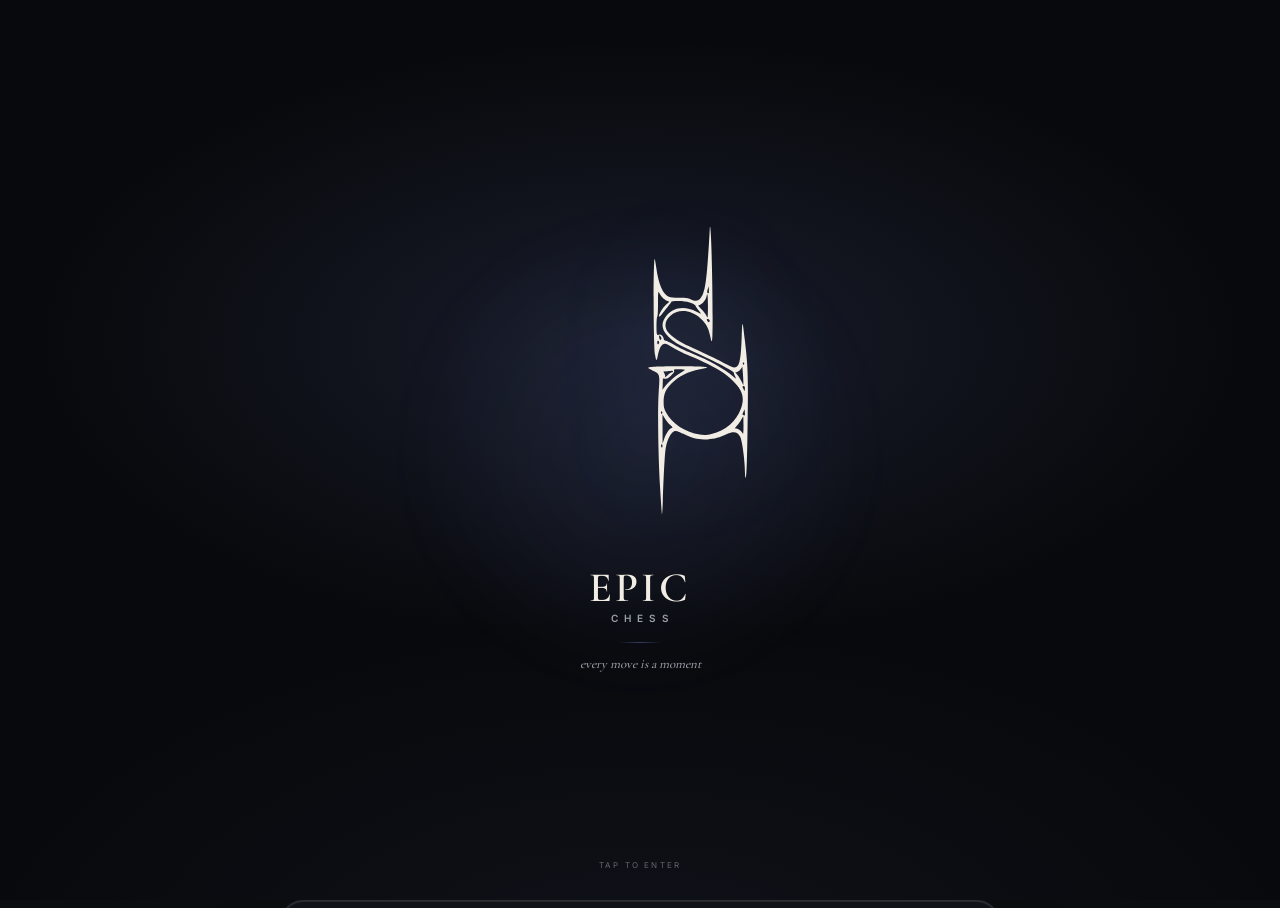
==== android/assets/index.html @ 85e79768 "EPIC Chess: Vitrine Glass stage, defensive WebView, repo-source CI" ====
<!doctype html>
<html lang="en" data-board="vitrine">
<head>
<meta charset="utf-8">
<meta name="viewport" content="width=device-width, initial-scale=1, viewport-fit=cover, user-scalable=no">
<meta name="theme-color" content="#0b0d10">
<meta name="description" content="EPIC Chess — a cinematic chess stage.">
<title>EPIC Chess</title>
<link rel="icon" href="data:image/svg+xml,%3Csvg xmlns='http://www.w3.org/2000/svg' viewBox='0 0 64 64'%3E%3Crect width='64' height='64' rx='16' fill='%230b0d10'/%3E%3Cpath d='M44 8c-8-2-15 2-19 9l-4 8-7 4c-3 2-4 6-2 9l3 5 6-2 1 10h8l-1-8 6 3 4 5h8l-3-11c5-4 8-10 7-17L49 9z' fill='%238aa2ff'/%3E%3C/svg%3E">
<style>
/* Agent Chess — Vitrine Glass
 * A cinematic chess stage. The board is content; everything else is glass
 * instrumentation floating above it. No wood-and-felt skeuomorphism.
 */
/* Self-hosted variable fonts — works offline inside the APK WebView. */
@font-face {
  font-family: 'Cormorant Garamond';
  font-style: normal;
  font-weight: 500 700;
  font-display: swap;
  src: url('[data-uri]') format('woff2');
}
@font-face {
  font-family: 'Inter';
  font-style: normal;
  font-weight: 400 700;
  font-display: swap;
  src: url('[data-uri]') format('woff2');
}

:root {
  --base: #0b0d10;
  --surface: #15181d;
  --elevated: #1e2229;
  --pearl: #f2ede4;
  --muted: #9aa0a8;
  --accent: #8aa2ff;
  --accent-soft: rgba(138, 162, 255, 0.16);
  --accent-line: rgba(138, 162, 255, 0.34);
  --board-light: #d8d4cb;
  --board-dark: #2b3038;
  --piece-shadow: rgba(0, 0, 0, 0.45);
  --glass: rgba(24, 28, 35, 0.62);
  --glass-line: rgba(255, 255, 255, 0.09);
  --glass-hi: rgba(255, 255, 255, 0.16);
  --sans: 'Inter', system-ui, -apple-system, 'Segoe UI', sans-serif;
  --serif: 'Cormorant Garamond', Georgia, 'Times New Roman', serif;
  --sp: 8px;
  --r: 14px;
  --ease-glass: cubic-bezier(0.2, 0.8, 0.2, 1);
  --ease-piece: cubic-bezier(0.22, 0.61, 0.36, 1);
  --ease-cam: cubic-bezier(0.65, 0, 0.35, 1);
  --safe-t: env(safe-area-inset-top, 0px);
  --safe-b: env(safe-area-inset-bottom, 0px);
}

[data-board='obsidian'] {
  --base: #080a0c;
  --surface: #12151a;
  --elevated: #1b2027;
  --accent: #d8c39a;
  --accent-soft: rgba(216, 195, 154, 0.14);
  --accent-line: rgba(216, 195, 154, 0.32);
  --board-light: #cfc6b4;
  --board-dark: #242a30;
}

[data-board='aurora'] {
  --base: #080d0f;
  --surface: #111a1b;
  --elevated: #182425;
  --accent: #7fd8c4;
  --accent-soft: rgba(127, 216, 196, 0.14);
  --accent-line: rgba(127, 216, 196, 0.32);
  --board-light: #cfd4c8;
  --board-dark: #203034;
}

* { box-sizing: border-box; }
[hidden] { display: none !important; }

html, body { height: 100%; }

body {
  margin: 0;
  min-height: 100svh;
  background: var(--base);
  color: var(--pearl);
  font-family: var(--sans);
  font-size: 14px;
  line-height: 1.45;
  -webkit-font-smoothing: antialiased;
  -webkit-tap-highlight-color: transparent;
  overflow-x: hidden;
}

button { font: inherit; color: inherit; cursor: pointer; }

button:focus-visible,
[role='gridcell']:focus-visible {
  outline: 2px solid var(--accent);
  outline-offset: 2px;
}

/* ------------------------------------------------------------ atmosphere */

.ambient {
  position: fixed;
  inset: 0;
  z-index: 0;
  pointer-events: none;
  background:
    radial-gradient(80% 55% at 50% -10%, var(--accent-soft), transparent 70%),
    radial-gradient(60% 50% at 85% 100%, rgba(138, 162, 255, 0.07), transparent 70%),
    linear-gradient(180deg, var(--base), #080a0c 70%);
}

.vitrine-grain {
  position: fixed;
  inset: 0;
  z-index: 1;
  pointer-events: none;
  opacity: 0.16;
  background-image: url("data:image/svg+xml,%3Csvg xmlns='http://www.w3.org/2000/svg' width='160' height='160'%3E%3Cfilter id='n'%3E%3CfeTurbulence type='fractalNoise' baseFrequency='.9' numOctaves='3' stitchTiles='stitch'/%3E%3C/filter%3E%3Crect width='160' height='160' filter='url(%23n)' opacity='.22'/%3E%3C/svg%3E");
  mix-blend-mode: soft-light;
}

.embers { position: fixed; inset: 0; z-index: 2; overflow: hidden; pointer-events: none; }
.embers i {
  position: absolute;
  bottom: -14px;
  width: 2px;
  height: 2px;
  border-radius: 50%;
  background: var(--accent);
  box-shadow: 0 0 10px 2px var(--accent-soft);
  opacity: 0;
  animation: ember-rise linear infinite;
}
@keyframes ember-rise {
  0% { opacity: 0; transform: translate3d(0, 0, 0) scale(0.5); }
  14% { opacity: 0.6; }
  72% { opacity: 0.3; }
  100% { opacity: 0; transform: translate3d(var(--drift, 24px), -104vh, 0) scale(1.2); }
}

/* ------------------------------------------------------------------ shell */

.shell {
  position: relative;
  z-index: 3;
  width: 100%;
  max-width: 720px;
  min-height: 100svh;
  margin: 0 auto;
  padding: calc(var(--safe-t) + 10px) 12px calc(var(--safe-b) + 14px);
  display: flex;
  flex-direction: column;
  gap: 10px;
}

.topbar {
  display: flex;
  align-items: center;
  justify-content: space-between;
  min-height: 34px;
}

.brand { display: flex; align-items: center; gap: 8px; opacity: 0.9; }
.brand-mark { width: 20px; height: 20px; fill: var(--accent); filter: drop-shadow(0 0 8px var(--accent-soft)); }
.brand span {
  font-family: var(--serif);
  font-size: 15px;
  font-weight: 600;
  letter-spacing: 0.16em;
}
.brand em { font-style: normal; color: var(--accent); }

.top-actions { display: flex; gap: 6px; }

.icon-btn {
  width: 36px;
  height: 36px;
  display: grid;
  place-items: center;
  border-radius: 12px;
  border: 1px solid var(--glass-line);
  background: var(--glass);
  backdrop-filter: blur(18px) saturate(120%);
  -webkit-backdrop-filter: blur(18px) saturate(120%);
  transition: border-color 0.2s var(--ease-glass), transform 0.12s var(--ease-glass);
}
.icon-btn:active { transform: scale(0.94); }
.icon-btn svg { width: 18px; height: 18px; fill: none; stroke: currentColor; stroke-width: 1.6; stroke-linecap: round; stroke-linejoin: round; }
.icon-btn svg path:first-child { fill: currentColor; stroke: none; }
.icon-btn.off { color: var(--muted); }
.icon-btn.off .wave { display: none; }

.layout {
  display: flex;
  flex: 1;
  flex-direction: column;
  justify-content: center;
  gap: 10px;
}
.play { display: flex; flex-direction: column; gap: 8px; min-width: 0; }

/* ------------------------------------------------------------ player bars */

.player-bar {
  display: flex;
  align-items: center;
  gap: 9px;
  min-height: 42px;
  padding: 5px 10px;
  border-radius: 14px;
  border: 1px solid var(--glass-line);
  background: var(--glass);
  backdrop-filter: blur(18px) saturate(120%);
  -webkit-backdrop-filter: blur(18px) saturate(120%);
  box-shadow: inset 0 1px 0 var(--glass-hi), 0 8px 24px -18px #000;
}

.avatar {
  width: 28px;
  height: 28px;
  flex: none;
  display: grid;
  place-items: center;
  border-radius: 9px;
  border: 1px solid var(--accent-line);
  background: var(--accent-soft);
  color: var(--accent);
  font-size: 9px;
  font-weight: 700;
  letter-spacing: 0.06em;
}
.avatar.human { border-color: var(--glass-hi); background: rgba(255, 255, 255, 0.05); color: var(--pearl); }

.who { display: flex; flex-direction: column; line-height: 1.2; min-width: 0; }
.who .name { font-size: 12px; font-weight: 600; }
.who .sub { font-size: 10px; color: var(--muted); font-variant-numeric: tabular-nums; }

.captured { display: flex; gap: 2px; margin-left: auto; min-width: 0; }
.captured img { width: 14px; height: 14px; opacity: 0.78; filter: grayscale(0.4); }
.material { font-size: 11px; font-variant-numeric: tabular-nums; color: var(--muted); min-width: 18px; text-align: right; }

/* ------------------------------------------------------------ board stage */

.board-stage {
  position: relative;
  width: 100%;
  aspect-ratio: 1;
  isolation: isolate;
  border-radius: 20px;
  transform-origin: center center;
  transition: transform 520ms var(--ease-cam), filter 520ms var(--ease-cam);
}
.board-stage.pov {
  transform: scale(1.055);
  filter: drop-shadow(0 0 34px var(--accent-soft));
}

.board-plinth {
  position: absolute;
  inset: -8px;
  z-index: -1;
  border-radius: 26px;
  background: linear-gradient(155deg, rgba(255, 255, 255, 0.06), rgba(0, 0, 0, 0.5));
  border: 1px solid var(--glass-line);
  box-shadow:
    inset 0 1px 0 var(--glass-hi),
    0 26px 60px -28px rgba(0, 0, 0, 0.95),
    0 0 90px -50px var(--accent);
}

.board {
  position: absolute;
  inset: 0;
  z-index: 1;
  border-radius: 14px;
  overflow: hidden;
  background: var(--board-dark);
  box-shadow:
    inset 0 0 0 1px rgba(255, 255, 255, 0.07),
    inset 0 8px 24px -14px rgba(0, 0, 0, 0.7);
  touch-action: none;
  user-select: none;
}

.squares, .pieces { position: absolute; inset: 0; }
.pieces { z-index: 2; pointer-events: none; }

.sq {
  position: absolute;
  top: calc((var(--row, 0)) * 12.5%);
  left: 0;
  width: 12.5%;
  height: 12.5%;
  display: grid;
  place-items: center;
}
/* board.js appends squares in visual order; layout via flex-free absolute grid */
.squares { display: grid; grid-template-columns: repeat(8, 1fr); grid-template-rows: repeat(8, 1fr); }
.sq { position: relative; top: auto; left: auto; width: 100%; height: 100%; }

.sq.light { background: var(--board-light); }
.sq.dark { background: var(--board-dark); }
.sq.light, .sq.dark { box-shadow: inset 0 0 0 0.5px rgba(0, 0, 0, 0.08); }

.sq .coord {
  position: absolute;
  font-size: clamp(7px, 2vw, 10px);
  font-weight: 600;
  font-variant-numeric: tabular-nums;
  letter-spacing: 0.02em;
  opacity: 0.62;
  pointer-events: none;
}
.sq.light .coord { color: #3b4148; }
.sq.dark .coord { color: #d8d4cb; }
.coord-file { bottom: 3px; right: 4px; }
.coord-rank { top: 3px; left: 4px; }
.board.no-coords .coord { display: none; }

.sq.last::after {
  content: '';
  position: absolute;
  inset: 0;
  background: var(--accent-soft);
  box-shadow: inset 0 0 0 1px var(--accent-line);
}
.sq.selected::after {
  content: '';
  position: absolute;
  inset: 5%;
  border-radius: 6px;
  background: rgba(138, 162, 255, 0.22);
  box-shadow: inset 0 0 0 1.5px var(--accent), 0 0 20px var(--accent-soft);
}
.sq.target::before {
  content: '';
  position: absolute;
  width: 26%;
  height: 26%;
  border-radius: 50%;
  background: rgba(138, 162, 255, 0.55);
  box-shadow: 0 0 14px var(--accent-soft);
}
.sq.target.capture::before {
  width: 78%;
  height: 78%;
  border-radius: 50%;
  background: transparent;
  box-shadow: inset 0 0 0 3px rgba(138, 162, 255, 0.7);
}
.sq.check::after {
  content: '';
  position: absolute;
  inset: 0;
  background: radial-gradient(circle, rgba(229, 72, 77, 0.72), rgba(229, 72, 77, 0.12) 70%);
  animation: check-pulse 1.1s ease-in-out infinite alternate;
}
@keyframes check-pulse { from { opacity: 0.55; } to { opacity: 1; } }
.sq.hint::before {
  content: '';
  position: absolute;
  inset: 2%;
  border-radius: 8px;
  box-shadow: inset 0 0 0 2px rgba(242, 237, 228, 0.68);
  animation: hint-glow 1.4s ease-in-out infinite alternate;
}
@keyframes hint-glow { from { opacity: 0.3; } to { opacity: 1; } }

.piece {
  position: absolute;
  top: 0;
  left: 0;
  width: 12.5%;
  height: 12.5%;
  display: grid;
  place-items: center;
  transform: translate(calc(var(--x) * 100%), calc(var(--y) * 100%));
  transition: transform 620ms var(--ease-piece);
  will-change: transform;
  pointer-events: none;
}
.piece img {
  width: 92%;
  height: 92%;
  object-fit: contain;
  filter: drop-shadow(0 7px 9px var(--piece-shadow));
  transition: filter 620ms var(--ease-piece), transform 620ms var(--ease-piece);
}
.piece.black img { filter: drop-shadow(0 7px 9px var(--piece-shadow)) brightness(0.92); }
.board.interactive .piece { pointer-events: none; }
.piece.dragging {
  transition: none;
  transform: translate(calc(var(--x) * 100%), calc(var(--y) * 100%)) scale(1.16);
  z-index: 10;
}
.piece.dragging img { filter: drop-shadow(0 18px 20px rgba(0, 0, 0, 0.7)) brightness(1.12); }
.board.dragging { cursor: grabbing; }

.board-shine {
  position: absolute;
  inset: 0;
  z-index: 5;
  pointer-events: none;
  border-radius: 14px;
  background: linear-gradient(145deg, rgba(255, 255, 255, 0.07), transparent 34%, transparent 68%, rgba(0, 0, 0, 0.16));
  box-shadow: inset 0 1px 0 rgba(255, 255, 255, 0.12);
}

/* -------------------------------------------------------- cinematic layer */

.speedlines {
  position: absolute;
  inset: -30%;
  z-index: 7;
  pointer-events: none;
  opacity: 0;
  background: repeating-conic-gradient(from 0deg at 50% 50%,
    transparent 0deg 3deg, rgba(255, 255, 255, 0.13) 3.4deg 3.8deg, transparent 4.2deg 8deg);
  mask-image: radial-gradient(circle, transparent 26%, #000 60%, transparent 78%);
  -webkit-mask-image: radial-gradient(circle, transparent 26%, #000 60%, transparent 78%);
}
.board-stage.fx-speed .speedlines { animation: speed-lines 420ms var(--ease-cam) both; }
@keyframes speed-lines {
  0% { opacity: 0; transform: scale(1.5) rotate(-6deg); }
  22% { opacity: 0.85; }
  100% { opacity: 0; transform: scale(1) rotate(0deg); }
}

.impact {
  position: absolute;
  inset: 0;
  z-index: 8;
  pointer-events: none;
  opacity: 0;
  border-radius: 14px;
  background: #fff;
  mix-blend-mode: difference;
}
.board-stage.fx-impact .impact { animation: impact-frame 190ms steps(1) both; }
@keyframes impact-frame {
  0% { opacity: 0; }
  8% { opacity: 1; }
  20% { opacity: 1; }
  28% { opacity: 0; }
  100% { opacity: 0; }
}

.pov-lens {
  position: absolute;
  inset: 0;
  z-index: 6;
  pointer-events: none;
  opacity: 0;
  border-radius: 14px;
  box-shadow: inset 0 0 90px 22px rgba(8, 10, 12, 0.78);
  transition: opacity 420ms var(--ease-cam);
}
.board-stage.pov .pov-lens { opacity: 1; }
.pov-arrow {
  position: absolute;
  left: 50%;
  bottom: 12%;
  width: 20px;
  height: 20px;
  border-right: 2px solid var(--accent);
  border-bottom: 2px solid var(--accent);
  transform: translateX(-50%) rotate(var(--pov-angle, 45deg));
  opacity: 0;
  filter: drop-shadow(0 0 8px var(--accent));
}
.board-stage.pov .pov-arrow { animation: pov-arrow 1.4s ease-in-out infinite; }
@keyframes pov-arrow {
  0%, 100% { opacity: 0; transform: translate(-50%, 6px) rotate(var(--pov-angle, 45deg)); }
  50% { opacity: 0.9; transform: translate(-50%, 0) rotate(var(--pov-angle, 45deg)); }
}

.board-stage.fx-shake { animation: fx-shake 300ms cubic-bezier(0.36, 0.07, 0.19, 0.97); }
@keyframes fx-shake {
  10%, 90% { transform: translate3d(calc(var(--shake, 6px) * -0.3), 1px, 0); }
  20%, 80% { transform: translate3d(calc(var(--shake, 6px) * 0.5), -2px, 0); }
  30%, 50%, 70% { transform: translate3d(calc(var(--shake, 6px) * -0.75), 2px, 0); }
  40%, 60% { transform: translate3d(var(--shake, 6px), -1px, 0); }
}

.board-stage::after {
  content: '';
  position: absolute;
  inset: 0;
  z-index: 9;
  pointer-events: none;
  border-radius: 14px;
  opacity: 0;
}
.board-stage.fx-flash::after {
  background: radial-gradient(circle at 50% 50%, rgba(242, 237, 228, 0.44), rgba(138, 162, 255, 0.14) 48%, transparent 74%);
  animation: fx-flash 460ms ease-out;
}
.board-stage.fx-flash-red::after {
  background: radial-gradient(circle at 50% 50%, rgba(229, 72, 77, 0.34), rgba(229, 72, 77, 0.1) 52%, transparent 78%);
  animation: fx-flash 520ms ease-out;
}
@keyframes fx-flash { 0% { opacity: 0.92; } 100% { opacity: 0; } }

.fx-canvas { position: absolute; inset: 0; z-index: 8; pointer-events: none; }

.fx-stamp {
  position: absolute;
  left: 50%;
  top: 50%;
  z-index: 10;
  transform: translate(-50%, -50%);
  font-family: var(--serif);
  font-size: clamp(26px, 11vw, 66px);
  font-weight: 700;
  letter-spacing: 0.1em;
  color: #fff;
  text-shadow: 0 0 24px var(--accent), 0 0 60px rgba(138, 162, 255, 0.5), 0 8px 22px #000;
  pointer-events: none;
  white-space: nowrap;
  animation: fx-stamp 1.5s cubic-bezier(0.16, 0.9, 0.24, 1) forwards;
}
.fx-stamp.check { color: #ffd9d9; text-shadow: 0 0 24px #e5484d, 0 8px 22px #000; }
.fx-stamp.mate { font-size: clamp(22px, 8.8vw, 54px); }
@keyframes fx-stamp {
  0% { opacity: 0; transform: translate(-50%, -50%) scale(1.7); filter: blur(7px); }
  16% { opacity: 1; transform: translate(-50%, -50%) scale(0.96); filter: blur(0); }
  26% { transform: translate(-50%, -50%) scale(1.02); }
  72% { opacity: 1; }
  100% { opacity: 0; transform: translate(-50%, -54%) scale(1); }
}

.quip {
  position: absolute;
  left: 50%;
  bottom: 13px;
  z-index: 11;
  transform: translate(-50%, 8px);
  max-width: 84%;
  padding: 6px 12px;
  border-radius: 10px;
  border: 1px solid var(--glass-line);
  background: rgba(8, 10, 12, 0.76);
  backdrop-filter: blur(14px);
  -webkit-backdrop-filter: blur(14px);
  color: var(--pearl);
  font-family: var(--serif);
  font-style: italic;
  font-size: 13px;
  text-align: center;
  opacity: 0;
  pointer-events: none;
  transition: opacity 0.18s, transform 0.18s;
}
.quip.show { opacity: 1; transform: translate(-50%, 0); }

.subtitle-rail {
  position: fixed;
  left: 50%;
  bottom: calc(var(--safe-b) + 10px);
  z-index: 90;
  transform: translateX(-50%);
  width: min(92vw, 640px);
  min-height: 0;
  padding: 0;
  border-radius: 12px;
  text-align: center;
  font-family: var(--serif);
  font-size: 14px;
  letter-spacing: 0.01em;
  pointer-events: none;
  opacity: 0;
  transition: opacity 0.25s var(--ease-glass);
}
.subtitle-rail.show {
  opacity: 1;
  padding: 8px 14px;
  background: rgba(8, 10, 12, 0.8);
  border: 1px solid var(--glass-line);
  backdrop-filter: blur(18px);
  -webkit-backdrop-filter: blur(18px);
}

/* --------------------------------------------------------- status/control */

.status-row {
  display: flex;
  align-items: center;
  justify-content: space-between;
  gap: 8px;
  padding: 0 2px;
}
.status {
  font-family: var(--serif);
  font-size: 17px;
  font-weight: 600;
  letter-spacing: 0.01em;
}
.engine-chip {
  font-size: 10px;
  color: var(--muted);
  font-variant-numeric: tabular-nums;
  letter-spacing: 0.06em;
  text-transform: uppercase;
}

.controls {
  display: grid;
  grid-auto-flow: column;
  grid-auto-columns: 1fr;
  gap: 5px;
  padding: 5px;
  border-radius: 17px;
  border: 1px solid var(--glass-line);
  background: var(--glass);
  backdrop-filter: blur(18px) saturate(120%);
  -webkit-backdrop-filter: blur(18px) saturate(120%);
  box-shadow: inset 0 1px 0 var(--glass-hi);
}
.ctl {
  min-height: 48px;
  display: flex;
  flex-direction: column;
  align-items: center;
  justify-content: center;
  gap: 3px;
  border: 0;
  border-radius: 12px;
  background: transparent;
  color: var(--muted);
  transition: background 0.2s var(--ease-glass), color 0.2s var(--ease-glass), transform 0.12s var(--ease-glass);
}
.ctl svg { width: 19px; height: 19px; fill: none; stroke: currentColor; stroke-width: 1.7; stroke-linecap: round; stroke-linejoin: round; }
.ctl span { font-size: 9.5px; font-weight: 600; letter-spacing: 0.06em; text-transform: uppercase; }
.ctl:active { transform: scale(0.95); }
.ctl:hover, .ctl:focus-visible { background: rgba(255, 255, 255, 0.06); color: var(--pearl); }
.ctl.mode { color: var(--accent); }
.ctl.play { color: var(--accent); background: var(--accent-soft); }
.ctl.hidden { display: none; }

/* --------------------------------------------------------------- moves */

.panel {
  position: relative;
  border-radius: 18px;
  border: 1px solid var(--glass-line);
  background: var(--glass);
  backdrop-filter: blur(18px) saturate(120%);
  -webkit-backdrop-filter: blur(18px) saturate(120%);
  box-shadow: inset 0 1px 0 var(--glass-hi);
  overflow: hidden;
}
.panel-handle {
  width: 100%;
  min-height: 40px;
  display: flex;
  align-items: center;
  gap: 9px;
  padding: 8px 14px;
  border: 0;
  background: transparent;
  color: var(--muted);
}
.handle-bar { width: 20px; height: 2px; border-radius: 2px; background: var(--glass-hi); }
.handle-label { font-size: 10px; font-weight: 700; letter-spacing: 0.16em; }
.handle-count { margin-left: auto; font-size: 10px; font-variant-numeric: tabular-nums; }
.panel-body {
  max-height: 320px;
  opacity: 1;
  overflow: hidden;
  transition: max-height 420ms var(--ease-glass), opacity 240ms var(--ease-glass), padding 420ms var(--ease-glass);
}
.panel.collapsed .panel-body { max-height: 0; opacity: 0; }

.panel-head {
  display: flex;
  align-items: center;
  justify-content: space-between;
  padding: 4px 14px 8px;
}
.panel-head h2 { margin: 0; font-family: var(--serif); font-size: 19px; font-weight: 600; }
.panel-head-actions { display: flex; gap: 6px; }
.ghost {
  border: 1px solid var(--glass-line);
  border-radius: 9px;
  background: rgba(255, 255, 255, 0.03);
  color: var(--muted);
  padding: 5px 10px;
  font-size: 10px;
  letter-spacing: 0.08em;
  text-transform: uppercase;
}
.ghost:active { transform: scale(0.95); }

.move-list-wrap { position: relative; padding: 0 14px; }
.move-list {
  list-style: none;
  margin: 0;
  padding: 0;
  max-height: 150px;
  overflow-y: auto;
  display: flex;
  flex-wrap: wrap;
  gap: 4px 10px;
  font-variant-numeric: tabular-nums;
}
.move-list li { display: flex; gap: 5px; align-items: baseline; font-size: 12px; }
.move-list .num { color: var(--muted); font-size: 10px; }
.move-list button {
  border: 0;
  background: transparent;
  padding: 3px 5px;
  border-radius: 6px;
  font-weight: 600;
  transition: background 0.16s, color 0.16s;
}
.move-list button:hover, .move-list button.current { background: var(--accent-soft); color: var(--accent); }
.move-empty {
  position: absolute;
  inset: 0;
  display: flex;
  flex-direction: column;
  align-items: center;
  justify-content: center;
  gap: 2px;
  text-align: center;
  color: var(--muted);
}
.move-empty[hidden] { display: none; }
.move-empty small { font-size: 11px; opacity: 0.75; }

.panel-foot { padding: 10px 14px 14px; display: flex; flex-direction: column; gap: 8px; }
.eval-row { display: flex; align-items: center; gap: 9px; }
.eval-row .label { font-size: 10px; letter-spacing: 0.12em; text-transform: uppercase; color: var(--muted); }
.eval-bar { position: relative; flex: 1; height: 4px; border-radius: 4px; background: rgba(255, 255, 255, 0.08); overflow: hidden; }
.eval-fill { position: absolute; top: 0; bottom: 0; left: 50%; width: 0; background: var(--accent); transition: width 0.45s var(--ease-glass), left 0.45s var(--ease-glass); }
.eval-mid { position: absolute; left: 50%; top: -2px; width: 1px; height: 8px; background: rgba(255, 255, 255, 0.4); }
.eval-num { font-size: 11px; font-variant-numeric: tabular-nums; min-width: 38px; text-align: right; }
.engine-row { display: flex; justify-content: space-between; font-size: 9.5px; color: var(--muted); font-variant-numeric: tabular-nums; letter-spacing: 0.04em; }
.meta-row { display: flex; justify-content: space-between; font-size: 10px; color: var(--muted); }

/* ---------------------------------------------------------------- modals */

#modal-root:empty { display: none; }
.modal-scrim {
  position: fixed;
  inset: 0;
  z-index: 100;
  display: grid;
  place-items: center;
  padding: 18px;
  background: rgba(5, 7, 9, 0.68);
  backdrop-filter: blur(12px);
  -webkit-backdrop-filter: blur(12px);
  animation: fade-in 0.24s var(--ease-glass);
}
.modal {
  width: min(100%, 420px);
  max-height: min(84svh, 680px);
  overflow-y: auto;
  padding: 18px;
  border-radius: 22px;
  border: 1px solid var(--glass-line);
  background: linear-gradient(160deg, rgba(30, 34, 41, 0.92), rgba(15, 18, 22, 0.94));
  box-shadow: inset 0 1px 0 var(--glass-hi), 0 40px 90px -30px #000;
  animation: modal-in 0.42s var(--ease-glass);
}
@keyframes fade-in { from { opacity: 0; } to { opacity: 1; } }
@keyframes modal-in { from { opacity: 0; transform: translateY(18px) scale(0.97); } to { opacity: 1; transform: none; } }

.modal-head { display: flex; align-items: center; justify-content: space-between; margin-bottom: 14px; }
.modal-head h3 { margin: 0; font-family: var(--serif); font-size: 27px; font-weight: 600; letter-spacing: 0.01em; }
.modal-head .icon-btn { width: 32px; height: 32px; }
.modal p { margin: 0 0 12px; color: var(--muted); font-size: 12px; }
.modal h4 { margin: 16px 0 8px; font-size: 10px; letter-spacing: 0.16em; text-transform: uppercase; color: var(--muted); }

.field { margin: 14px 0; }
.field-label {
  display: block;
  margin-bottom: 8px;
  font-size: 10px;
  font-weight: 700;
  letter-spacing: 0.16em;
  text-transform: uppercase;
  color: var(--muted);
}
.segmented {
  display: grid;
  grid-auto-flow: column;
  grid-auto-columns: 1fr;
  gap: 5px;
  padding: 4px;
  border-radius: 13px;
  border: 1px solid var(--glass-line);
  background: rgba(255, 255, 255, 0.04);
}
.segmented button {
  min-height: 38px;
  border: 0;
  border-radius: 9px;
  background: transparent;
  color: var(--muted);
  font-size: 11px;
  font-weight: 600;
  transition: background 0.22s var(--ease-glass), color 0.22s;
}
.segmented button:active { transform: scale(0.96); }
.segmented button.active {
  background: var(--accent-soft);
  color: var(--accent);
  box-shadow: inset 0 0 0 1px var(--accent-line);
}

.theme-grid { display: grid; grid-template-columns: repeat(3, 1fr); gap: 7px; }
.theme-swatch {
  display: flex;
  flex-direction: column;
  align-items: center;
  gap: 6px;
  padding: 10px 5px;
  border-radius: 12px;
  border: 1px solid var(--glass-line);
  background: rgba(255, 255, 255, 0.025);
  color: var(--muted);
  font-size: 10px;
  transition: border-color 0.2s, background 0.2s;
}
.theme-swatch.active { border-color: var(--accent); background: var(--accent-soft); color: var(--pearl); }
.theme-swatch .swatch {
  width: 30px;
  height: 30px;
  border-radius: 50%;
  border: 1px solid var(--glass-hi);
  box-shadow: inset 0 1px 0 rgba(255, 255, 255, 0.2);
}
.swatch.vitrine { background: linear-gradient(135deg, #d8d4cb 50%, #2b3038 50%); }
.swatch.obsidian { background: linear-gradient(135deg, #cfc6b4 50%, #242a30 50%); }
.swatch.aurora { background: linear-gradient(135deg, #cfd4c8 50%, #203034 50%); }

.result-hero { text-align: center; padding: 18px 0 8px; }
.result-kicker { font-size: 10px; letter-spacing: 0.2em; text-transform: uppercase; color: var(--accent); }
.result-hero h3 { margin: 6px 0; font-family: var(--serif); font-size: 40px; font-weight: 600; }
.result-hero p { margin: 0; }
.btn.ghost { background: rgba(255, 255, 255, 0.04); color: var(--pearl); }

.choice-grid { display: grid; gap: 8px; }
.choice {
  width: 100%;
  text-align: left;
  padding: 12px 14px;
  border-radius: 14px;
  border: 1px solid var(--glass-line);
  background: rgba(255, 255, 255, 0.025);
  transition: border-color 0.2s, background 0.2s, transform 0.12s;
}
.choice:hover { border-color: var(--accent-line); background: var(--accent-soft); }
.choice:active { transform: scale(0.985); }
.choice strong { display: block; font-family: var(--serif); font-size: 18px; font-weight: 600; }
.choice small { display: block; color: var(--muted); font-size: 11px; }
.choice.selected { border-color: var(--accent); background: var(--accent-soft); }
.choice.locked { opacity: 0.48; cursor: not-allowed; }
.choice.locked small { color: var(--accent); }

.seg { display: grid; grid-auto-flow: column; grid-auto-columns: 1fr; gap: 5px; padding: 4px; border-radius: 12px; background: rgba(255, 255, 255, 0.04); border: 1px solid var(--glass-line); }
.seg button { min-height: 36px; border: 0; border-radius: 9px; background: transparent; color: var(--muted); font-size: 11px; }
.seg button.active { background: var(--accent-soft); color: var(--accent); box-shadow: inset 0 0 0 1px var(--accent-line); }

.setting-row { display: flex; align-items: center; justify-content: space-between; gap: 12px; padding: 11px 0; border-bottom: 1px solid rgba(255, 255, 255, 0.05); }
.setting-row:last-child { border-bottom: 0; }
.setting-row strong { display: block; font-size: 13px; font-weight: 600; }
.setting-row small { display: block; color: var(--muted); font-size: 11px; }
.switch { width: 44px; height: 26px; flex: none; border-radius: 99px; border: 1px solid var(--glass-line); background: rgba(255, 255, 255, 0.06); padding: 3px; transition: background 0.24s var(--ease-glass); }
.switch i { display: block; width: 18px; height: 18px; border-radius: 50%; background: var(--muted); transition: transform 0.24s var(--ease-glass), background 0.24s; }
.switch.on { background: var(--accent-soft); border-color: var(--accent-line); }
.switch.on i { transform: translateX(18px); background: var(--accent); }

.modal-actions { display: flex; gap: 8px; margin-top: 16px; }
.btn {
  flex: 1;
  min-height: 44px;
  border-radius: 12px;
  border: 1px solid var(--glass-line);
  background: rgba(255, 255, 255, 0.04);
  color: var(--pearl);
  font-size: 12px;
  font-weight: 600;
  letter-spacing: 0.04em;
  transition: transform 0.12s, background 0.2s;
}
.btn:active { transform: scale(0.97); }
.btn.primary { background: var(--accent); border-color: var(--accent); color: #0b0d10; }
.btn:disabled { opacity: 0.45; cursor: not-allowed; }

.import-box {
  width: 100%;
  min-height: 92px;
  resize: vertical;
  padding: 12px;
  border-radius: 12px;
  border: 1px solid var(--glass-line);
  background: rgba(0, 0, 0, 0.24);
  color: var(--pearl);
  font-family: ui-monospace, SFMono-Regular, Menlo, monospace;
  font-size: 11px;
}
.import-box::placeholder { color: var(--muted); }
.modal-error { margin-top: 8px; color: #ff9c9c; font-size: 11px; min-height: 14px; }

/* --------------------------------------------------------------- splash */

.splash {
  position: fixed;
  inset: 0;
  z-index: 300;
  display: grid;
  place-items: center;
  background:
    radial-gradient(70% 50% at 50% 42%, var(--accent-soft), transparent 68%),
    radial-gradient(90% 70% at 50% 110%, rgba(138, 162, 255, 0.08), transparent 60%),
    var(--base);
  transition: opacity 0.55s var(--ease-glass), visibility 0.55s;
}
.splash.hide { opacity: 0; visibility: hidden; pointer-events: none; }
.splash-inner { display: flex; flex-direction: column; align-items: center; gap: 12px; padding: 20px; text-align: center; }
.splash-mark {
  width: 104px;
  height: 104px;
  display: grid;
  place-items: center;
  border-radius: 30px;
  border: 1px solid var(--glass-hi);
  background: linear-gradient(150deg, rgba(255, 255, 255, 0.14), rgba(138, 162, 255, 0.08));
  backdrop-filter: blur(18px);
  -webkit-backdrop-filter: blur(18px);
  box-shadow: inset 0 1px 0 rgba(255, 255, 255, 0.24), 0 30px 70px -24px var(--accent);
  animation: splash-mark 1.5s cubic-bezier(0.16, 0.9, 0.24, 1) both;
}
.splash-mark svg { width: 62px; height: 62px; fill: var(--accent); filter: drop-shadow(0 0 18px var(--accent-soft)); }
.splash-mark .eye { fill: var(--base); }
@keyframes splash-mark {
  0% { opacity: 0; transform: scale(0.55) rotate(-9deg); filter: blur(9px); }
  55% { opacity: 1; transform: scale(1.06) rotate(1deg); filter: blur(0); }
  100% { opacity: 1; transform: scale(1) rotate(0); }
}
.splash-word {
  font-family: var(--serif);
  font-size: clamp(26px, 8vw, 38px);
  font-weight: 600;
  letter-spacing: 0.18em;
  animation: splash-up 0.7s 0.28s var(--ease-glass) both;
}
.splash-word em { font-style: normal; color: var(--accent); }
.splash-rule { width: 84px; height: 1px; background: linear-gradient(90deg, transparent, var(--accent), transparent); animation: splash-up 0.7s 0.36s var(--ease-glass) both; }
.splash-sub { font-size: 10px; letter-spacing: 0.2em; text-transform: uppercase; color: var(--muted); animation: splash-up 0.7s 0.44s var(--ease-glass) both; }
@keyframes splash-up { from { opacity: 0; transform: translateY(10px); } to { opacity: 1; transform: none; } }

/* --------------------------------------------------------------- toast */

.toast {
  position: fixed;
  left: 50%;
  bottom: calc(var(--safe-b) + 76px);
  z-index: 200;
  transform: translate(-50%, 10px);
  padding: 9px 16px;
  border-radius: 11px;
  border: 1px solid var(--glass-line);
  background: rgba(8, 10, 12, 0.84);
  backdrop-filter: blur(16px);
  -webkit-backdrop-filter: blur(16px);
  color: var(--pearl);
  font-size: 12px;
  opacity: 0;
  pointer-events: none;
  transition: opacity 0.2s, transform 0.2s;
}
.toast.show { opacity: 1; transform: translate(-50%, 0); }

/* ---------------------------------------------------------- responsive */

@media (min-width: 560px) {
  .shell { padding-left: 24px; padding-right: 24px; }
  .board-stage { max-width: 520px; margin: 0 auto; width: 100%; }
  .panel-body { max-height: 280px; }
}

@media (max-height: 740px) {
  .player-bar { min-height: 36px; }
  .status { font-size: 15px; }
  .ctl { min-height: 42px; }
  .panel-body { max-height: 220px; }
}

@media (prefers-reduced-motion: reduce) {
  *, *::before, *::after {
    animation-duration: 0.001ms !important;
    animation-iteration-count: 1 !important;
    scroll-behavior: auto !important;
  }
  .piece { transition-duration: 120ms; }
  .board-stage, .board-stage.pov { transform: none; transition: none; }
  .board-stage.fx-shake, .board-stage.fx-speed, .board-stage.fx-impact,
  .board-stage.fx-flash, .board-stage.fx-flash-red { animation: none; }
}

/* ================================================================ STAGE V2
 * The first screen is the board, one status line and one transport pill.
 * Everything else lives in a glass sheet that rises from the bottom.
 */

:root {
  --ease-out: cubic-bezier(0.23, 1, 0.32, 1);
  --ease-in-out: cubic-bezier(0.77, 0, 0.175, 1);
  --ease-sheet: cubic-bezier(0.32, 0.72, 0, 1);
}

.svg-defs { position: absolute; width: 0; height: 0; overflow: hidden; }

.stage {
  position: relative;
  z-index: 3;
  width: 100%;
  max-width: 720px;
  min-height: 100svh;
  margin: 0 auto;
  padding: calc(var(--safe-t) + 6px) 16px calc(var(--safe-b) + 12px);
  display: flex;
  flex-direction: column;
  opacity: 0;
  transform: scale(1.018);
  transition: opacity 900ms var(--ease-out), transform 900ms var(--ease-out);
}
html.stage-in .stage { opacity: 1; transform: none; }

/* ------------------------------------------------------------------ top */

.stage-top {
  display: flex;
  align-items: center;
  justify-content: space-between;
  min-height: 44px;
}
.stage-brand { display: flex; align-items: center; gap: 8px; opacity: 0.86; }
.stage-glyph {
  width: 24px;
  height: 26px;
  fill: var(--pearl);
  filter: drop-shadow(0 0 10px rgba(138, 162, 255, 0.25));
}
.stage-word {
  font-size: 9px;
  font-weight: 600;
  letter-spacing: 0.24em;
  text-transform: uppercase;
  color: var(--muted);
}
.stage-word em {
  font-family: var(--serif);
  font-style: normal;
  font-size: 13px;
  letter-spacing: 0.08em;
  color: var(--pearl);
  margin-left: 2px;
}
.stage-actions { display: flex; gap: 6px; }
.glass-icon {
  width: 36px;
  height: 36px;
  display: grid;
  place-items: center;
  border-radius: 50%;
  border: 1px solid var(--glass-line);
  background: rgba(21, 24, 29, 0.55);
  backdrop-filter: blur(12px) saturate(120%);
  -webkit-backdrop-filter: blur(12px) saturate(120%);
  box-shadow: inset 0 1px 0 var(--glass-hi);
  transition: transform 160ms var(--ease-out), background 160ms var(--ease-out);
}
.glass-icon svg {
  width: 17px;
  height: 17px;
  fill: none;
  stroke: var(--muted);
  stroke-width: 1.6;
  stroke-linecap: round;
  stroke-linejoin: round;
}
.glass-icon:active { transform: scale(0.94); background: rgba(255, 255, 255, 0.07); }

/* ----------------------------------------------------------------- main */

.stage-main {
  flex: 1;
  display: flex;
  flex-direction: column;
  justify-content: center;
  gap: 8px;
  padding: 4px 0 0;
  min-height: 0;
}

.seat {
  min-height: 30px;
  padding: 0 4px;
  border: 0;
  border-radius: 0;
  background: transparent;
  backdrop-filter: none;
  -webkit-backdrop-filter: none;
  box-shadow: none;
}
.seat .avatar {
  width: 24px;
  height: 24px;
  border-radius: 50%;
  font-size: 8px;
  letter-spacing: 0.04em;
}
.seat .who .name { font-size: 11px; font-weight: 600; }
.seat .who .sub { font-size: 9px; letter-spacing: 0.05em; color: var(--muted); }
.seat .captured img { width: 12px; height: 12px; opacity: 0.62; }
.seat .material { font-size: 10px; min-width: 14px; }
.seat.active .name::after {
  content: '';
  display: inline-block;
  width: 4px;
  height: 4px;
  margin-left: 6px;
  border-radius: 50%;
  vertical-align: middle;
  background: var(--accent);
  box-shadow: 0 0 8px var(--accent);
}

.stage .board-stage {
  width: min(92vw, 520px);
  margin: 0 auto;
  border-radius: 16px;
}
.stage .board-plinth {
  inset: -10px;
  border-radius: 26px;
  background: linear-gradient(160deg, rgba(255, 255, 255, 0.07), rgba(0, 0, 0, 0.56));
  border-color: rgba(255, 255, 255, 0.06);
  box-shadow:
    inset 0 1px 0 rgba(255, 255, 255, 0.14),
    0 30px 70px -30px rgba(0, 0, 0, 0.95),
    0 0 100px -50px var(--accent);
}
.stage .board {
  border-radius: 14px;
  box-shadow:
    0 2px 0 rgba(255, 255, 255, 0.05) inset,
    0 18px 40px -24px rgba(0, 0, 0, 0.9);
}

.stage-status {
  display: flex;
  align-items: center;
  justify-content: center;
  gap: 7px;
  min-height: 18px;
  padding: 0 4px;
  color: var(--muted);
  font-size: 8px;
  letter-spacing: 0.16em;
  text-transform: uppercase;
  white-space: nowrap;
}
.stage-status .status {
  font-family: var(--sans);
  font-size: 8px;
  font-weight: 600;
  letter-spacing: 0.16em;
  text-transform: uppercase;
  color: var(--pearl);
}
.stage-status .status.check { color: #ffb4a2; }
.stage-status .status.over { color: var(--pearl); }
.status-dot {
  width: 4px;
  height: 4px;
  flex: none;
  border-radius: 50%;
  background: var(--accent);
  box-shadow: 0 0 8px var(--accent);
}
.status-sep { opacity: 0.35; }
.stage-mode { color: rgba(154, 160, 168, 0.66); }
.stage-mode .mode-dot { margin: 0 4px; opacity: 0.4; }
#meta-level { color: var(--accent); opacity: 0.72; }

/* ----------------------------------------------------------------- foot */

.stage-foot {
  display: flex;
  flex-direction: column;
  align-items: center;
  gap: 7px;
  padding-top: 6px;
}
.moves-hairline {
  display: flex;
  align-items: center;
  gap: 7px;
  padding: 3px 10px;
  border: 0;
  background: transparent;
  color: rgba(154, 160, 168, 0.55);
  font-size: 8px;
  letter-spacing: 0.2em;
  text-transform: uppercase;
  transition: opacity 160ms var(--ease-out);
}
.moves-hairline i { width: 24px; height: 1px; background: rgba(255, 255, 255, 0.14); }
.moves-hairline b { font-weight: 500; color: rgba(154, 160, 168, 0.7); font-variant-numeric: tabular-nums; }
.moves-hairline:active { opacity: 0.55; }

.transport {
  width: min(90vw, 420px);
  display: flex;
  align-items: center;
  gap: 8px;
  padding: 7px;
  border-radius: 999px;
  border: 1px solid var(--glass-line);
  background: rgba(21, 24, 29, 0.72);
  backdrop-filter: blur(18px) saturate(120%);
  -webkit-backdrop-filter: blur(18px) saturate(120%);
  box-shadow:
    inset 0 1px 0 var(--glass-hi),
    0 24px 60px -30px rgba(0, 0, 0, 0.95);
}
.play-btn {
  flex: 1;
  height: 48px;
  display: flex;
  align-items: center;
  justify-content: center;
  gap: 8px;
  border: 0;
  border-radius: 999px;
  background: var(--pearl);
  color: #0b0d10;
  font-size: 11px;
  font-weight: 700;
  letter-spacing: 0.12em;
  text-transform: uppercase;
  box-shadow:
    inset 0 1px 0 rgba(255, 255, 255, 0.75),
    0 6px 18px -10px rgba(0, 0, 0, 0.8);
  transition: transform 160ms var(--ease-out), filter 160ms var(--ease-out);
}
.play-btn svg { width: 15px; height: 15px; fill: currentColor; }
.play-btn:active { transform: scale(0.97); filter: brightness(0.95); }
.pause-btn {
  width: 48px;
  height: 48px;
  flex: none;
  display: grid;
  place-items: center;
  border-radius: 50%;
  border: 1px solid var(--glass-line);
  background: rgba(255, 255, 255, 0.04);
  color: var(--pearl);
  transition: transform 160ms var(--ease-out), background 160ms var(--ease-out);
}
.pause-btn svg { width: 15px; height: 15px; fill: none; stroke: currentColor; stroke-width: 1.8; stroke-linecap: round; }
.pause-btn:active { transform: scale(0.94); background: rgba(255, 255, 255, 0.08); }

/* ---------------------------------------------------------------- moves */

.moves-layer { position: fixed; inset: 0; z-index: 80; pointer-events: none; }
.moves-scrim {
  position: absolute;
  inset: 0;
  z-index: 1;
  background: rgba(5, 7, 9, 0.56);
  opacity: 0;
  pointer-events: none;
  transition: opacity 360ms var(--ease-out);
}
.panel {
  position: absolute;
  left: 50%;
  bottom: 0;
  z-index: 2;
  width: min(100%, 720px);
  max-height: 70svh;
  border-radius: 24px 24px 0 0;
  border: 1px solid var(--glass-line);
  border-bottom: 0;
  background: rgba(18, 21, 26, 0.95);
  backdrop-filter: blur(22px) saturate(120%);
  -webkit-backdrop-filter: blur(22px) saturate(120%);
  box-shadow: inset 0 1px 0 var(--glass-hi), 0 -30px 80px -30px rgba(0, 0, 0, 0.95);
  transform: translate(-50%, 100%);
  transition: transform 520ms var(--ease-sheet);
  pointer-events: auto;
  overflow: hidden;
}
.panel:not(.collapsed) { transform: translate(-50%, 0); }
.moves-layer.open .moves-scrim { opacity: 1; pointer-events: auto; }
.panel.collapsed .panel-body { max-height: none; opacity: 1; }
.panel .panel-handle { min-height: 34px; justify-content: center; gap: 8px; padding: 10px 14px 6px; }
.panel .handle-bar { width: 34px; height: 3px; border-radius: 3px; background: rgba(255, 255, 255, 0.18); }
.panel .handle-label { font-size: 8px; letter-spacing: 0.22em; color: var(--muted); }
.panel .handle-count { margin-left: 0; font-size: 8px; color: var(--accent); }
.panel .panel-body { max-height: 60svh; overflow-y: auto; padding-bottom: calc(var(--safe-b) + 12px); }
.panel .move-list-wrap { padding: 0 16px; }
.panel .move-list { max-height: 42svh; }
.panel .panel-foot { display: none; }

/* ----------------------------------------------------------------- sheets */

.sheet-layer {
  position: fixed;
  inset: 0;
  z-index: 110;
  display: flex;
  align-items: flex-end;
  justify-content: center;
}
.sheet-scrim {
  position: absolute;
  inset: 0;
  background: rgba(5, 7, 9, 0.66);
  backdrop-filter: blur(6px);
  -webkit-backdrop-filter: blur(6px);
  opacity: 0;
  transition: opacity 320ms var(--ease-out);
}
.sheet-layer.open .sheet-scrim { opacity: 1; }
.sheet {
  position: relative;
  z-index: 2;
  width: min(100%, 720px);
  max-height: 88svh;
  overflow-y: auto;
  padding: 10px 18px calc(var(--safe-b) + 20px);
  border-radius: 26px 26px 0 0;
  border: 1px solid var(--glass-line);
  border-bottom: 0;
  background: linear-gradient(170deg, rgba(26, 30, 37, 0.97), rgba(13, 16, 20, 0.98));
  box-shadow: inset 0 1px 0 var(--glass-hi), 0 -40px 100px -30px rgba(0, 0, 0, 0.95);
  transform: translateY(100%);
  transition: transform 520ms var(--ease-sheet);
}
.sheet-layer.open .sheet { transform: translateY(0); }
.sheet-grab { width: 36px; height: 3px; margin: 4px auto 16px; border-radius: 3px; background: rgba(255, 255, 255, 0.18); }
.sheet-head { display: flex; align-items: flex-start; justify-content: space-between; gap: 12px; margin-bottom: 16px; }
.sheet-kicker { font-size: 8px; letter-spacing: 0.24em; text-transform: uppercase; color: var(--accent); }
.sheet-title { margin: 6px 0 0; font-family: var(--serif); font-size: 30px; font-weight: 600; line-height: 1; }
.sheet-sub { margin: 7px 0 0; font-size: 11px; color: var(--muted); }
.sheet-close {
  width: 34px;
  height: 34px;
  flex: none;
  border-radius: 50%;
  border: 1px solid var(--glass-line);
  background: rgba(255, 255, 255, 0.04);
  color: var(--muted);
  font-size: 18px;
  line-height: 1;
  transition: transform 160ms var(--ease-out);
}
.sheet-close:active { transform: scale(0.94); }

.mode-grid { display: grid; grid-template-columns: 1fr 1fr; gap: 8px; }
.mode-card {
  position: relative;
  min-height: 122px;
  padding: 14px;
  border-radius: 18px;
  border: 1px solid var(--glass-line);
  background: linear-gradient(160deg, rgba(255, 255, 255, 0.055), rgba(255, 255, 255, 0.015));
  text-align: left;
  overflow: hidden;
  transition: transform 160ms var(--ease-out), border-color 200ms var(--ease-out), background 200ms var(--ease-out);
}
.mode-card:active { transform: scale(0.98); }
.mode-card .num {
  position: absolute;
  right: 10px;
  top: 7px;
  font-family: var(--serif);
  font-size: 34px;
  line-height: 1;
  color: rgba(255, 255, 255, 0.06);
}
.mode-card .ico { width: 26px; height: 26px; margin-bottom: 16px; color: var(--accent); }
.mode-card .ico svg { width: 100%; height: 100%; fill: none; stroke: currentColor; stroke-width: 1.4; stroke-linecap: round; stroke-linejoin: round; }
.mode-card h3 { margin: 0 0 3px; font-family: var(--serif); font-size: 19px; font-weight: 600; }
.mode-card p { margin: 0; font-size: 8px; letter-spacing: 0.1em; text-transform: uppercase; color: var(--muted); }
.mode-card .tag {
  position: absolute;
  left: 14px;
  bottom: 12px;
  font-size: 8px;
  letter-spacing: 0.16em;
  text-transform: uppercase;
  color: var(--muted);
}
.mode-card.available { border-color: rgba(138, 162, 255, 0.24); background: linear-gradient(160deg, rgba(138, 162, 255, 0.11), rgba(255, 255, 255, 0.015)); }
.mode-card.available .tag { color: var(--accent); }
.mode-card.locked { opacity: 0.52; }
.mode-card.locked .ico { color: var(--muted); }

.pause-primary {
  width: 100%;
  height: 50px;
  margin-top: 4px;
  border: 0;
  border-radius: 999px;
  background: var(--pearl);
  color: #0b0d10;
  font-size: 11px;
  font-weight: 700;
  letter-spacing: 0.12em;
  text-transform: uppercase;
  transition: transform 160ms var(--ease-out), filter 160ms var(--ease-out);
}
.pause-primary:active { transform: scale(0.97); filter: brightness(0.95); }
.pause-actions { display: grid; grid-template-columns: repeat(3, 1fr); gap: 8px; margin-top: 14px; }
.pause-action {
  min-height: 74px;
  display: flex;
  flex-direction: column;
  align-items: center;
  justify-content: center;
  gap: 7px;
  border-radius: 16px;
  border: 1px solid var(--glass-line);
  background: rgba(255, 255, 255, 0.03);
  color: var(--muted);
  font-size: 8px;
  letter-spacing: 0.12em;
  text-transform: uppercase;
  transition: transform 160ms var(--ease-out), background 160ms var(--ease-out);
}
.pause-action svg { width: 19px; height: 19px; fill: none; stroke: currentColor; stroke-width: 1.5; stroke-linecap: round; stroke-linejoin: round; }
.pause-action:active { transform: scale(0.96); background: rgba(255, 255, 255, 0.06); }
.pause-note { margin: 14px 0 0; text-align: center; font-family: var(--serif); font-style: italic; font-size: 12px; color: var(--muted); }

.sheet-note {
  margin: 16px 2px 0;
  font-size: 10px;
  line-height: 1.6;
  color: rgba(154, 160, 168, 0.66);
}
.sheet-back {
  width: 100%;
  margin-top: 10px;
  padding: 12px;
  border: 0;
  background: transparent;
  color: var(--muted);
  font-size: 9px;
  letter-spacing: 0.2em;
  text-transform: uppercase;
}
.sheet-back:active { opacity: 0.6; }

/* ----------------------------------------------------------------- intro */

.intro {
  position: fixed;
  inset: 0;
  z-index: 300;
  display: grid;
  place-items: center;
  background:
    radial-gradient(70% 50% at 50% 38%, rgba(138, 162, 255, 0.13), transparent 68%),
    radial-gradient(90% 70% at 50% 110%, rgba(138, 162, 255, 0.06), transparent 60%),
    #08090c;
  transition: opacity 700ms var(--ease-in-out), transform 700ms var(--ease-in-out), filter 700ms var(--ease-in-out);
}
.intro.hide { opacity: 0; transform: scale(1.035); filter: blur(10px); pointer-events: none; }
.intro-aura {
  position: absolute;
  width: min(92vw, 520px);
  aspect-ratio: 1;
  border-radius: 50%;
  background: radial-gradient(circle, rgba(138, 162, 255, 0.16), transparent 62%);
  filter: blur(20px);
  opacity: 0;
  animation: intro-aura 2600ms var(--ease-out) both;
}
@keyframes intro-aura {
  0% { opacity: 0; transform: scale(0.82); }
  35% { opacity: 1; }
  100% { opacity: 0.55; transform: scale(1.08); }
}
.intro-stage { position: relative; display: flex; flex-direction: column; align-items: center; padding: 20px; text-align: center; }
.intro-mark {
  width: min(64vw, 300px);
  aspect-ratio: 400 / 423;
  color: var(--pearl);
  filter: drop-shadow(0 0 50px rgba(138, 162, 255, 0.18));
  animation: intro-mark 1200ms 120ms var(--ease-out) both;
}
.intro-mark svg { width: 100%; height: 100%; fill: currentColor; }
@keyframes intro-mark {
  0% { opacity: 0; transform: scale(1.07); }
  60% { opacity: 1; }
  100% { opacity: 1; transform: scale(1); }
}
.intro-word { display: flex; flex-direction: column; align-items: center; gap: 2px; margin-top: 18px; }
.intro-epic {
  font-family: var(--serif);
  font-size: clamp(28px, 9vw, 42px);
  font-weight: 600;
  letter-spacing: 0.08em;
  line-height: 1;
  color: var(--pearl);
  animation: intro-rise 700ms 620ms var(--ease-out) both;
}
.intro-chess {
  font-size: clamp(8px, 2.4vw, 10px);
  font-weight: 600;
  letter-spacing: 0.62em;
  text-indent: 0.62em;
  color: var(--muted);
  animation: intro-rise 700ms 760ms var(--ease-out) both;
}
.intro-rule {
  width: 44px;
  height: 1px;
  margin: 16px 0 12px;
  background: linear-gradient(90deg, transparent, var(--accent-line), transparent);
  animation: intro-rule 700ms 900ms var(--ease-out) both;
}
.intro-tag {
  margin: 0;
  font-family: var(--serif);
  font-style: italic;
  font-size: 13px;
  color: var(--muted);
  animation: intro-rise 700ms 1040ms var(--ease-out) both;
}
.intro-skip {
  position: absolute;
  bottom: calc(var(--safe-b) + 28px);
  font-size: 8px;
  letter-spacing: 0.28em;
  text-transform: uppercase;
  color: rgba(154, 160, 168, 0.6);
  animation: intro-fade 900ms 1500ms var(--ease-out) both, intro-pulse 2.6s 2400ms ease-in-out infinite;
}
@keyframes intro-rise { from { opacity: 0; transform: translateY(10px); } to { opacity: 1; transform: none; } }
@keyframes intro-rule { from { opacity: 0; transform: scaleX(0.2); } to { opacity: 1; transform: scaleX(1); } }
@keyframes intro-fade { from { opacity: 0; } to { opacity: 1; } }
@keyframes intro-pulse { 0%, 100% { opacity: 0.5; } 50% { opacity: 0.9; } }

/* ------------------------------------------------------------------ boot */

.boot-error {
  position: fixed;
  inset: 0;
  z-index: 400;
  display: flex;
  flex-direction: column;
  align-items: center;
  justify-content: center;
  gap: 10px;
  padding: 28px;
  background: #08090c;
  color: var(--pearl);
  text-align: center;
}
.boot-error[hidden] { display: none; }
.boot-error strong { font-family: var(--serif); font-size: 24px; font-weight: 600; }
.boot-error span { max-width: 320px; font-size: 12px; color: var(--muted); }
.boot-error button {
  margin-top: 8px;
  padding: 11px 22px;
  border: 1px solid var(--glass-line);
  border-radius: 999px;
  background: var(--pearl);
  color: #0b0d10;
  font-size: 10px;
  font-weight: 700;
  letter-spacing: 0.14em;
  text-transform: uppercase;
}

/* --------------------------------------------------------------- modals */

.modal-scrim {
  place-items: end center;
  padding: 0;
  background: rgba(5, 7, 9, 0.66);
  backdrop-filter: blur(6px);
  -webkit-backdrop-filter: blur(6px);
}
.modal {
  width: min(100%, 720px);
  max-height: 88svh;
  border-radius: 26px 26px 0 0;
  border-bottom: 0;
  padding: 22px 18px calc(var(--safe-b) + 20px);
  animation: sheet-in 520ms var(--ease-sheet);
}
@keyframes sheet-in { from { transform: translateY(100%); } to { transform: translateY(0); } }
.modal .modal-head h3 { font-size: 26px; }
.modal .field-label { font-size: 8px; letter-spacing: 0.2em; }

/* ------------------------------------------------------------ responsive */

@media (max-width: 380px) {
  .stage { padding-left: 12px; padding-right: 12px; }
  .stage-main { gap: 6px; }
  .seat { min-height: 26px; }
  .stage .board-stage { width: 94vw; }
  .mode-card { min-height: 112px; padding: 12px; }
  .mode-card h3 { font-size: 17px; }
}

@media (prefers-reduced-motion: reduce) {
  .intro, .stage, .intro-mark, .intro-aura, .intro-epic, .intro-chess, .intro-rule, .intro-tag, .intro-skip {
    animation: none !important;
    transition: opacity 200ms linear !important;
    transform: none !important;
    filter: none !important;
    opacity: 1;
  }
  .intro.hide { opacity: 0; }
  .board-stage, .piece, .embers i { animation: none !important; transition: none !important; }
}

</style>
</head>
<body>

<div class="ambient" aria-hidden="true"></div>
<div class="vitrine-grain" aria-hidden="true"></div>
<div class="embers" id="embers" aria-hidden="true"></div>

<svg class="svg-defs" xmlns="http://www.w3.org/2000/svg" xmlns:xlink="http://www.w3.org/1999/xlink" aria-hidden="true">
  <symbol id="epic-mark" viewBox="55 8 400 423">
  <g transform="translate(0,450) scale(0.1,-0.1)">
    <path d="M4027 4285 c-32 -550 -50 -714 -87 -801 -42 -97 -78 -112 -167 -72 -40 18 -66 21 -151 20 -57 -1 -115 4 -130 9 -86 33 -143 163 -176 398 -8 57 -17 105 -19 108 -22 21 -19 -1142 2 -1267 17 -97 22 -101 37 -28 28 146 71 193 138 153 127 -76 190 -108 293 -150 153 -62 340 -155 428 -213 39 -25 104 -80 146 -121 128 -129 156 -225 105 -367 -63 -173 -208 -299 -393 -340 -66 -15 -90 -16 -156 -6 -189 28 -373 148 -449 295 -29 55 -33 72 -33 142 0 102 29 169 108 246 99 96 215 154 374 186 51 11 95 22 98 25 21 21 -744 21 -781 0 -10 -6 3 -16 46 -37 108 -52 105 -41 90 -277 -17 -262 -8 -854 19 -1307 11 -183 22 -335 24 -338 3 -2 8 76 11 174 16 450 28 654 41 723 20 103 66 194 106 210 28 12 37 9 127 -33 136 -65 205 -81 322 -74 97 6 157 22 260 71 87 41 141 31 174 -33 30 -57 66 -330 66 -497 0 -29 4 -54 9 -54 12 0 20 229 27 820 7 550 3 665 -37 1010 -33 286 -35 289 -43 55 -15 -422 -39 -466 -203 -371 -86 49 -239 124 -441 215 -159 71 -227 111 -294 170 -58 51 -78 87 -78 136 0 44 18 80 62 122 105 101 279 86 409 -35 73 -67 101 -120 125 -232 16 -72 20 -81 25 -55 17 78 2 1193 -20 1460 l-7 90 -7 -130z m-12 -793 c-3 -3 -10 -1 -15 4 -6 6 -5 24 3 49 l12 40 3 -44 c2 -23 1 -46 -3 -49z m-616 -56 c14 -16 41 -35 59 -43 l34 -14 -46 -40 c-45 -40 -105 -143 -91 -157 4 -4 19 8 34 27 14 18 50 62 79 98 28 36 52 69 52 74 0 5 42 9 93 9 109 0 214 -30 227 -65 4 -12 19 -34 32 -51 53 -66 53 -66 -18 -30 -164 86 -321 60 -412 -67 -66 -92 -54 -175 37 -266 71 -69 127 -103 322 -192 327 -149 549 -265 549 -285 0 -8 7 -29 16 -45 8 -17 14 -32 12 -34 -2 -2 -21 12 -43 32 -110 97 -304 205 -555 308 -74 30 -173 78 -220 107 -46 28 -98 54 -114 57 -22 5 -30 13 -31 30 -3 34 -41 64 -65 51 -13 -7 -20 -6 -24 6 -10 27 -7 234 4 234 6 0 10 64 10 173 1 163 2 170 17 142 8 -16 27 -43 42 -59z m607 -111 c0 -85 -2 -155 -5 -155 -3 0 -12 14 -20 31 -7 17 -35 52 -62 79 -49 49 -49 50 -24 56 34 9 83 66 91 109 13 70 19 32 20 -120z m20 -190 c10 -25 -7 -40 -23 -20 -7 11 -13 22 -13 27 0 14 30 9 36 -7z m-648 -226 c10 -15 11 -24 3 -32 -13 -13 -16 -10 -25 26 -8 32 4 35 22 6z m-23 -74 c0 -10 -6 -20 -12 -22 -8 -3 -13 5 -13 22 0 17 5 25 13 23 6 -3 12 -13 12 -23z m1135 -280 c0 -8 -4 -15 -10 -15 -5 0 -10 7 -10 15 0 8 5 15 10 15 6 0 10 -7 10 -15z m-12 -235 l1 -55 -30 60 c-17 33 -42 72 -57 88 -25 26 -25 27 -5 27 21 0 71 50 75 73 2 19 15 -133 16 -193z m-778 152 c0 -4 -30 -26 -67 -47 -66 -38 -168 -130 -211 -190 l-22 -30 3 75 2 75 32 -3 c26 -3 40 5 78 42 36 34 45 49 40 65 -6 20 -3 21 69 21 42 0 76 -4 76 -8z m-160 -22 c0 -5 -6 -10 -14 -10 -8 0 -31 -16 -52 -35 -37 -35 -51 -44 -39 -25 4 6 0 23 -8 40 l-15 29 52 4 c28 2 57 4 64 5 6 1 12 -2 12 -8z m958 -236 l-3 -29 -17 32 c-13 24 -15 33 -5 36 19 7 29 -8 25 -39z m-2 -351 c-2 -3 -11 -1 -19 4 -14 7 -13 12 1 43 l16 35 4 -39 c2 -21 1 -40 -2 -43z m-1104 25 c-9 -9 -12 -7 -12 12 0 19 3 21 12 12 9 -9 9 -15 0 -24z m108 -151 c38 -32 40 -36 21 -42 -32 -10 -73 -71 -98 -144 l-22 -66 0 195 -1 195 30 -51 c16 -29 48 -68 70 -87z m980 -9 c-1 -115 -2 -121 -16 -96 -15 29 -61 58 -90 58 -12 0 -6 10 20 38 20 20 46 56 57 80 12 23 23 42 25 42 2 0 4 -55 4 -122z m-1080 -274 c0 -14 -4 -23 -10 -19 -5 3 -10 15 -10 26 0 10 5 19 10 19 6 0 10 -12 10 -26z"/>
  </g>
</symbol>
</svg>

<!-- ------------------------------------------------------------------ intro -->
<div class="intro" id="splash" aria-hidden="true">
  <div class="intro-aura" aria-hidden="true"></div>
  <div class="intro-stage">
    <div class="intro-mark">
      <svg viewBox="55 8 400 423" role="img" aria-label="EPIC Chess">
        <use href="#epic-mark" xlink:href="#epic-mark"></use>
      </svg>
    </div>
    <div class="intro-word">
      <span class="intro-epic">EPIC</span>
      <span class="intro-chess">CHESS</span>
    </div>
    <div class="intro-rule" aria-hidden="true"></div>
    <p class="intro-tag">every move is a moment</p>
  </div>
  <div class="intro-skip">tap to enter</div>
</div>

<!-- ------------------------------------------------------------------ stage -->
<div class="stage" id="stage">

  <header class="stage-top">
    <div class="stage-brand">
      <svg class="stage-glyph" viewBox="55 8 400 423" aria-hidden="true">
        <use href="#epic-mark" xlink:href="#epic-mark"></use>
      </svg>
      <span class="stage-word">EPIC <em>CHESS</em></span>
    </div>
    <div class="stage-actions">
      <button class="glass-icon" id="btn-sound" type="button" aria-label="Toggle sound" title="Sound">
        <svg viewBox="0 0 24 24" aria-hidden="true"><path d="M4 9v6h4l5 4V5L8 9H4z"/><path class="wave" d="M16.5 8.5a5 5 0 0 1 0 7"/><path class="wave" d="M19 6a8.5 8.5 0 0 1 0 12"/></svg>
      </button>
      <button class="glass-icon" id="btn-settings" type="button" aria-label="Settings" title="Settings">
        <svg viewBox="0 0 24 24" aria-hidden="true"><circle cx="12" cy="12" r="3.2"/><path d="M12 2.8v2.4M12 18.8v2.4M4.5 12H2.1M21.9 12h-2.4M5.6 5.6l1.7 1.7M16.7 16.7l1.7 1.7M18.4 5.6l-1.7 1.7M7.3 16.7l-1.7 1.7"/></svg>
      </button>
    </div>
  </header>

  <main class="stage-main" aria-label="Game">

    <div class="player-bar seat seat-top" id="opponent-bar">
      <div class="avatar" id="opponent-avatar">AI</div>
      <div class="who">
        <span class="name" id="opponent-name">Agent</span>
        <span class="sub" id="opponent-sub">Medium</span>
      </div>
      <div class="captured" id="opponent-captured" aria-hidden="true"></div>
      <div class="material" id="opponent-material"></div>
    </div>

    <div class="board-stage" id="board-stage">
      <div class="board-plinth" aria-hidden="true"></div>
      <div class="board" id="board" role="grid" aria-label="Chess board">
        <div class="squares" id="squares"></div>
        <div class="pieces" id="pieces"></div>
      </div>
      <div class="board-shine" aria-hidden="true"></div>
      <div class="speedlines" aria-hidden="true"></div>
      <div class="impact" aria-hidden="true"></div>
      <div class="pov-lens" aria-hidden="true"><span class="pov-arrow"></span></div>
      <div class="quip" id="quip" aria-live="polite"></div>
    </div>

    <div class="player-bar seat seat-bottom" id="player-bar">
      <div class="avatar human" id="player-avatar">YOU</div>
      <div class="who">
        <span class="name" id="player-name">You</span>
        <span class="sub" id="player-sub">White</span>
      </div>
      <div class="captured" id="player-captured" aria-hidden="true"></div>
      <div class="material" id="player-material"></div>
    </div>

    <div class="stage-status" aria-live="polite">
      <i class="status-dot" aria-hidden="true"></i>
      <span class="status" id="status">White to move</span>
      <span class="status-sep" aria-hidden="true">·</span>
      <span class="stage-mode"><span id="meta-mode">Play with Bot</span><span class="mode-dot" aria-hidden="true">/</span><span id="meta-level">Medium</span></span>
    </div>

  </main>

  <footer class="stage-foot">
    <button class="moves-hairline" id="stage-moves" type="button" aria-label="Open moves">
      <i aria-hidden="true"></i>
      <span>Moves</span>
      <b id="stage-moves-count">0</b>
    </button>
    <div class="transport">
      <button class="play-btn" id="stage-play" type="button">
        <svg viewBox="0 0 24 24" aria-hidden="true"><path d="M8 5.5v13l10-6.5z"/></svg>
        <span>Bermain</span>
      </button>
      <button class="pause-btn" id="stage-pause" type="button" aria-label="Pause">
        <svg viewBox="0 0 24 24" aria-hidden="true"><path d="M8 5v14M16 5v14"/></svg>
      </button>
    </div>
  </footer>

</div>

<!-- app.js keeps these bindings; they are triggered from the glass sheets -->
<div class="legacy-bindings" hidden aria-hidden="true">
  <button id="btn-new" type="button"></button>
  <button id="btn-undo" type="button"></button>
  <button id="btn-flip" type="button"></button>
  <button id="btn-hint" type="button"></button>
  <button id="btn-auto" type="button"><span></span><svg viewBox="0 0 24 24"></svg></button>
  <span id="engine-chip"></span>
</div>

<!-- ------------------------------------------------------------------ moves -->
<div class="moves-layer" id="moves-layer">
  <div class="moves-scrim" id="moves-scrim" aria-hidden="true"></div>
  <aside class="panel collapsed" id="panel" aria-label="Move list">
    <button class="panel-handle" id="btn-panel" type="button" aria-label="Close move list" aria-expanded="false">
      <span class="handle-bar" aria-hidden="true"></span>
      <span class="handle-label">MOVES</span>
      <span class="handle-count" id="handle-count">0</span>
    </button>
    <div class="panel-body">
      <div class="panel-head">
        <h2>Moves</h2>
        <div class="panel-head-actions">
          <button class="ghost" id="btn-live" type="button" hidden>Live</button>
          <button class="ghost" id="btn-copy-pgn" type="button">PGN</button>
        </div>
      </div>
      <div class="move-list-wrap">
        <ol class="move-list" id="move-list"></ol>
        <div class="move-empty" id="move-empty">
          <span>No moves yet.</span>
          <small>The board is waiting for you.</small>
        </div>
      </div>
      <div class="panel-foot">
        <div class="eval-row">
          <span class="label">Eval</span>
          <div class="eval-bar" aria-hidden="true"><div class="eval-fill" id="eval-fill"></div><i class="eval-mid"></i></div>
          <span class="eval-num" id="eval-num">0.00</span>
        </div>
        <div class="engine-row" id="engine-row">
          <span>depth —</span><span>nodes —</span><span>time —</span>
        </div>
      </div>
    </div>
  </aside>
</div>

<div id="modal-root"></div>
<div id="toast" class="toast" role="status" aria-live="polite"></div>
<div class="subtitle-rail" id="subtitle-rail" aria-live="polite"></div>

<div class="boot-error" id="boot-error" hidden>
  <strong>The stage could not start.</strong>
  <span id="boot-error-msg">An unexpected error stopped the app.</span>
  <button type="button" onclick="location.reload()">Try again</button>
</div>

<script>
(function () {
  var shown = false;
  function fail(message) {
    if (shown) return;
    shown = true;
    var el = document.getElementById('boot-error');
    if (!el) return;
    el.hidden = false;
    var msg = document.getElementById('boot-error-msg');
    if (msg && message) msg.textContent = String(message);
  }
  window.addEventListener('error', function (e) { fail(e.message); });
  window.addEventListener('unhandledrejection', function (e) {
    fail(e.reason && e.reason.message ? e.reason.message : e.reason);
  });
  window.__AC_BOOT_OK = false;
  window.__AC_BOOT_DONE = function () { window.__AC_BOOT_OK = true; };
  setTimeout(function () {
    if (!window.__AC_BOOT_OK) fail('The engine did not finish loading.');
  }, 9000);
})();
</script>

<script>
window.AC_PIECE_DATA = {"pawn-w":"[data-uri]","pawn-b":"[data-uri]","knight-w":"[data-uri]","knight-b":"[data-uri]","bishop-w":"[data-uri]","bishop-b":"[data-uri]","rook-w":"[data-uri]","rook-b":"[data-uri]","queen-w":"[data-uri]","queen-b":"[data-uri]","king-w":"[data-uri]","king-b":"[data-uri]"};
window.AC_WORKER_SOURCE = "/* Agent Chess — shared constants, geometry tables and Zobrist keys.\n * Classic script (no bundler, no framework). Attaches to window.AC.\n */\n(function (AC) {\n  'use strict';\n\n  const FILES = 'abcdefgh';\n  const START_FEN = 'rnbqkbnr/pppppppp/8/8/8/8/PPPPPPPP/RNBQKBNR w KQkq - 0 1';\n\n  const SQUARE_NAMES = [];\n  for (let sq = 0; sq < 64; sq++) SQUARE_NAMES.push(FILES[sq & 7] + ((sq >> 3) + 1));\n\n  const SQUARE_INDEX = Object.create(null);\n  for (let i = 0; i < 64; i++) SQUARE_INDEX[SQUARE_NAMES[i]] = i;\n\n  const KNIGHT_TARGETS = [];\n  const KING_TARGETS = [];\n\n  for (let sq = 0; sq < 64; sq++) {\n    const f = sq & 7;\n    const r = sq >> 3;\n    KNIGHT_TARGETS[sq] = [];\n    for (const d of [[1, 2], [2, 1], [2, -1], [1, -2], [-1, -2], [-2, -1], [-2, 1], [-1, 2]]) {\n      const nf = f + d[0];\n      const nr = r + d[1];\n      if (nf >= 0 && nf < 8 && nr >= 0 && nr < 8) KNIGHT_TARGETS[sq].push(nr * 8 + nf);\n    }\n    KING_TARGETS[sq] = [];\n    for (const d of [[1, 0], [1, 1], [0, 1], [-1, 1], [-1, 0], [-1, -1], [0, -1], [1, -1]]) {\n      const nf = f + d[0];\n      const nr = r + d[1];\n      if (nf >= 0 && nf < 8 && nr >= 0 && nr < 8) KING_TARGETS[sq].push(nr * 8 + nf);\n    }\n  }\n\n  const BISHOP_DIRS = [[1, 1], [1, -1], [-1, -1], [-1, 1]];\n  const ROOK_DIRS = [[1, 0], [-1, 0], [0, 1], [0, -1]];\n  const QUEEN_DIRS = BISHOP_DIRS.concat(ROOK_DIRS);\n\n  const CASTLE_WK = 1;\n  const CASTLE_WQ = 2;\n  const CASTLE_BK = 4;\n  const CASTLE_BQ = 8;\n\n  // Castling rights that survive a piece leaving / arriving on a square.\n  const CASTLE_MASK = new Array(64).fill(15);\n  CASTLE_MASK[4] = 15 & ~(CASTLE_WK | CASTLE_WQ);   // e1\n  CASTLE_MASK[7] = 15 & ~CASTLE_WK;                 // h1\n  CASTLE_MASK[0] = 15 & ~CASTLE_WQ;                 // a1\n  CASTLE_MASK[60] = 15 & ~(CASTLE_BK | CASTLE_BQ);  // e8\n  CASTLE_MASK[63] = 15 & ~CASTLE_BK;                // h8\n  CASTLE_MASK[56] = 15 & ~CASTLE_BQ;                // a8\n\n  // Move encoding: from | to<<6 | promo<<12 | flags<<15\n  const F_EP = 1;\n  const F_CASTLE = 2;\n  const F_DOUBLE = 4;\n\n  const mv = (from, to, promo, flags) =>\n    (from | (to << 6) | ((promo || 0) << 12) | ((flags || 0) << 15));\n  const mFrom = (m) => m & 63;\n  const mTo = (m) => (m >> 6) & 63;\n  const mPromo = (m) => (m >> 12) & 7;\n  const mFlags = (m) => m >> 15;\n\n  // ---------------------------------------------------------------- zobrist\n  // Small deterministic PRNG so hashes are stable between runs.\n  let seed = 0x1a2b3c4d;\n  function rnd32() {\n    seed ^= seed << 13;\n    seed ^= seed >>> 17;\n    seed ^= seed << 5;\n    return seed >>> 0;\n  }\n\n  const Z_PIECE = [];   // index: (piece + 6) -> 64 keys\n  for (let p = -6; p <= 6; p++) {\n    if (p === 0) continue;\n    Z_PIECE[p + 6] = [];\n    for (let sq = 0; sq < 64; sq++) Z_PIECE[p + 6][sq] = rnd32();\n  }\n  const Z_CASTLE = [];\n  for (let i = 0; i < 16; i++) Z_CASTLE[i] = rnd32();\n  const Z_EP = [];\n  for (let i = 0; i < 8; i++) Z_EP[i] = rnd32();\n  const Z_SIDE = rnd32();\n\n  AC.C = {\n    FILES,\n    START_FEN,\n    SQUARE_NAMES,\n    SQUARE_INDEX,\n    KNIGHT_TARGETS,\n    KING_TARGETS,\n    BISHOP_DIRS,\n    ROOK_DIRS,\n    QUEEN_DIRS,\n    CASTLE_MASK,\n    CASTLE_WK,\n    CASTLE_WQ,\n    CASTLE_BK,\n    CASTLE_BQ,\n\n    WHITE: 1,\n    BLACK: -1,\n\n    PAWN: 1,\n    KNIGHT: 2,\n    BISHOP: 3,\n    ROOK: 4,\n    QUEEN: 5,\n    KING: 6,\n\n    F_EP,\n    F_CASTLE,\n    F_DOUBLE,\n\n    PIECE_LETTER: { 1: 'P', 2: 'N', 3: 'B', 4: 'R', 5: 'Q', 6: 'K' },\n    LETTER_PIECE: { P: 1, N: 2, B: 3, R: 4, Q: 5, K: 6 },\n    VALUE: { 1: 100, 2: 320, 3: 330, 4: 500, 5: 900, 6: 20000 },\n\n    START_BOARD: [\n      -4, -2, -3, -5, -6, -3, -2, -4,\n      -1, -1, -1, -1, -1, -1, -1, -1,\n      0, 0, 0, 0, 0, 0, 0, 0,\n      0, 0, 0, 0, 0, 0, 0, 0,\n      0, 0, 0, 0, 0, 0, 0, 0,\n      0, 0, 0, 0, 0, 0, 0, 0,\n      1, 1, 1, 1, 1, 1, 1, 1,\n      4, 2, 3, 5, 6, 3, 2, 4\n    ],\n\n    MATE: 100000,\n    INF: 1000000,\n\n    mv,\n    mFrom,\n    mTo,\n    mPromo,\n    mFlags,\n\n    fileOf(sq) { return sq & 7; },\n    rankOf(sq) { return sq >> 3; },\n    squareOf(file, rank) { return rank * 8 + file; },\n    typeOf(piece) { return Math.abs(piece); },\n    colorOf(piece) { return piece > 0 ? 1 : -1; },\n    other(side) { return -side; },\n\n    Z: { piece: Z_PIECE, castle: Z_CASTLE, ep: Z_EP, side: Z_SIDE }\n  };\n})(typeof window !== 'undefined' ? (window.AC = window.AC || {}) : (globalThis.AC = globalThis.AC || {}));\n\n/* Agent Chess — board state, legal move generation, FEN/SAN, perft.\n *\n * Board is a flat Int8Array(64), a1 = 0, h8 = 63. White pieces are positive,\n * black negative. Moves are packed integers:\n *\n *   bits 0-5   from square\n *   bits 6-11  to square\n *   bits 12-14 promotion piece type (0 = none)\n *   bits 15-17 flags (en passant / castle / double push)\n *\n * Everything is hand written: no chess.js, no Stockfish.\n */\n(function (AC) {\n  'use strict';\n\n  const C = AC.C;\n  const { Z, SQUARE_NAMES, FILES, PIECE_LETTER } = C;\n  const F_EP = C.F_EP;\n  const F_CASTLE = C.F_CASTLE;\n  const F_DOUBLE = C.F_DOUBLE;\n\n  // ------------------------------------------------------------------ state\n\n  function create(fen) {\n    return fromFen(fen || C.START_FEN);\n  }\n\n  function fromFen(fen) {\n    if (typeof fen !== 'string') throw new Error('FEN must be a string');\n    const parts = fen.trim().split(/\\s+/);\n    if (parts.length < 4) throw new Error('FEN needs at least 4 fields');\n\n    const board = new Int8Array(64);\n    const rows = parts[0].split('/');\n    if (rows.length !== 8) throw new Error('FEN board must have 8 ranks');\n\n    for (let r = 0; r < 8; r++) {\n      let file = 0;\n      const row = rows[r];\n      for (let i = 0; i < row.length; i++) {\n        const ch = row[i];\n        if (ch >= '1' && ch <= '8') {\n          file += Number(ch);\n        } else {\n          const upper = ch.toUpperCase();\n          const type = C.LETTER_PIECE[upper];\n          if (!type) throw new Error('Bad FEN piece: ' + ch);\n          if (file > 7) throw new Error('FEN rank overflow');\n          board[(7 - r) * 8 + file] = ch === upper ? type : -type;\n          file++;\n        }\n      }\n      if (file !== 8) throw new Error('FEN rank must fill 8 files');\n    }\n\n    const turn = parts[1] === 'b' ? -1 : 1;\n\n    let castling = 0;\n    if (parts[2] !== '-') {\n      if (parts[2].includes('K')) castling |= C.CASTLE_WK;\n      if (parts[2].includes('Q')) castling |= C.CASTLE_WQ;\n      if (parts[2].includes('k')) castling |= C.CASTLE_BK;\n      if (parts[2].includes('q')) castling |= C.CASTLE_BQ;\n    }\n\n    let ep = -1;\n    if (parts[3] !== '-') {\n      const sq = C.SQUARE_INDEX[parts[3]];\n      if (sq === undefined) throw new Error('Bad FEN en-passant square');\n      ep = sq;\n    }\n\n    const half = parts[4] !== undefined ? Math.max(0, parseInt(parts[4], 10) || 0) : 0;\n    const full = parts[5] !== undefined ? Math.max(1, parseInt(parts[5], 10) || 1) : 1;\n\n    const kings = new Int8Array(2).fill(-1);\n    for (let sq = 0; sq < 64; sq++) {\n      if (board[sq] === 6) kings[0] = sq;\n      else if (board[sq] === -6) kings[1] = sq;\n    }\n    if (kings[0] < 0 || kings[1] < 0) throw new Error('FEN must contain both kings');\n\n    const state = { board, turn, castling, ep, half, full, kings, hash: 0 };\n    state.hash = computeHash(state);\n    return state;\n  }\n\n  function clone(s) {\n    return {\n      board: new Int8Array(s.board),\n      turn: s.turn,\n      castling: s.castling,\n      ep: s.ep,\n      half: s.half,\n      full: s.full,\n      kings: new Int8Array(s.kings),\n      hash: s.hash\n    };\n  }\n\n  function computeHash(s) {\n    let h = 0;\n    for (let sq = 0; sq < 64; sq++) {\n      const p = s.board[sq];\n      if (p) h ^= Z.piece[p + 6][sq];\n    }\n    h ^= Z.castle[s.castling];\n    if (s.ep >= 0) h ^= Z.ep[s.ep & 7];\n    if (s.turn === -1) h ^= Z.side;\n    return h >>> 0;\n  }\n\n  // ------------------------------------------------------------- attack test\n\n  function isAttacked(board, sq, by) {\n    const f = sq & 7;\n    const r = sq >> 3;\n\n    if (by === 1) {\n      if (f > 0 && board[sq - 9] === 1) return true;\n      if (f < 7 && board[sq - 7] === 1) return true;\n    } else {\n      if (f > 0 && board[sq + 7] === -1) return true;\n      if (f < 7 && board[sq + 9] === -1) return true;\n    }\n\n    const knights = C.KNIGHT_TARGETS[sq];\n    for (let i = 0; i < knights.length; i++) {\n      if (board[knights[i]] === by * 2) return true;\n    }\n\n    const kings = C.KING_TARGETS[sq];\n    for (let i = 0; i < kings.length; i++) {\n      if (board[kings[i]] === by * 6) return true;\n    }\n\n    for (let i = 0; i < 4; i++) {\n      const d = C.BISHOP_DIRS[i];\n      let nf = f + d[0];\n      let nr = r + d[1];\n      while (nf >= 0 && nf < 8 && nr >= 0 && nr < 8) {\n        const p = board[nr * 8 + nf];\n        if (p) {\n          if (p === by * 3 || p === by * 5) return true;\n          break;\n        }\n        nf += d[0];\n        nr += d[1];\n      }\n    }\n\n    for (let i = 0; i < 4; i++) {\n      const d = C.ROOK_DIRS[i];\n      let nf = f + d[0];\n      let nr = r + d[1];\n      while (nf >= 0 && nf < 8 && nr >= 0 && nr < 8) {\n        const p = board[nr * 8 + nf];\n        if (p) {\n          if (p === by * 4 || p === by * 5) return true;\n          break;\n        }\n        nf += d[0];\n        nr += d[1];\n      }\n    }\n\n    return false;\n  }\n\n  function inCheck(s, side) {\n    const kingSq = s.kings[side === 1 ? 0 : 1];\n    if (kingSq < 0) return false;\n    return isAttacked(s.board, kingSq, -side);\n  }\n\n  // --------------------------------------------------------- move generation\n\n  function generatePseudo(s) {\n    const moves = [];\n    const board = s.board;\n    const turn = s.turn;\n\n    for (let from = 0; from < 64; from++) {\n      const piece = board[from];\n      if (!piece) continue;\n      if ((piece > 0 ? 1 : -1) !== turn) continue;\n      const type = piece > 0 ? piece : -piece;\n      const f = from & 7;\n      const r = from >> 3;\n\n      if (type === 1) {\n        const dir = turn === 1 ? 8 : -8;\n        const startRank = turn === 1 ? 1 : 6;\n        const promoRank = turn === 1 ? 7 : 0;\n        const one = from + dir;\n\n        if (one >= 0 && one < 64 && board[one] === 0) {\n          if ((one >> 3) === promoRank) {\n            moves.push(C.mv(from, one, 5, 0));\n            moves.push(C.mv(from, one, 4, 0));\n            moves.push(C.mv(from, one, 3, 0));\n            moves.push(C.mv(from, one, 2, 0));\n          } else {\n            moves.push(C.mv(from, one, 0, 0));\n            if (r === startRank) {\n              const two = from + dir * 2;\n              if (board[two] === 0) moves.push(C.mv(from, two, 0, F_DOUBLE));\n            }\n          }\n        }\n\n        for (let df = -1; df <= 1; df += 2) {\n          const nf = f + df;\n          if (nf < 0 || nf > 7) continue;\n          const to = from + dir + df;\n          if (to < 0 || to > 63) continue;\n          const target = board[to];\n          if (target && (target > 0 ? 1 : -1) !== turn) {\n            if ((to >> 3) === promoRank) {\n              moves.push(C.mv(from, to, 5, 0));\n              moves.push(C.mv(from, to, 4, 0));\n              moves.push(C.mv(from, to, 3, 0));\n              moves.push(C.mv(from, to, 2, 0));\n            } else {\n              moves.push(C.mv(from, to, 0, 0));\n            }\n          } else if (to === s.ep) {\n            moves.push(C.mv(from, to, 0, F_EP));\n          }\n        }\n        continue;\n      }\n\n      if (type === 2) {\n        const targets = C.KNIGHT_TARGETS[from];\n        for (let i = 0; i < targets.length; i++) {\n          const to = targets[i];\n          const target = board[to];\n          if (!target || (target > 0 ? 1 : -1) !== turn) moves.push(C.mv(from, to, 0, 0));\n        }\n        continue;\n      }\n\n      if (type === 6) {\n        const targets = C.KING_TARGETS[from];\n        for (let i = 0; i < targets.length; i++) {\n          const to = targets[i];\n          const target = board[to];\n          if (!target || (target > 0 ? 1 : -1) !== turn) moves.push(C.mv(from, to, 0, 0));\n        }\n\n        if (turn === 1) {\n          if ((s.castling & C.CASTLE_WK) && board[4] === 6 && board[7] === 4 &&\n              board[5] === 0 && board[6] === 0 &&\n              !isAttacked(board, 4, -1) && !isAttacked(board, 5, -1) && !isAttacked(board, 6, -1)) {\n            moves.push(C.mv(4, 6, 0, F_CASTLE));\n          }\n          if ((s.castling & C.CASTLE_WQ) && board[4] === 6 && board[0] === 4 &&\n              board[1] === 0 && board[2] === 0 && board[3] === 0 &&\n              !isAttacked(board, 4, -1) && !isAttacked(board, 3, -1) && !isAttacked(board, 2, -1)) {\n            moves.push(C.mv(4, 2, 0, F_CASTLE));\n          }\n        } else {\n          if ((s.castling & C.CASTLE_BK) && board[60] === -6 && board[63] === -4 &&\n              board[61] === 0 && board[62] === 0 &&\n              !isAttacked(board, 60, 1) && !isAttacked(board, 61, 1) && !isAttacked(board, 62, 1)) {\n            moves.push(C.mv(60, 62, 0, F_CASTLE));\n          }\n          if ((s.castling & C.CASTLE_BQ) && board[60] === -6 && board[56] === -4 &&\n              board[57] === 0 && board[58] === 0 && board[59] === 0 &&\n              !isAttacked(board, 60, 1) && !isAttacked(board, 59, 1) && !isAttacked(board, 58, 1)) {\n            moves.push(C.mv(60, 58, 0, F_CASTLE));\n          }\n        }\n        continue;\n      }\n\n      // sliding pieces: bishop 3, rook 4, queen 5\n      const dirs = type === 3 ? C.BISHOP_DIRS : type === 4 ? C.ROOK_DIRS : C.QUEEN_DIRS;\n      for (let i = 0; i < dirs.length; i++) {\n        const d = dirs[i];\n        let nf = f + d[0];\n        let nr = r + d[1];\n        while (nf >= 0 && nf < 8 && nr >= 0 && nr < 8) {\n          const to = nr * 8 + nf;\n          const target = board[to];\n          if (!target) {\n            moves.push(C.mv(from, to, 0, 0));\n          } else {\n            if ((target > 0 ? 1 : -1) !== turn) moves.push(C.mv(from, to, 0, 0));\n            break;\n          }\n          nf += d[0];\n          nr += d[1];\n        }\n      }\n    }\n\n    return moves;\n  }\n\n  function generateMoves(s) {\n    const pseudo = generatePseudo(s);\n    const legal = [];\n    const us = s.turn;\n    const kingIdx = us === 1 ? 0 : 1;\n    for (let i = 0; i < pseudo.length; i++) {\n      const m = pseudo[i];\n      const undo = makeMove(s, m);\n      const safe = !isAttacked(s.board, s.kings[kingIdx], -us);\n      unmakeMove(s, undo);\n      if (safe) legal.push(m);\n    }\n    return legal;\n  }\n\n  function generateCaptures(s) {\n    const all = generateMoves(s);\n    const out = [];\n    for (let i = 0; i < all.length; i++) {\n      const m = all[i];\n      const to = (m >> 6) & 63;\n      if (s.board[to] !== 0 || ((m >> 15) & 7 & F_EP)) out.push(m);\n    }\n    return out;\n  }\n\n  // ------------------------------------------------------------- make/unmake\n\n  function makeMove(s, m) {\n    const from = m & 63;\n    const to = (m >> 6) & 63;\n    const promo = (m >> 12) & 7;\n    const flags = m >> 15;\n    const board = s.board;\n    const piece = board[from];\n    const side = piece > 0 ? 1 : -1;\n    const type = piece > 0 ? piece : -piece;\n\n    let captured = 0;\n    let capSq = to;\n    if (flags & F_EP) {\n      capSq = to - side * 8;\n      captured = board[capSq];\n    } else {\n      captured = board[to];\n    }\n\n    const undo = {\n      m,\n      captured,\n      capSq,\n      castling: s.castling,\n      ep: s.ep,\n      half: s.half,\n      full: s.full,\n      hash: s.hash\n    };\n\n    let h = s.hash;\n\n    if (captured) {\n      board[capSq] = 0;\n      h ^= Z.piece[captured + 6][capSq];\n    }\n\n    board[from] = 0;\n    h ^= Z.piece[piece + 6][from];\n\n    const placed = promo ? promo * side : piece;\n    board[to] = placed;\n    h ^= Z.piece[placed + 6][to];\n\n    if (type === 6) {\n      s.kings[side === 1 ? 0 : 1] = to;\n      if (flags & F_CASTLE) {\n        let rf;\n        let rt;\n        if (to === 6) { rf = 7; rt = 5; }\n        else if (to === 2) { rf = 0; rt = 3; }\n        else if (to === 62) { rf = 63; rt = 61; }\n        else { rf = 56; rt = 59; }\n        const rook = board[rf];\n        board[rf] = 0;\n        board[rt] = rook;\n        h ^= Z.piece[rook + 6][rf] ^ Z.piece[rook + 6][rt];\n      }\n    }\n\n    const newEp = (flags & F_DOUBLE) ? ((from + to) >> 1) : -1;\n    if (s.ep >= 0) h ^= Z.ep[s.ep & 7];\n    if (newEp >= 0) h ^= Z.ep[newEp & 7];\n    s.ep = newEp;\n\n    const newCastling = s.castling & C.CASTLE_MASK[from] & C.CASTLE_MASK[to];\n    if (newCastling !== s.castling) {\n      h ^= Z.castle[s.castling] ^ Z.castle[newCastling];\n      s.castling = newCastling;\n    }\n\n    if (type === 1 || captured) s.half = 0;\n    else s.half++;\n    if (side === -1) s.full++;\n\n    s.turn = -side;\n    h ^= Z.side;\n    s.hash = h >>> 0;\n    return undo;\n  }\n\n  function unmakeMove(s, undo) {\n    const m = undo.m;\n    const from = m & 63;\n    const to = (m >> 6) & 63;\n    const promo = (m >> 12) & 7;\n    const flags = m >> 15;\n    const board = s.board;\n\n    s.turn = -s.turn;\n    const side = s.turn;\n    const placed = board[to];\n    const type = placed > 0 ? placed : -placed;\n\n    if (type === 6) {\n      s.kings[side === 1 ? 0 : 1] = from;\n      if (flags & F_CASTLE) {\n        let rf;\n        let rt;\n        if (to === 6) { rf = 7; rt = 5; }\n        else if (to === 2) { rf = 0; rt = 3; }\n        else if (to === 62) { rf = 63; rt = 61; }\n        else { rf = 56; rt = 59; }\n        const rook = board[rt];\n        board[rt] = 0;\n        board[rf] = rook;\n      }\n    }\n\n    board[from] = promo ? side : placed;\n    board[to] = 0;\n    if (undo.captured) board[undo.capSq] = undo.captured;\n\n    s.castling = undo.castling;\n    s.ep = undo.ep;\n    s.half = undo.half;\n    s.full = undo.full;\n    s.hash = undo.hash;\n  }\n\n  // -------------------------------------------------------------------- FEN\n\n  function toFen(s) {\n    const rows = [];\n    for (let r = 7; r >= 0; r--) {\n      let row = '';\n      let empty = 0;\n      for (let f = 0; f < 8; f++) {\n        const p = s.board[r * 8 + f];\n        if (!p) {\n          empty++;\n        } else {\n          if (empty) { row += empty; empty = 0; }\n          const letter = PIECE_LETTER[p > 0 ? p : -p];\n          row += p > 0 ? letter : letter.toLowerCase();\n        }\n      }\n      if (empty) row += empty;\n      rows.push(row);\n    }\n\n    let castling = '';\n    if (s.castling & C.CASTLE_WK) castling += 'K';\n    if (s.castling & C.CASTLE_WQ) castling += 'Q';\n    if (s.castling & C.CASTLE_BK) castling += 'k';\n    if (s.castling & C.CASTLE_BQ) castling += 'q';\n    if (!castling) castling = '-';\n\n    return [\n      rows.join('/'),\n      s.turn === 1 ? 'w' : 'b',\n      castling,\n      s.ep >= 0 ? SQUARE_NAMES[s.ep] : '-',\n      s.half,\n      s.full\n    ].join(' ');\n  }\n\n  // -------------------------------------------------------------------- SAN\n\n  function moveToSan(s, m) {\n    const from = m & 63;\n    const to = (m >> 6) & 63;\n    const promo = (m >> 12) & 7;\n    const flags = m >> 15;\n    const piece = s.board[from];\n    if (!piece) return '??';\n    const type = piece > 0 ? piece : -piece;\n\n    let san;\n    if (flags & F_CASTLE) {\n      san = (to & 7) === 6 ? 'O-O' : 'O-O-O';\n    } else if (type === 1) {\n      san = '';\n      if (s.board[to] || (flags & F_EP)) san += FILES[from & 7] + 'x';\n      san += SQUARE_NAMES[to];\n      if (promo) san += '=' + PIECE_LETTER[promo];\n    } else {\n      san = PIECE_LETTER[type];\n\n      const legal = generateMoves(s);\n      const rivals = [];\n      for (let i = 0; i < legal.length; i++) {\n        const other = legal[i];\n        if (other === m) continue;\n        if (((other >> 6) & 63) !== to) continue;\n        const op = s.board[other & 63];\n        if ((op > 0 ? op : -op) === type) rivals.push(other);\n      }\n\n      if (rivals.length) {\n        let sameFile = false;\n        let sameRank = false;\n        for (let i = 0; i < rivals.length; i++) {\n          if (((rivals[i] & 63) & 7) === (from & 7)) sameFile = true;\n          if (((rivals[i] & 63) >> 3) === (from >> 3)) sameRank = true;\n        }\n        if (!sameFile) san += FILES[from & 7];\n        else if (!sameRank) san += (from >> 3) + 1;\n        else san += SQUARE_NAMES[from];\n      }\n\n      if (s.board[to]) san += 'x';\n      san += SQUARE_NAMES[to];\n    }\n\n    const undo = makeMove(s, m);\n    const check = inCheck(s, s.turn);\n    let suffix = '';\n    if (check) suffix = generateMoves(s).length ? '+' : '#';\n    unmakeMove(s, undo);\n\n    return san + suffix;\n  }\n\n  function moveToUci(m) {\n    let out = SQUARE_NAMES[m & 63] + SQUARE_NAMES[(m >> 6) & 63];\n    const promo = (m >> 12) & 7;\n    if (promo) out += PIECE_LETTER[promo].toLowerCase();\n    return out;\n  }\n\n  function moveFromUci(s, uci) {\n    if (typeof uci !== 'string' || uci.length < 4) return 0;\n    const from = C.SQUARE_INDEX[uci.slice(0, 2)];\n    const to = C.SQUARE_INDEX[uci.slice(2, 4)];\n    if (from === undefined || to === undefined) return 0;\n    const promo = uci.length > 4 ? C.LETTER_PIECE[uci[4].toUpperCase()] || 0 : 0;\n    const moves = generateMoves(s);\n    for (let i = 0; i < moves.length; i++) {\n      const m = moves[i];\n      if ((m & 63) !== from || ((m >> 6) & 63) !== to) continue;\n      if (promo && ((m >> 12) & 7) !== promo) continue;\n      return m;\n    }\n    return 0;\n  }\n\n  function normalizeSan(san) {\n    return String(san)\n      .trim()\n      .replace(/^\\.+/, '')\n      .replace(/[+#?!]+$/g, '')\n      .replace(/0/g, 'O')\n      .replace(/e\\.p\\./i, '');\n  }\n\n  function moveFromSan(s, san) {\n    if (!san) return 0;\n    const target = normalizeSan(san);\n    const loose = target.replace(/[x=]/g, '');\n    const moves = generateMoves(s);\n    let fallback = 0;\n\n    for (let i = 0; i < moves.length; i++) {\n      const m = moves[i];\n      const candidate = normalizeSan(moveToSan(s, m));\n      if (candidate === target) return m;\n      if (!fallback && candidate.replace(/[x=]/g, '') === loose) fallback = m;\n    }\n    return fallback;\n  }\n\n  // ----------------------------------------------------------------- status\n\n  function insufficientMaterial(s) {\n    let minors = 0;\n    let bishops = 0;\n    let bishopSquareColor = -1;\n    let sameColor = true;\n\n    for (let sq = 0; sq < 64; sq++) {\n      const p = s.board[sq];\n      if (!p) continue;\n      const type = p > 0 ? p : -p;\n      if (type === 1 || type === 4 || type === 5) return false;\n      if (type === 2) minors++;\n      if (type === 3) {\n        minors++;\n        bishops++;\n        const color = ((sq & 7) + (sq >> 3)) & 1;\n        if (bishopSquareColor < 0) bishopSquareColor = color;\n        else if (bishopSquareColor !== color) sameColor = false;\n      }\n    }\n\n    if (minors === 0) return true;\n    if (minors === 1) return true;\n    if (bishops === minors && sameColor) return true;\n    return false;\n  }\n\n  function status(s, opts) {\n    const moves = generateMoves(s);\n    if (!moves.length) {\n      if (inCheck(s, s.turn)) {\n        return {\n          over: true,\n          result: s.turn === 1 ? '0-1' : '1-0',\n          reason: 'checkmate',\n          winner: s.turn === 1 ? -1 : 1,\n          moves\n        };\n      }\n      return { over: true, result: '1/2-1/2', reason: 'stalemate', winner: 0, moves };\n    }\n    if (s.half >= 100) {\n      return { over: true, result: '1/2-1/2', reason: 'fifty-move', winner: 0, moves };\n    }\n    if (insufficientMaterial(s)) {\n      return { over: true, result: '1/2-1/2', reason: 'insufficient', winner: 0, moves };\n    }\n    return { over: false, result: '*', reason: 'ongoing', winner: 0, moves };\n  }\n\n  // ------------------------------------------------------------------ perft\n\n  function perft(s, depth) {\n    if (depth <= 0) return 1;\n    const moves = generateMoves(s);\n    if (depth === 1) return moves.length;\n    let nodes = 0;\n    for (let i = 0; i < moves.length; i++) {\n      const undo = makeMove(s, moves[i]);\n      nodes += perft(s, depth - 1);\n      unmakeMove(s, undo);\n    }\n    return nodes;\n  }\n\n  function perftDivide(s, depth) {\n    const out = {};\n    const moves = generateMoves(s);\n    for (let i = 0; i < moves.length; i++) {\n      const m = moves[i];\n      const undo = makeMove(s, m);\n      out[moveToUci(m)] = depth <= 1 ? 1 : perft(s, depth - 1);\n      unmakeMove(s, undo);\n    }\n    return out;\n  }\n\n  // ---------------------------------------------------------------- helpers\n\n  function isCapture(s, m) {\n    const flags = m >> 15;\n    if (flags & F_EP) return true;\n    return s.board[(m >> 6) & 63] !== 0;\n  }\n\n  function isPromotion(m) {\n    return ((m >> 12) & 7) !== 0;\n  }\n\n  AC.Engine = {\n    create,\n    clone,\n    fromFen,\n    toFen,\n    computeHash,\n    isAttacked,\n    inCheck,\n    generatePseudo,\n    generateMoves,\n    generateCaptures,\n    makeMove,\n    unmakeMove,\n    moveToSan,\n    moveToUci,\n    moveFromUci,\n    moveFromSan,\n    normalizeSan,\n    insufficientMaterial,\n    status,\n    perft,\n    perftDivide,\n    isCapture,\n    isPromotion\n  };\n})(typeof window !== 'undefined' ? (window.AC = window.AC || {}) : (globalThis.AC = globalThis.AC || {}));\n\n/* Agent Chess — static evaluation.\n *\n * Material + piece-square tables (the classic \"simplified evaluation\"\n * tables) plus a few hand written positional terms: bishop pair, rook on\n * open file, doubled / isolated / passed pawns, king shield and tempo.\n *\n * Scores are centipawns from the side-to-move perspective, which is what\n * negamax wants.\n */\n(function (AC) {\n  'use strict';\n\n  const C = AC.C;\n\n  // Tables are written rank 8 -> rank 1, file a -> h, like a printed board.\n  const RAW = {\n    1: [ // pawn\n       0, 0, 0, 0, 0, 0, 0, 0,\n      50, 50, 50, 50, 50, 50, 50, 50,\n      10, 10, 20, 30, 30, 20, 10, 10,\n       5, 5, 10, 25, 25, 10, 5, 5,\n       0, 0, 0, 20, 20, 0, 0, 0,\n       5, -5, -10, 0, 0, -10, -5, 5,\n       5, 10, 10, -20, -20, 10, 10, 5,\n       0, 0, 0, 0, 0, 0, 0, 0\n    ],\n    2: [ // knight\n      -50, -40, -30, -30, -30, -30, -40, -50,\n      -40, -20, 0, 0, 0, 0, -20, -40,\n      -30, 0, 10, 15, 15, 10, 0, -30,\n      -30, 5, 15, 20, 20, 15, 5, -30,\n      -30, 0, 15, 20, 20, 15, 0, -30,\n      -30, 5, 10, 15, 15, 10, 5, -30,\n      -40, -20, 0, 5, 5, 0, -20, -40,\n      -50, -40, -30, -30, -30, -30, -40, -50\n    ],\n    3: [ // bishop\n      -20, -10, -10, -10, -10, -10, -10, -20,\n      -10, 0, 0, 0, 0, 0, 0, -10,\n      -10, 0, 5, 10, 10, 5, 0, -10,\n      -10, 5, 5, 10, 10, 5, 5, -10,\n      -10, 0, 10, 10, 10, 10, 0, -10,\n      -10, 10, 10, 10, 10, 10, 10, -10,\n      -10, 5, 0, 0, 0, 0, 5, -10,\n      -20, -10, -10, -10, -10, -10, -10, -20\n    ],\n    4: [ // rook\n       0, 0, 0, 0, 0, 0, 0, 0,\n       5, 10, 10, 10, 10, 10, 10, 5,\n      -5, 0, 0, 0, 0, 0, 0, -5,\n      -5, 0, 0, 0, 0, 0, 0, -5,\n      -5, 0, 0, 0, 0, 0, 0, -5,\n      -5, 0, 0, 0, 0, 0, 0, -5,\n      -5, 0, 0, 0, 0, 0, 0, -5,\n       0, 0, 0, 5, 5, 0, 0, 0\n    ],\n    5: [ // queen\n      -20, -10, -10, -5, -5, -10, -10, -20,\n      -10, 0, 0, 0, 0, 0, 0, -10,\n      -10, 0, 5, 5, 5, 5, 0, -10,\n       -5, 0, 5, 5, 5, 5, 0, -5,\n        0, 0, 5, 5, 5, 5, 0, -5,\n      -10, 5, 5, 5, 5, 5, 0, -10,\n      -10, 0, 5, 0, 0, 0, 0, -10,\n      -20, -10, -10, -5, -5, -10, -10, -20\n    ],\n    6: [ // king middlegame\n      -30, -40, -40, -50, -50, -40, -40, -30,\n      -30, -40, -40, -50, -50, -40, -40, -30,\n      -30, -40, -40, -50, -50, -40, -40, -30,\n      -30, -40, -40, -50, -50, -40, -40, -30,\n      -20, -30, -30, -40, -40, -30, -30, -20,\n      -10, -20, -20, -20, -20, -20, -20, -10,\n       20, 20, 0, 0, 0, 0, 20, 20,\n       20, 30, 10, 0, 0, 10, 30, 20\n    ]\n  };\n\n  const KING_END = [\n    -50, -40, -30, -20, -20, -30, -40, -50,\n    -30, -20, -10, 0, 0, -10, -20, -30,\n    -30, -10, 20, 30, 30, 20, -10, -30,\n    -30, -10, 30, 40, 40, 30, -10, -30,\n    -30, -10, 30, 40, 40, 30, -10, -30,\n    -30, -10, 20, 30, 30, 20, -10, -30,\n    -30, -30, 0, 0, 0, 0, -30, -30,\n    -50, -30, -30, -30, -30, -30, -30, -50\n  ];\n\n  const PST = {};\n  for (const key of Object.keys(RAW)) {\n    const raw = RAW[key];\n    const table = new Int16Array(64);\n    for (let sq = 0; sq < 64; sq++) table[sq] = raw[63 - sq];\n    PST[key] = table;\n  }\n  const KING_END_PST = new Int16Array(64);\n  for (let sq = 0; sq < 64; sq++) KING_END_PST[sq] = KING_END[63 - sq];\n\n  const PASSED_BONUS = [0, 5, 12, 22, 38, 62, 100, 0];\n\n  const { PAWN, KNIGHT, BISHOP, ROOK, QUEEN, KING } = C;\n\n  function evaluateWhite(s) {\n    const board = s.board;\n    const pawnFiles = [new Int8Array(8), new Int8Array(8)];\n    const bishopCount = [0, 0];\n    const kingSq = [s.kings[0], s.kings[1]];\n\n    let phaseUnits = 0;\n\n    for (let sq = 0; sq < 64; sq++) {\n      const p = board[sq];\n      if (!p) continue;\n      const white = p > 0;\n      const type = white ? p : -p;\n      const side = white ? 0 : 1;\n\n      if (type === PAWN) pawnFiles[side][sq & 7]++;\n      else if (type === KNIGHT) phaseUnits += 1;\n      else if (type === BISHOP) { phaseUnits += 1; bishopCount[side]++; }\n      else if (type === ROOK) phaseUnits += 2;\n      else if (type === QUEEN) phaseUnits += 4;\n    }\n\n    const phase = Math.min(1, phaseUnits / 24);\n    let score = 0;\n\n    for (let sq = 0; sq < 64; sq++) {\n      const p = board[sq];\n      if (!p) continue;\n      const white = p > 0;\n      const type = white ? p : -p;\n      const rel = white ? sq : (sq ^ 56);\n      const sign = white ? 1 : -1;\n\n      score += sign * C.VALUE[type];\n\n      if (type === KING) {\n        const mg = PST[KING][rel];\n        const eg = KING_END_PST[rel];\n        score += sign * Math.round(mg * phase + eg * (1 - phase));\n        continue;\n      }\n\n      score += sign * PST[type][rel];\n\n      const file = sq & 7;\n      const rank = sq >> 3;\n      const relRank = white ? rank : 7 - rank;\n\n      if (type === PAWN) {\n        // doubled\n        if (pawnFiles[white ? 0 : 1][file] > 1) score -= sign * 12;\n        // isolated\n        const left = file > 0 ? pawnFiles[white ? 0 : 1][file - 1] : 0;\n        const right = file < 7 ? pawnFiles[white ? 0 : 1][file + 1] : 0;\n        if (!left && !right) score -= sign * 14;\n        // passed\n        const enemy = pawnFiles[white ? 1 : 0];\n        let blocked = false;\n        for (let df = -1; df <= 1; df++) {\n          const f = file + df;\n          if (f < 0 || f > 7) continue;\n          if (enemy[f] > 0) {\n            // any enemy pawn on that file that is still ahead of us?\n            for (let esq = 0; esq < 64; esq++) {\n              const ep = board[esq];\n              if (!ep || (ep > 0) === white) continue;\n              if ((ep > 0 ? ep : -ep) !== PAWN) continue;\n              if ((esq & 7) !== f) continue;\n              const erank = white ? (esq >> 3) : 7 - (esq >> 3);\n              if (erank > relRank) { blocked = true; break; }\n            }\n            if (blocked) break;\n          }\n        }\n        if (!blocked) score += sign * PASSED_BONUS[relRank];\n      } else if (type === ROOK) {\n        const own = pawnFiles[white ? 0 : 1];\n        const opp = pawnFiles[white ? 1 : 0];\n        if (own[file] === 0) score += sign * (opp[file] === 0 ? 18 : 9);\n      }\n    }\n\n    if (bishopCount[0] >= 2) score += 30;\n    if (bishopCount[1] >= 2) score -= 30;\n\n    // King shield, middlegame only.\n    if (phase > 0.45) {\n      for (let side = 0; side < 2; side++) {\n        const k = kingSq[side];\n        if (k < 0) continue;\n        const kf = k & 7;\n        const kr = k >> 3;\n        const dir = side === 0 ? 1 : -1;\n        let shield = 0;\n        for (let df = -1; df <= 1; df++) {\n          const f = kf + df;\n          if (f < 0 || f > 7) continue;\n          const sq = (kr + dir) * 8 + f;\n          if (sq < 0 || sq > 63) continue;\n          const p = board[sq];\n          if (p && (p > 0 ? PAWN : -PAWN) === (side === 0 ? PAWN : -PAWN)) shield += 10;\n        }\n        score += side === 0 ? shield * phase : -shield * phase;\n      }\n    }\n\n    score += s.turn === 1 ? 8 : -8;\n    return score;\n  }\n\n  function evaluate(s) {\n    const white = evaluateWhite(s);\n    return s.turn === 1 ? white : -white;\n  }\n\n  AC.Eval = { evaluate, evaluateWhite, PST, KING_END_PST };\n})(typeof window !== 'undefined' ? (window.AC = window.AC || {}) : (globalThis.AC = globalThis.AC || {}));\n\n/* Agent Chess — negamax search with alpha-beta, PVS, quiescence, a\n * transposition table, killers/history ordering and null-move pruning.\n *\n * Runs on the main thread or inside a Web Worker; it only depends on\n * AC.Engine and AC.Eval.\n */\n(function (AC) {\n  'use strict';\n\n  const C = AC.C;\n  const E = AC.Engine;\n  const MATE = C.MATE;\n  const INF = C.INF;\n  const ABORT = { abort: true };\n\n  const LEVELS = {\n    easy: { depth: 2, timeMs: 240, margin: 150, label: 'Easy' },\n    medium: { depth: 4, timeMs: 750, margin: 45, label: 'Medium' },\n    hard: { depth: 6, timeMs: 1700, margin: 14, label: 'Hard' },\n    expert: { depth: 9, timeMs: 3400, margin: 0, label: 'Expert' }\n  };\n\n  const TT_EXACT = 0;\n  const TT_LOWER = 1;\n  const TT_UPPER = 2;\n\n  function Searcher() {\n    this.tt = new Map();\n    this.killers = [];\n    this.history = new Int32Array(13 * 64);\n    this.nodes = 0;\n    this.deadline = 0;\n    this.path = [];\n  }\n\n  Searcher.prototype.resetHeuristics = function () {\n    this.killers = [];\n    this.history.fill(0);\n  };\n\n  Searcher.prototype.toTT = function (score, ply) {\n    if (score > MATE - 1000) return score + ply;\n    if (score < -MATE + 1000) return score - ply;\n    return score;\n  };\n\n  Searcher.prototype.fromTT = function (score, ply) {\n    if (score > MATE - 1000) return score - ply;\n    if (score < -MATE + 1000) return score + ply;\n    return score;\n  };\n\n  Searcher.prototype.hasNonPawn = function (s, side) {\n    const board = s.board;\n    for (let sq = 0; sq < 64; sq++) {\n      const p = board[sq];\n      if (!p || (p > 0 ? 1 : -1) !== side) continue;\n      const type = p > 0 ? p : -p;\n      if (type !== C.PAWN && type !== C.KING) return true;\n    }\n    return false;\n  };\n\n  Searcher.prototype.isRepetition = function (s, ply) {\n    const limit = Math.max(0, ply - s.half - 1);\n    for (let i = ply - 2; i >= limit; i -= 2) {\n      if (this.path[i] === s.hash) return true;\n    }\n    return false;\n  };\n\n  Searcher.prototype.orderMoves = function (s, moves, ttMove, ply) {\n    const n = moves.length;\n    if (n < 2) return;\n    const scores = new Int32Array(n);\n    const killers = this.killers[ply];\n\n    for (let i = 0; i < n; i++) {\n      const m = moves[i];\n      let sc = 0;\n      if (m === ttMove) {\n        sc = 1e9;\n      } else {\n        const to = (m >> 6) & 63;\n        const flags = m >> 15;\n        let victim = s.board[to];\n        if (flags & C.F_EP) victim = s.turn === 1 ? -1 : 1;\n        if (victim) {\n          const attacker = s.board[m & 63];\n          sc = 1e6 + C.VALUE[victim > 0 ? victim : -victim] * 16 -\n            C.VALUE[attacker > 0 ? attacker : -attacker];\n        } else if ((m >> 12) & 7) {\n          sc = 9e5 + C.VALUE[(m >> 12) & 7];\n        } else if (killers && m === killers[0]) {\n          sc = 8e5;\n        } else if (killers && m === killers[1]) {\n          sc = 7e5;\n        } else {\n          const p = s.board[m & 63];\n          sc = this.history[(p + 6) * 64 + to] || 0;\n        }\n      }\n      scores[i] = sc;\n    }\n\n    for (let i = 1; i < n; i++) {\n      const m = moves[i];\n      const sc = scores[i];\n      let j = i - 1;\n      while (j >= 0 && scores[j] < sc) {\n        moves[j + 1] = moves[j];\n        scores[j + 1] = scores[j];\n        j--;\n      }\n      moves[j + 1] = m;\n      scores[j + 1] = sc;\n    }\n  };\n\n  Searcher.prototype.quiesce = function (s, alpha, beta, ply, qdepth) {\n    this.nodes++;\n    if ((this.nodes & 511) === 0 && Date.now() >= this.deadline) throw ABORT;\n    if (qdepth > 10) return AC.Eval.evaluate(s);\n\n    const inChk = E.inCheck(s, s.turn);\n\n    if (inChk) {\n      const moves = E.generateMoves(s);\n      if (!moves.length) return -MATE + ply;\n      this.orderMoves(s, moves, 0, ply);\n      let best = -INF;\n      for (let i = 0; i < moves.length; i++) {\n        const m = moves[i];\n        const undo = E.makeMove(s, m);\n        this.path[ply + 1] = s.hash;\n        let score;\n        try {\n          score = -this.quiesce(s, -beta, -alpha, ply + 1, qdepth + 1);\n        } finally {\n          E.unmakeMove(s, undo);\n        }\n        if (score > best) best = score;\n        if (score > alpha) alpha = score;\n        if (alpha >= beta) return beta;\n      }\n      return best;\n    }\n\n    const stand = AC.Eval.evaluate(s);\n    if (stand >= beta) return beta;\n    if (stand > alpha) alpha = stand;\n\n    const caps = E.generateCaptures(s);\n    this.orderMoves(s, caps, 0, ply);\n    for (let i = 0; i < caps.length; i++) {\n      const m = caps[i];\n      const undo = E.makeMove(s, m);\n      this.path[ply + 1] = s.hash;\n      let score;\n      try {\n        score = -this.quiesce(s, -beta, -alpha, ply + 1, qdepth + 1);\n      } finally {\n        E.unmakeMove(s, undo);\n      }\n      if (score >= beta) return beta;\n      if (score > alpha) alpha = score;\n    }\n    return alpha;\n  };\n\n  Searcher.prototype.negamax = function (s, depth, alpha, beta, ply, allowNull) {\n    this.nodes++;\n    if ((this.nodes & 511) === 0 && Date.now() >= this.deadline) throw ABORT;\n    if (ply > 0 && this.isRepetition(s, ply)) return 0;\n\n    const inChk = E.inCheck(s, s.turn);\n    if (depth <= 0) return this.quiesce(s, alpha, beta, ply, 0);\n\n    const key = s.hash;\n    const entry = this.tt.get(key);\n    let ttMove = 0;\n    if (entry) {\n      ttMove = entry.move;\n      if (entry.depth >= depth) {\n        const sc = this.fromTT(entry.score, ply);\n        if (entry.flag === TT_EXACT) return sc;\n        if (entry.flag === TT_LOWER && sc >= beta) return sc;\n        if (entry.flag === TT_UPPER && sc <= alpha) return sc;\n      }\n    }\n\n    if (allowNull && !inChk && depth >= 3 && ply > 0 && this.hasNonPawn(s, s.turn)) {\n      const savedEp = s.ep;\n      const savedHash = s.hash;\n      s.turn = -s.turn;\n      s.ep = -1;\n      let h = savedHash ^ C.Z.side;\n      if (savedEp >= 0) h ^= C.Z.ep[savedEp & 7];\n      s.hash = h >>> 0;\n      let score;\n      try {\n        score = -this.negamax(s, depth - 3, -beta, -beta + 1, ply + 1, false);\n      } finally {\n        s.turn = -s.turn;\n        s.ep = savedEp;\n        s.hash = savedHash;\n      }\n      if (score >= beta) return beta;\n    }\n\n    const moves = E.generateMoves(s);\n    if (!moves.length) return inChk ? -MATE + ply : 0;\n\n    this.orderMoves(s, moves, ttMove, ply);\n\n    const origAlpha = alpha;\n    let best = 0;\n    let bestScore = -INF;\n\n    for (let i = 0; i < moves.length; i++) {\n      const m = moves[i];\n      const undo = E.makeMove(s, m);\n      this.path[ply + 1] = s.hash;\n      let score;\n\n      try {\n        if (i === 0) {\n          score = -this.negamax(s, depth - 1, -beta, -alpha, ply + 1, true);\n        } else {\n          let reduction = 0;\n          if (depth >= 3 && i >= 4 && !inChk &&\n              !E.isCapture(s, m) && !E.isPromotion(m)) {\n            reduction = 1;\n          }\n          score = -this.negamax(s, depth - 1 - reduction, -alpha - 1, -alpha, ply + 1, true);\n          if (score > alpha && reduction) {\n            score = -this.negamax(s, depth - 1, -alpha - 1, -alpha, ply + 1, true);\n          }\n          if (score > alpha && score < beta) {\n            score = -this.negamax(s, depth - 1, -beta, -alpha, ply + 1, true);\n          }\n        }\n      } finally {\n        E.unmakeMove(s, undo);\n      }\n\n      if (score > bestScore) {\n        bestScore = score;\n        best = m;\n      }\n      if (score > alpha) alpha = score;\n\n      if (alpha >= beta) {\n        if (!E.isCapture(s, m)) {\n          const k = this.killers[ply] || (this.killers[ply] = [0, 0]);\n          if (k[0] !== m) {\n            k[1] = k[0];\n            k[0] = m;\n          }\n          const p = s.board[m & 63];\n          this.history[(p + 6) * 64 + ((m >> 6) & 63)] += depth * depth;\n        }\n        break;\n      }\n    }\n\n    let flag = TT_EXACT;\n    if (bestScore <= origAlpha) flag = TT_UPPER;\n    else if (bestScore >= beta) flag = TT_LOWER;\n\n    if (!entry || entry.depth <= depth) {\n      this.tt.set(key, {\n        depth,\n        score: this.toTT(bestScore, ply),\n        flag,\n        move: best\n      });\n      if (this.tt.size > 160000) this.tt.clear();\n    }\n\n    return bestScore;\n  };\n\n  Searcher.prototype.searchRoot = function (s, depth, prevBest) {\n    const moves = E.generateMoves(s);\n    if (!moves.length) return { move: 0, score: -MATE, scores: [] };\n\n    this.orderMoves(s, moves, prevBest, 0);\n\n    let alpha = -INF;\n    const beta = INF;\n    let best = moves[0];\n    let bestScore = -INF;\n    const scores = new Array(moves.length);\n\n    for (let i = 0; i < moves.length; i++) {\n      const m = moves[i];\n      const undo = E.makeMove(s, m);\n      this.path[1] = s.hash;\n      let score;\n      try {\n        score = -this.negamax(s, depth - 1, -beta, -alpha, 1, true);\n      } finally {\n        E.unmakeMove(s, undo);\n      }\n      scores[i] = { move: m, score };\n      if (score > bestScore) {\n        bestScore = score;\n        best = m;\n      }\n      if (score > alpha) alpha = score;\n    }\n\n    return { move: best, score: bestScore, scores };\n  };\n\n  Searcher.prototype.findBestMove = function (state, opts) {\n    opts = opts || {};\n    const level = LEVELS[opts.level] || LEVELS.medium;\n    const maxDepth = opts.depth || level.depth;\n    const timeMs = opts.timeMs || level.timeMs;\n    const margin = opts.margin !== undefined ? opts.margin : level.margin;\n\n    const s = E.clone(state);\n    this.nodes = 0;\n    this.deadline = Date.now() + timeMs;\n    this.path = new Array(maxDepth + 32).fill(0);\n    this.path[0] = s.hash;\n    this.resetHeuristics();\n\n    let best = 0;\n    let bestScore = 0;\n    let completed = 0;\n    let rootScores = [];\n    const started = Date.now();\n\n    for (let depth = 1; depth <= maxDepth; depth++) {\n      try {\n        const result = this.searchRoot(s, depth, best);\n        if (result.move) {\n          best = result.move;\n          bestScore = result.score;\n          rootScores = result.scores;\n          completed = depth;\n          if (opts.onInfo) {\n            opts.onInfo({ depth, score: bestScore, nodes: this.nodes, move: best });\n          }\n        }\n      } catch (err) {\n        if (err !== ABORT) throw err;\n        break;\n      }\n      if (Math.abs(bestScore) > MATE - 1000) break;\n      if (Date.now() >= this.deadline) break;\n    }\n\n    let chosen = best;\n    if (margin > 0 && rootScores.length > 1) {\n      const safe = rootScores.filter((x) => x.score > -MATE + 1000);\n      const pool = safe.length ? safe : rootScores;\n      const top = pool.filter((x) => x.score >= bestScore - margin);\n      if (top.length > 1) {\n        chosen = top[Math.floor(Math.random() * top.length)].move;\n      }\n    }\n\n    if (!chosen) {\n      const moves = E.generateMoves(s);\n      if (moves.length) chosen = moves[Math.floor(Math.random() * moves.length)];\n    }\n\n    return {\n      move: chosen,\n      best: best,\n      score: bestScore,\n      depth: completed,\n      nodes: this.nodes,\n      timeMs: Date.now() - started\n    };\n  };\n\n  function findBestMove(state, opts) {\n    return new Searcher().findBestMove(state, opts);\n  }\n\n  AC.Search = {\n    LEVELS,\n    Searcher,\n    findBestMove\n  };\n})(typeof window !== 'undefined' ? (window.AC = window.AC || {}) : (globalThis.AC = globalThis.AC || {}));\n\n\nself.onmessage = function (event) {\n  var msg = event.data || {};\n  try {\n    var state = AC.Engine.fromFen(msg.fen);\n    var result = AC.Search.findBestMove(state, {\n      level: msg.level,\n      depth: msg.depth,\n      timeMs: msg.timeMs\n    });\n    self.postMessage({\n      id: msg.id,\n      move: result.move,\n      best: result.best,\n      score: result.score,\n      depth: result.depth,\n      nodes: result.nodes,\n      timeMs: result.timeMs\n    });\n  } catch (err) {\n    self.postMessage({ id: msg.id, error: String((err && err.message) || err) });\n  }\n};\n";
</script>
<script>
/* Agent Chess — shared constants, geometry tables and Zobrist keys.
 * Classic script (no bundler, no framework). Attaches to window.AC.
 */
(function (AC) {
  'use strict';

  const FILES = 'abcdefgh';
  const START_FEN = 'rnbqkbnr/pppppppp/8/8/8/8/PPPPPPPP/RNBQKBNR w KQkq - 0 1';

  const SQUARE_NAMES = [];
  for (let sq = 0; sq < 64; sq++) SQUARE_NAMES.push(FILES[sq & 7] + ((sq >> 3) + 1));

  const SQUARE_INDEX = Object.create(null);
  for (let i = 0; i < 64; i++) SQUARE_INDEX[SQUARE_NAMES[i]] = i;

  const KNIGHT_TARGETS = [];
  const KING_TARGETS = [];

  for (let sq = 0; sq < 64; sq++) {
    const f = sq & 7;
    const r = sq >> 3;
    KNIGHT_TARGETS[sq] = [];
    for (const d of [[1, 2], [2, 1], [2, -1], [1, -2], [-1, -2], [-2, -1], [-2, 1], [-1, 2]]) {
      const nf = f + d[0];
      const nr = r + d[1];
      if (nf >= 0 && nf < 8 && nr >= 0 && nr < 8) KNIGHT_TARGETS[sq].push(nr * 8 + nf);
    }
    KING_TARGETS[sq] = [];
    for (const d of [[1, 0], [1, 1], [0, 1], [-1, 1], [-1, 0], [-1, -1], [0, -1], [1, -1]]) {
      const nf = f + d[0];
      const nr = r + d[1];
      if (nf >= 0 && nf < 8 && nr >= 0 && nr < 8) KING_TARGETS[sq].push(nr * 8 + nf);
    }
  }

  const BISHOP_DIRS = [[1, 1], [1, -1], [-1, -1], [-1, 1]];
  const ROOK_DIRS = [[1, 0], [-1, 0], [0, 1], [0, -1]];
  const QUEEN_DIRS = BISHOP_DIRS.concat(ROOK_DIRS);

  const CASTLE_WK = 1;
  const CASTLE_WQ = 2;
  const CASTLE_BK = 4;
  const CASTLE_BQ = 8;

  // Castling rights that survive a piece leaving / arriving on a square.
  const CASTLE_MASK = new Array(64).fill(15);
  CASTLE_MASK[4] = 15 & ~(CASTLE_WK | CASTLE_WQ);   // e1
  CASTLE_MASK[7] = 15 & ~CASTLE_WK;                 // h1
  CASTLE_MASK[0] = 15 & ~CASTLE_WQ;                 // a1
  CASTLE_MASK[60] = 15 & ~(CASTLE_BK | CASTLE_BQ);  // e8
  CASTLE_MASK[63] = 15 & ~CASTLE_BK;                // h8
  CASTLE_MASK[56] = 15 & ~CASTLE_BQ;                // a8

  // Move encoding: from | to<<6 | promo<<12 | flags<<15
  const F_EP = 1;
  const F_CASTLE = 2;
  const F_DOUBLE = 4;

  const mv = (from, to, promo, flags) =>
    (from | (to << 6) | ((promo || 0) << 12) | ((flags || 0) << 15));
  const mFrom = (m) => m & 63;
  const mTo = (m) => (m >> 6) & 63;
  const mPromo = (m) => (m >> 12) & 7;
  const mFlags = (m) => m >> 15;

  // ---------------------------------------------------------------- zobrist
  // Small deterministic PRNG so hashes are stable between runs.
  let seed = 0x1a2b3c4d;
  function rnd32() {
    seed ^= seed << 13;
    seed ^= seed >>> 17;
    seed ^= seed << 5;
    return seed >>> 0;
  }

  const Z_PIECE = [];   // index: (piece + 6) -> 64 keys
  for (let p = -6; p <= 6; p++) {
    if (p === 0) continue;
    Z_PIECE[p + 6] = [];
    for (let sq = 0; sq < 64; sq++) Z_PIECE[p + 6][sq] = rnd32();
  }
  const Z_CASTLE = [];
  for (let i = 0; i < 16; i++) Z_CASTLE[i] = rnd32();
  const Z_EP = [];
  for (let i = 0; i < 8; i++) Z_EP[i] = rnd32();
  const Z_SIDE = rnd32();

  AC.C = {
    FILES,
    START_FEN,
    SQUARE_NAMES,
    SQUARE_INDEX,
    KNIGHT_TARGETS,
    KING_TARGETS,
    BISHOP_DIRS,
    ROOK_DIRS,
    QUEEN_DIRS,
    CASTLE_MASK,
    CASTLE_WK,
    CASTLE_WQ,
    CASTLE_BK,
    CASTLE_BQ,

    WHITE: 1,
    BLACK: -1,

    PAWN: 1,
    KNIGHT: 2,
    BISHOP: 3,
    ROOK: 4,
    QUEEN: 5,
    KING: 6,

    F_EP,
    F_CASTLE,
    F_DOUBLE,

    PIECE_LETTER: { 1: 'P', 2: 'N', 3: 'B', 4: 'R', 5: 'Q', 6: 'K' },
    LETTER_PIECE: { P: 1, N: 2, B: 3, R: 4, Q: 5, K: 6 },
    VALUE: { 1: 100, 2: 320, 3: 330, 4: 500, 5: 900, 6: 20000 },

    START_BOARD: [
      -4, -2, -3, -5, -6, -3, -2, -4,
      -1, -1, -1, -1, -1, -1, -1, -1,
      0, 0, 0, 0, 0, 0, 0, 0,
      0, 0, 0, 0, 0, 0, 0, 0,
      0, 0, 0, 0, 0, 0, 0, 0,
      0, 0, 0, 0, 0, 0, 0, 0,
      1, 1, 1, 1, 1, 1, 1, 1,
      4, 2, 3, 5, 6, 3, 2, 4
    ],

    MATE: 100000,
    INF: 1000000,

    mv,
    mFrom,
    mTo,
    mPromo,
    mFlags,

    fileOf(sq) { return sq & 7; },
    rankOf(sq) { return sq >> 3; },
    squareOf(file, rank) { return rank * 8 + file; },
    typeOf(piece) { return Math.abs(piece); },
    colorOf(piece) { return piece > 0 ? 1 : -1; },
    other(side) { return -side; },

    Z: { piece: Z_PIECE, castle: Z_CASTLE, ep: Z_EP, side: Z_SIDE }
  };
})(typeof window !== 'undefined' ? (window.AC = window.AC || {}) : (globalThis.AC = globalThis.AC || {}));

</script>
<script>
/* Agent Chess — board state, legal move generation, FEN/SAN, perft.
 *
 * Board is a flat Int8Array(64), a1 = 0, h8 = 63. White pieces are positive,
 * black negative. Moves are packed integers:
 *
 *   bits 0-5   from square
 *   bits 6-11  to square
 *   bits 12-14 promotion piece type (0 = none)
 *   bits 15-17 flags (en passant / castle / double push)
 *
 * Everything is hand written: no chess.js, no Stockfish.
 */
(function (AC) {
  'use strict';

  const C = AC.C;
  const { Z, SQUARE_NAMES, FILES, PIECE_LETTER } = C;
  const F_EP = C.F_EP;
  const F_CASTLE = C.F_CASTLE;
  const F_DOUBLE = C.F_DOUBLE;

  // ------------------------------------------------------------------ state

  function create(fen) {
    return fromFen(fen || C.START_FEN);
  }

  function fromFen(fen) {
    if (typeof fen !== 'string') throw new Error('FEN must be a string');
    const parts = fen.trim().split(/\s+/);
    if (parts.length < 4) throw new Error('FEN needs at least 4 fields');

    const board = new Int8Array(64);
    const rows = parts[0].split('/');
    if (rows.length !== 8) throw new Error('FEN board must have 8 ranks');

    for (let r = 0; r < 8; r++) {
      let file = 0;
      const row = rows[r];
      for (let i = 0; i < row.length; i++) {
        const ch = row[i];
        if (ch >= '1' && ch <= '8') {
          file += Number(ch);
        } else {
          const upper = ch.toUpperCase();
          const type = C.LETTER_PIECE[upper];
          if (!type) throw new Error('Bad FEN piece: ' + ch);
          if (file > 7) throw new Error('FEN rank overflow');
          board[(7 - r) * 8 + file] = ch === upper ? type : -type;
          file++;
        }
      }
      if (file !== 8) throw new Error('FEN rank must fill 8 files');
    }

    const turn = parts[1] === 'b' ? -1 : 1;

    let castling = 0;
    if (parts[2] !== '-') {
      if (parts[2].includes('K')) castling |= C.CASTLE_WK;
      if (parts[2].includes('Q')) castling |= C.CASTLE_WQ;
      if (parts[2].includes('k')) castling |= C.CASTLE_BK;
      if (parts[2].includes('q')) castling |= C.CASTLE_BQ;
    }

    let ep = -1;
    if (parts[3] !== '-') {
      const sq = C.SQUARE_INDEX[parts[3]];
      if (sq === undefined) throw new Error('Bad FEN en-passant square');
      ep = sq;
    }

    const half = parts[4] !== undefined ? Math.max(0, parseInt(parts[4], 10) || 0) : 0;
    const full = parts[5] !== undefined ? Math.max(1, parseInt(parts[5], 10) || 1) : 1;

    const kings = new Int8Array(2).fill(-1);
    for (let sq = 0; sq < 64; sq++) {
      if (board[sq] === 6) kings[0] = sq;
      else if (board[sq] === -6) kings[1] = sq;
    }
    if (kings[0] < 0 || kings[1] < 0) throw new Error('FEN must contain both kings');

    const state = { board, turn, castling, ep, half, full, kings, hash: 0 };
    state.hash = computeHash(state);
    return state;
  }

  function clone(s) {
    return {
      board: new Int8Array(s.board),
      turn: s.turn,
      castling: s.castling,
      ep: s.ep,
      half: s.half,
      full: s.full,
      kings: new Int8Array(s.kings),
      hash: s.hash
    };
  }

  function computeHash(s) {
    let h = 0;
    for (let sq = 0; sq < 64; sq++) {
      const p = s.board[sq];
      if (p) h ^= Z.piece[p + 6][sq];
    }
    h ^= Z.castle[s.castling];
    if (s.ep >= 0) h ^= Z.ep[s.ep & 7];
    if (s.turn === -1) h ^= Z.side;
    return h >>> 0;
  }

  // ------------------------------------------------------------- attack test

  function isAttacked(board, sq, by) {
    const f = sq & 7;
    const r = sq >> 3;

    if (by === 1) {
      if (f > 0 && board[sq - 9] === 1) return true;
      if (f < 7 && board[sq - 7] === 1) return true;
    } else {
      if (f > 0 && board[sq + 7] === -1) return true;
      if (f < 7 && board[sq + 9] === -1) return true;
    }

    const knights = C.KNIGHT_TARGETS[sq];
    for (let i = 0; i < knights.length; i++) {
      if (board[knights[i]] === by * 2) return true;
    }

    const kings = C.KING_TARGETS[sq];
    for (let i = 0; i < kings.length; i++) {
      if (board[kings[i]] === by * 6) return true;
    }

    for (let i = 0; i < 4; i++) {
      const d = C.BISHOP_DIRS[i];
      let nf = f + d[0];
      let nr = r + d[1];
      while (nf >= 0 && nf < 8 && nr >= 0 && nr < 8) {
        const p = board[nr * 8 + nf];
        if (p) {
          if (p === by * 3 || p === by * 5) return true;
          break;
        }
        nf += d[0];
        nr += d[1];
      }
    }

    for (let i = 0; i < 4; i++) {
      const d = C.ROOK_DIRS[i];
      let nf = f + d[0];
      let nr = r + d[1];
      while (nf >= 0 && nf < 8 && nr >= 0 && nr < 8) {
        const p = board[nr * 8 + nf];
        if (p) {
          if (p === by * 4 || p === by * 5) return true;
          break;
        }
        nf += d[0];
        nr += d[1];
      }
    }

    return false;
  }

  function inCheck(s, side) {
    const kingSq = s.kings[side === 1 ? 0 : 1];
    if (kingSq < 0) return false;
    return isAttacked(s.board, kingSq, -side);
  }

  // --------------------------------------------------------- move generation

  function generatePseudo(s) {
    const moves = [];
    const board = s.board;
    const turn = s.turn;

    for (let from = 0; from < 64; from++) {
      const piece = board[from];
      if (!piece) continue;
      if ((piece > 0 ? 1 : -1) !== turn) continue;
      const type = piece > 0 ? piece : -piece;
      const f = from & 7;
      const r = from >> 3;

      if (type === 1) {
        const dir = turn === 1 ? 8 : -8;
        const startRank = turn === 1 ? 1 : 6;
        const promoRank = turn === 1 ? 7 : 0;
        const one = from + dir;

        if (one >= 0 && one < 64 && board[one] === 0) {
          if ((one >> 3) === promoRank) {
            moves.push(C.mv(from, one, 5, 0));
            moves.push(C.mv(from, one, 4, 0));
            moves.push(C.mv(from, one, 3, 0));
            moves.push(C.mv(from, one, 2, 0));
          } else {
            moves.push(C.mv(from, one, 0, 0));
            if (r === startRank) {
              const two = from + dir * 2;
              if (board[two] === 0) moves.push(C.mv(from, two, 0, F_DOUBLE));
            }
          }
        }

        for (let df = -1; df <= 1; df += 2) {
          const nf = f + df;
          if (nf < 0 || nf > 7) continue;
          const to = from + dir + df;
          if (to < 0 || to > 63) continue;
          const target = board[to];
          if (target && (target > 0 ? 1 : -1) !== turn) {
            if ((to >> 3) === promoRank) {
              moves.push(C.mv(from, to, 5, 0));
              moves.push(C.mv(from, to, 4, 0));
              moves.push(C.mv(from, to, 3, 0));
              moves.push(C.mv(from, to, 2, 0));
            } else {
              moves.push(C.mv(from, to, 0, 0));
            }
          } else if (to === s.ep) {
            moves.push(C.mv(from, to, 0, F_EP));
          }
        }
        continue;
      }

      if (type === 2) {
        const targets = C.KNIGHT_TARGETS[from];
        for (let i = 0; i < targets.length; i++) {
          const to = targets[i];
          const target = board[to];
          if (!target || (target > 0 ? 1 : -1) !== turn) moves.push(C.mv(from, to, 0, 0));
        }
        continue;
      }

      if (type === 6) {
        const targets = C.KING_TARGETS[from];
        for (let i = 0; i < targets.length; i++) {
          const to = targets[i];
          const target = board[to];
          if (!target || (target > 0 ? 1 : -1) !== turn) moves.push(C.mv(from, to, 0, 0));
        }

        if (turn === 1) {
          if ((s.castling & C.CASTLE_WK) && board[4] === 6 && board[7] === 4 &&
              board[5] === 0 && board[6] === 0 &&
              !isAttacked(board, 4, -1) && !isAttacked(board, 5, -1) && !isAttacked(board, 6, -1)) {
            moves.push(C.mv(4, 6, 0, F_CASTLE));
          }
          if ((s.castling & C.CASTLE_WQ) && board[4] === 6 && board[0] === 4 &&
              board[1] === 0 && board[2] === 0 && board[3] === 0 &&
              !isAttacked(board, 4, -1) && !isAttacked(board, 3, -1) && !isAttacked(board, 2, -1)) {
            moves.push(C.mv(4, 2, 0, F_CASTLE));
          }
        } else {
          if ((s.castling & C.CASTLE_BK) && board[60] === -6 && board[63] === -4 &&
              board[61] === 0 && board[62] === 0 &&
              !isAttacked(board, 60, 1) && !isAttacked(board, 61, 1) && !isAttacked(board, 62, 1)) {
            moves.push(C.mv(60, 62, 0, F_CASTLE));
          }
          if ((s.castling & C.CASTLE_BQ) && board[60] === -6 && board[56] === -4 &&
              board[57] === 0 && board[58] === 0 && board[59] === 0 &&
              !isAttacked(board, 60, 1) && !isAttacked(board, 59, 1) && !isAttacked(board, 58, 1)) {
            moves.push(C.mv(60, 58, 0, F_CASTLE));
          }
        }
        continue;
      }

      // sliding pieces: bishop 3, rook 4, queen 5
      const dirs = type === 3 ? C.BISHOP_DIRS : type === 4 ? C.ROOK_DIRS : C.QUEEN_DIRS;
      for (let i = 0; i < dirs.length; i++) {
        const d = dirs[i];
        let nf = f + d[0];
        let nr = r + d[1];
        while (nf >= 0 && nf < 8 && nr >= 0 && nr < 8) {
          const to = nr * 8 + nf;
          const target = board[to];
          if (!target) {
            moves.push(C.mv(from, to, 0, 0));
          } else {
            if ((target > 0 ? 1 : -1) !== turn) moves.push(C.mv(from, to, 0, 0));
            break;
          }
          nf += d[0];
          nr += d[1];
        }
      }
    }

    return moves;
  }

  function generateMoves(s) {
    const pseudo = generatePseudo(s);
    const legal = [];
    const us = s.turn;
    const kingIdx = us === 1 ? 0 : 1;
    for (let i = 0; i < pseudo.length; i++) {
      const m = pseudo[i];
      const undo = makeMove(s, m);
      const safe = !isAttacked(s.board, s.kings[kingIdx], -us);
      unmakeMove(s, undo);
      if (safe) legal.push(m);
    }
    return legal;
  }

  function generateCaptures(s) {
    const all = generateMoves(s);
    const out = [];
    for (let i = 0; i < all.length; i++) {
      const m = all[i];
      const to = (m >> 6) & 63;
      if (s.board[to] !== 0 || ((m >> 15) & 7 & F_EP)) out.push(m);
    }
    return out;
  }

  // ------------------------------------------------------------- make/unmake

  function makeMove(s, m) {
    const from = m & 63;
    const to = (m >> 6) & 63;
    const promo = (m >> 12) & 7;
    const flags = m >> 15;
    const board = s.board;
    const piece = board[from];
    const side = piece > 0 ? 1 : -1;
    const type = piece > 0 ? piece : -piece;

    let captured = 0;
    let capSq = to;
    if (flags & F_EP) {
      capSq = to - side * 8;
      captured = board[capSq];
    } else {
      captured = board[to];
    }

    const undo = {
      m,
      captured,
      capSq,
      castling: s.castling,
      ep: s.ep,
      half: s.half,
      full: s.full,
      hash: s.hash
    };

    let h = s.hash;

    if (captured) {
      board[capSq] = 0;
      h ^= Z.piece[captured + 6][capSq];
    }

    board[from] = 0;
    h ^= Z.piece[piece + 6][from];

    const placed = promo ? promo * side : piece;
    board[to] = placed;
    h ^= Z.piece[placed + 6][to];

    if (type === 6) {
      s.kings[side === 1 ? 0 : 1] = to;
      if (flags & F_CASTLE) {
        let rf;
        let rt;
        if (to === 6) { rf = 7; rt = 5; }
        else if (to === 2) { rf = 0; rt = 3; }
        else if (to === 62) { rf = 63; rt = 61; }
        else { rf = 56; rt = 59; }
        const rook = board[rf];
        board[rf] = 0;
        board[rt] = rook;
        h ^= Z.piece[rook + 6][rf] ^ Z.piece[rook + 6][rt];
      }
    }

    const newEp = (flags & F_DOUBLE) ? ((from + to) >> 1) : -1;
    if (s.ep >= 0) h ^= Z.ep[s.ep & 7];
    if (newEp >= 0) h ^= Z.ep[newEp & 7];
    s.ep = newEp;

    const newCastling = s.castling & C.CASTLE_MASK[from] & C.CASTLE_MASK[to];
    if (newCastling !== s.castling) {
      h ^= Z.castle[s.castling] ^ Z.castle[newCastling];
      s.castling = newCastling;
    }

    if (type === 1 || captured) s.half = 0;
    else s.half++;
    if (side === -1) s.full++;

    s.turn = -side;
    h ^= Z.side;
    s.hash = h >>> 0;
    return undo;
  }

  function unmakeMove(s, undo) {
    const m = undo.m;
    const from = m & 63;
    const to = (m >> 6) & 63;
    const promo = (m >> 12) & 7;
    const flags = m >> 15;
    const board = s.board;

    s.turn = -s.turn;
    const side = s.turn;
    const placed = board[to];
    const type = placed > 0 ? placed : -placed;

    if (type === 6) {
      s.kings[side === 1 ? 0 : 1] = from;
      if (flags & F_CASTLE) {
        let rf;
        let rt;
        if (to === 6) { rf = 7; rt = 5; }
        else if (to === 2) { rf = 0; rt = 3; }
        else if (to === 62) { rf = 63; rt = 61; }
        else { rf = 56; rt = 59; }
        const rook = board[rt];
        board[rt] = 0;
        board[rf] = rook;
      }
    }

    board[from] = promo ? side : placed;
    board[to] = 0;
    if (undo.captured) board[undo.capSq] = undo.captured;

    s.castling = undo.castling;
    s.ep = undo.ep;
    s.half = undo.half;
    s.full = undo.full;
    s.hash = undo.hash;
  }

  // -------------------------------------------------------------------- FEN

  function toFen(s) {
    const rows = [];
    for (let r = 7; r >= 0; r--) {
      let row = '';
      let empty = 0;
      for (let f = 0; f < 8; f++) {
        const p = s.board[r * 8 + f];
        if (!p) {
          empty++;
        } else {
          if (empty) { row += empty; empty = 0; }
          const letter = PIECE_LETTER[p > 0 ? p : -p];
          row += p > 0 ? letter : letter.toLowerCase();
        }
      }
      if (empty) row += empty;
      rows.push(row);
    }

    let castling = '';
    if (s.castling & C.CASTLE_WK) castling += 'K';
    if (s.castling & C.CASTLE_WQ) castling += 'Q';
    if (s.castling & C.CASTLE_BK) castling += 'k';
    if (s.castling & C.CASTLE_BQ) castling += 'q';
    if (!castling) castling = '-';

    return [
      rows.join('/'),
      s.turn === 1 ? 'w' : 'b',
      castling,
      s.ep >= 0 ? SQUARE_NAMES[s.ep] : '-',
      s.half,
      s.full
    ].join(' ');
  }

  // -------------------------------------------------------------------- SAN

  function moveToSan(s, m) {
    const from = m & 63;
    const to = (m >> 6) & 63;
    const promo = (m >> 12) & 7;
    const flags = m >> 15;
    const piece = s.board[from];
    if (!piece) return '??';
    const type = piece > 0 ? piece : -piece;

    let san;
    if (flags & F_CASTLE) {
      san = (to & 7) === 6 ? 'O-O' : 'O-O-O';
    } else if (type === 1) {
      san = '';
      if (s.board[to] || (flags & F_EP)) san += FILES[from & 7] + 'x';
      san += SQUARE_NAMES[to];
      if (promo) san += '=' + PIECE_LETTER[promo];
    } else {
      san = PIECE_LETTER[type];

      const legal = generateMoves(s);
      const rivals = [];
      for (let i = 0; i < legal.length; i++) {
        const other = legal[i];
        if (other === m) continue;
        if (((other >> 6) & 63) !== to) continue;
        const op = s.board[other & 63];
        if ((op > 0 ? op : -op) === type) rivals.push(other);
      }

      if (rivals.length) {
        let sameFile = false;
        let sameRank = false;
        for (let i = 0; i < rivals.length; i++) {
          if (((rivals[i] & 63) & 7) === (from & 7)) sameFile = true;
          if (((rivals[i] & 63) >> 3) === (from >> 3)) sameRank = true;
        }
        if (!sameFile) san += FILES[from & 7];
        else if (!sameRank) san += (from >> 3) + 1;
        else san += SQUARE_NAMES[from];
      }

      if (s.board[to]) san += 'x';
      san += SQUARE_NAMES[to];
    }

    const undo = makeMove(s, m);
    const check = inCheck(s, s.turn);
    let suffix = '';
    if (check) suffix = generateMoves(s).length ? '+' : '#';
    unmakeMove(s, undo);

    return san + suffix;
  }

  function moveToUci(m) {
    let out = SQUARE_NAMES[m & 63] + SQUARE_NAMES[(m >> 6) & 63];
    const promo = (m >> 12) & 7;
    if (promo) out += PIECE_LETTER[promo].toLowerCase();
    return out;
  }

  function moveFromUci(s, uci) {
    if (typeof uci !== 'string' || uci.length < 4) return 0;
    const from = C.SQUARE_INDEX[uci.slice(0, 2)];
    const to = C.SQUARE_INDEX[uci.slice(2, 4)];
    if (from === undefined || to === undefined) return 0;
    const promo = uci.length > 4 ? C.LETTER_PIECE[uci[4].toUpperCase()] || 0 : 0;
    const moves = generateMoves(s);
    for (let i = 0; i < moves.length; i++) {
      const m = moves[i];
      if ((m & 63) !== from || ((m >> 6) & 63) !== to) continue;
      if (promo && ((m >> 12) & 7) !== promo) continue;
      return m;
    }
    return 0;
  }

  function normalizeSan(san) {
    return String(san)
      .trim()
      .replace(/^\.+/, '')
      .replace(/[+#?!]+$/g, '')
      .replace(/0/g, 'O')
      .replace(/e\.p\./i, '');
  }

  function moveFromSan(s, san) {
    if (!san) return 0;
    const target = normalizeSan(san);
    const loose = target.replace(/[x=]/g, '');
    const moves = generateMoves(s);
    let fallback = 0;

    for (let i = 0; i < moves.length; i++) {
      const m = moves[i];
      const candidate = normalizeSan(moveToSan(s, m));
      if (candidate === target) return m;
      if (!fallback && candidate.replace(/[x=]/g, '') === loose) fallback = m;
    }
    return fallback;
  }

  // ----------------------------------------------------------------- status

  function insufficientMaterial(s) {
    let minors = 0;
    let bishops = 0;
    let bishopSquareColor = -1;
    let sameColor = true;

    for (let sq = 0; sq < 64; sq++) {
      const p = s.board[sq];
      if (!p) continue;
      const type = p > 0 ? p : -p;
      if (type === 1 || type === 4 || type === 5) return false;
      if (type === 2) minors++;
      if (type === 3) {
        minors++;
        bishops++;
        const color = ((sq & 7) + (sq >> 3)) & 1;
        if (bishopSquareColor < 0) bishopSquareColor = color;
        else if (bishopSquareColor !== color) sameColor = false;
      }
    }

    if (minors === 0) return true;
    if (minors === 1) return true;
    if (bishops === minors && sameColor) return true;
    return false;
  }

  function status(s, opts) {
    const moves = generateMoves(s);
    if (!moves.length) {
      if (inCheck(s, s.turn)) {
        return {
          over: true,
          result: s.turn === 1 ? '0-1' : '1-0',
          reason: 'checkmate',
          winner: s.turn === 1 ? -1 : 1,
          moves
        };
      }
      return { over: true, result: '1/2-1/2', reason: 'stalemate', winner: 0, moves };
    }
    if (s.half >= 100) {
      return { over: true, result: '1/2-1/2', reason: 'fifty-move', winner: 0, moves };
    }
    if (insufficientMaterial(s)) {
      return { over: true, result: '1/2-1/2', reason: 'insufficient', winner: 0, moves };
    }
    return { over: false, result: '*', reason: 'ongoing', winner: 0, moves };
  }

  // ------------------------------------------------------------------ perft

  function perft(s, depth) {
    if (depth <= 0) return 1;
    const moves = generateMoves(s);
    if (depth === 1) return moves.length;
    let nodes = 0;
    for (let i = 0; i < moves.length; i++) {
      const undo = makeMove(s, moves[i]);
      nodes += perft(s, depth - 1);
      unmakeMove(s, undo);
    }
    return nodes;
  }

  function perftDivide(s, depth) {
    const out = {};
    const moves = generateMoves(s);
    for (let i = 0; i < moves.length; i++) {
      const m = moves[i];
      const undo = makeMove(s, m);
      out[moveToUci(m)] = depth <= 1 ? 1 : perft(s, depth - 1);
      unmakeMove(s, undo);
    }
    return out;
  }

  // ---------------------------------------------------------------- helpers

  function isCapture(s, m) {
    const flags = m >> 15;
    if (flags & F_EP) return true;
    return s.board[(m >> 6) & 63] !== 0;
  }

  function isPromotion(m) {
    return ((m >> 12) & 7) !== 0;
  }

  AC.Engine = {
    create,
    clone,
    fromFen,
    toFen,
    computeHash,
    isAttacked,
    inCheck,
    generatePseudo,
    generateMoves,
    generateCaptures,
    makeMove,
    unmakeMove,
    moveToSan,
    moveToUci,
    moveFromUci,
    moveFromSan,
    normalizeSan,
    insufficientMaterial,
    status,
    perft,
    perftDivide,
    isCapture,
    isPromotion
  };
})(typeof window !== 'undefined' ? (window.AC = window.AC || {}) : (globalThis.AC = globalThis.AC || {}));

</script>
<script>
/* Agent Chess — static evaluation.
 *
 * Material + piece-square tables (the classic "simplified evaluation"
 * tables) plus a few hand written positional terms: bishop pair, rook on
 * open file, doubled / isolated / passed pawns, king shield and tempo.
 *
 * Scores are centipawns from the side-to-move perspective, which is what
 * negamax wants.
 */
(function (AC) {
  'use strict';

  const C = AC.C;

  // Tables are written rank 8 -> rank 1, file a -> h, like a printed board.
  const RAW = {
    1: [ // pawn
       0, 0, 0, 0, 0, 0, 0, 0,
      50, 50, 50, 50, 50, 50, 50, 50,
      10, 10, 20, 30, 30, 20, 10, 10,
       5, 5, 10, 25, 25, 10, 5, 5,
       0, 0, 0, 20, 20, 0, 0, 0,
       5, -5, -10, 0, 0, -10, -5, 5,
       5, 10, 10, -20, -20, 10, 10, 5,
       0, 0, 0, 0, 0, 0, 0, 0
    ],
    2: [ // knight
      -50, -40, -30, -30, -30, -30, -40, -50,
      -40, -20, 0, 0, 0, 0, -20, -40,
      -30, 0, 10, 15, 15, 10, 0, -30,
      -30, 5, 15, 20, 20, 15, 5, -30,
      -30, 0, 15, 20, 20, 15, 0, -30,
      -30, 5, 10, 15, 15, 10, 5, -30,
      -40, -20, 0, 5, 5, 0, -20, -40,
      -50, -40, -30, -30, -30, -30, -40, -50
    ],
    3: [ // bishop
      -20, -10, -10, -10, -10, -10, -10, -20,
      -10, 0, 0, 0, 0, 0, 0, -10,
      -10, 0, 5, 10, 10, 5, 0, -10,
      -10, 5, 5, 10, 10, 5, 5, -10,
      -10, 0, 10, 10, 10, 10, 0, -10,
      -10, 10, 10, 10, 10, 10, 10, -10,
      -10, 5, 0, 0, 0, 0, 5, -10,
      -20, -10, -10, -10, -10, -10, -10, -20
    ],
    4: [ // rook
       0, 0, 0, 0, 0, 0, 0, 0,
       5, 10, 10, 10, 10, 10, 10, 5,
      -5, 0, 0, 0, 0, 0, 0, -5,
      -5, 0, 0, 0, 0, 0, 0, -5,
      -5, 0, 0, 0, 0, 0, 0, -5,
      -5, 0, 0, 0, 0, 0, 0, -5,
      -5, 0, 0, 0, 0, 0, 0, -5,
       0, 0, 0, 5, 5, 0, 0, 0
    ],
    5: [ // queen
      -20, -10, -10, -5, -5, -10, -10, -20,
      -10, 0, 0, 0, 0, 0, 0, -10,
      -10, 0, 5, 5, 5, 5, 0, -10,
       -5, 0, 5, 5, 5, 5, 0, -5,
        0, 0, 5, 5, 5, 5, 0, -5,
      -10, 5, 5, 5, 5, 5, 0, -10,
      -10, 0, 5, 0, 0, 0, 0, -10,
      -20, -10, -10, -5, -5, -10, -10, -20
    ],
    6: [ // king middlegame
      -30, -40, -40, -50, -50, -40, -40, -30,
      -30, -40, -40, -50, -50, -40, -40, -30,
      -30, -40, -40, -50, -50, -40, -40, -30,
      -30, -40, -40, -50, -50, -40, -40, -30,
      -20, -30, -30, -40, -40, -30, -30, -20,
      -10, -20, -20, -20, -20, -20, -20, -10,
       20, 20, 0, 0, 0, 0, 20, 20,
       20, 30, 10, 0, 0, 10, 30, 20
    ]
  };

  const KING_END = [
    -50, -40, -30, -20, -20, -30, -40, -50,
    -30, -20, -10, 0, 0, -10, -20, -30,
    -30, -10, 20, 30, 30, 20, -10, -30,
    -30, -10, 30, 40, 40, 30, -10, -30,
    -30, -10, 30, 40, 40, 30, -10, -30,
    -30, -10, 20, 30, 30, 20, -10, -30,
    -30, -30, 0, 0, 0, 0, -30, -30,
    -50, -30, -30, -30, -30, -30, -30, -50
  ];

  const PST = {};
  for (const key of Object.keys(RAW)) {
    const raw = RAW[key];
    const table = new Int16Array(64);
    for (let sq = 0; sq < 64; sq++) table[sq] = raw[63 - sq];
    PST[key] = table;
  }
  const KING_END_PST = new Int16Array(64);
  for (let sq = 0; sq < 64; sq++) KING_END_PST[sq] = KING_END[63 - sq];

  const PASSED_BONUS = [0, 5, 12, 22, 38, 62, 100, 0];

  const { PAWN, KNIGHT, BISHOP, ROOK, QUEEN, KING } = C;

  function evaluateWhite(s) {
    const board = s.board;
    const pawnFiles = [new Int8Array(8), new Int8Array(8)];
    const bishopCount = [0, 0];
    const kingSq = [s.kings[0], s.kings[1]];

    let phaseUnits = 0;

    for (let sq = 0; sq < 64; sq++) {
      const p = board[sq];
      if (!p) continue;
      const white = p > 0;
      const type = white ? p : -p;
      const side = white ? 0 : 1;

      if (type === PAWN) pawnFiles[side][sq & 7]++;
      else if (type === KNIGHT) phaseUnits += 1;
      else if (type === BISHOP) { phaseUnits += 1; bishopCount[side]++; }
      else if (type === ROOK) phaseUnits += 2;
      else if (type === QUEEN) phaseUnits += 4;
    }

    const phase = Math.min(1, phaseUnits / 24);
    let score = 0;

    for (let sq = 0; sq < 64; sq++) {
      const p = board[sq];
      if (!p) continue;
      const white = p > 0;
      const type = white ? p : -p;
      const rel = white ? sq : (sq ^ 56);
      const sign = white ? 1 : -1;

      score += sign * C.VALUE[type];

      if (type === KING) {
        const mg = PST[KING][rel];
        const eg = KING_END_PST[rel];
        score += sign * Math.round(mg * phase + eg * (1 - phase));
        continue;
      }

      score += sign * PST[type][rel];

      const file = sq & 7;
      const rank = sq >> 3;
      const relRank = white ? rank : 7 - rank;

      if (type === PAWN) {
        // doubled
        if (pawnFiles[white ? 0 : 1][file] > 1) score -= sign * 12;
        // isolated
        const left = file > 0 ? pawnFiles[white ? 0 : 1][file - 1] : 0;
        const right = file < 7 ? pawnFiles[white ? 0 : 1][file + 1] : 0;
        if (!left && !right) score -= sign * 14;
        // passed
        const enemy = pawnFiles[white ? 1 : 0];
        let blocked = false;
        for (let df = -1; df <= 1; df++) {
          const f = file + df;
          if (f < 0 || f > 7) continue;
          if (enemy[f] > 0) {
            // any enemy pawn on that file that is still ahead of us?
            for (let esq = 0; esq < 64; esq++) {
              const ep = board[esq];
              if (!ep || (ep > 0) === white) continue;
              if ((ep > 0 ? ep : -ep) !== PAWN) continue;
              if ((esq & 7) !== f) continue;
              const erank = white ? (esq >> 3) : 7 - (esq >> 3);
              if (erank > relRank) { blocked = true; break; }
            }
            if (blocked) break;
          }
        }
        if (!blocked) score += sign * PASSED_BONUS[relRank];
      } else if (type === ROOK) {
        const own = pawnFiles[white ? 0 : 1];
        const opp = pawnFiles[white ? 1 : 0];
        if (own[file] === 0) score += sign * (opp[file] === 0 ? 18 : 9);
      }
    }

    if (bishopCount[0] >= 2) score += 30;
    if (bishopCount[1] >= 2) score -= 30;

    // King shield, middlegame only.
    if (phase > 0.45) {
      for (let side = 0; side < 2; side++) {
        const k = kingSq[side];
        if (k < 0) continue;
        const kf = k & 7;
        const kr = k >> 3;
        const dir = side === 0 ? 1 : -1;
        let shield = 0;
        for (let df = -1; df <= 1; df++) {
          const f = kf + df;
          if (f < 0 || f > 7) continue;
          const sq = (kr + dir) * 8 + f;
          if (sq < 0 || sq > 63) continue;
          const p = board[sq];
          if (p && (p > 0 ? PAWN : -PAWN) === (side === 0 ? PAWN : -PAWN)) shield += 10;
        }
        score += side === 0 ? shield * phase : -shield * phase;
      }
    }

    score += s.turn === 1 ? 8 : -8;
    return score;
  }

  function evaluate(s) {
    const white = evaluateWhite(s);
    return s.turn === 1 ? white : -white;
  }

  AC.Eval = { evaluate, evaluateWhite, PST, KING_END_PST };
})(typeof window !== 'undefined' ? (window.AC = window.AC || {}) : (globalThis.AC = globalThis.AC || {}));

</script>
<script>
/* Agent Chess — negamax search with alpha-beta, PVS, quiescence, a
 * transposition table, killers/history ordering and null-move pruning.
 *
 * Runs on the main thread or inside a Web Worker; it only depends on
 * AC.Engine and AC.Eval.
 */
(function (AC) {
  'use strict';

  const C = AC.C;
  const E = AC.Engine;
  const MATE = C.MATE;
  const INF = C.INF;
  const ABORT = { abort: true };

  const LEVELS = {
    easy: { depth: 2, timeMs: 240, margin: 150, label: 'Easy' },
    medium: { depth: 4, timeMs: 750, margin: 45, label: 'Medium' },
    hard: { depth: 6, timeMs: 1700, margin: 14, label: 'Hard' },
    expert: { depth: 9, timeMs: 3400, margin: 0, label: 'Expert' }
  };

  const TT_EXACT = 0;
  const TT_LOWER = 1;
  const TT_UPPER = 2;

  function Searcher() {
    this.tt = new Map();
    this.killers = [];
    this.history = new Int32Array(13 * 64);
    this.nodes = 0;
    this.deadline = 0;
    this.path = [];
  }

  Searcher.prototype.resetHeuristics = function () {
    this.killers = [];
    this.history.fill(0);
  };

  Searcher.prototype.toTT = function (score, ply) {
    if (score > MATE - 1000) return score + ply;
    if (score < -MATE + 1000) return score - ply;
    return score;
  };

  Searcher.prototype.fromTT = function (score, ply) {
    if (score > MATE - 1000) return score - ply;
    if (score < -MATE + 1000) return score + ply;
    return score;
  };

  Searcher.prototype.hasNonPawn = function (s, side) {
    const board = s.board;
    for (let sq = 0; sq < 64; sq++) {
      const p = board[sq];
      if (!p || (p > 0 ? 1 : -1) !== side) continue;
      const type = p > 0 ? p : -p;
      if (type !== C.PAWN && type !== C.KING) return true;
    }
    return false;
  };

  Searcher.prototype.isRepetition = function (s, ply) {
    const limit = Math.max(0, ply - s.half - 1);
    for (let i = ply - 2; i >= limit; i -= 2) {
      if (this.path[i] === s.hash) return true;
    }
    return false;
  };

  Searcher.prototype.orderMoves = function (s, moves, ttMove, ply) {
    const n = moves.length;
    if (n < 2) return;
    const scores = new Int32Array(n);
    const killers = this.killers[ply];

    for (let i = 0; i < n; i++) {
      const m = moves[i];
      let sc = 0;
      if (m === ttMove) {
        sc = 1e9;
      } else {
        const to = (m >> 6) & 63;
        const flags = m >> 15;
        let victim = s.board[to];
        if (flags & C.F_EP) victim = s.turn === 1 ? -1 : 1;
        if (victim) {
          const attacker = s.board[m & 63];
          sc = 1e6 + C.VALUE[victim > 0 ? victim : -victim] * 16 -
            C.VALUE[attacker > 0 ? attacker : -attacker];
        } else if ((m >> 12) & 7) {
          sc = 9e5 + C.VALUE[(m >> 12) & 7];
        } else if (killers && m === killers[0]) {
          sc = 8e5;
        } else if (killers && m === killers[1]) {
          sc = 7e5;
        } else {
          const p = s.board[m & 63];
          sc = this.history[(p + 6) * 64 + to] || 0;
        }
      }
      scores[i] = sc;
    }

    for (let i = 1; i < n; i++) {
      const m = moves[i];
      const sc = scores[i];
      let j = i - 1;
      while (j >= 0 && scores[j] < sc) {
        moves[j + 1] = moves[j];
        scores[j + 1] = scores[j];
        j--;
      }
      moves[j + 1] = m;
      scores[j + 1] = sc;
    }
  };

  Searcher.prototype.quiesce = function (s, alpha, beta, ply, qdepth) {
    this.nodes++;
    if ((this.nodes & 511) === 0 && Date.now() >= this.deadline) throw ABORT;
    if (qdepth > 10) return AC.Eval.evaluate(s);

    const inChk = E.inCheck(s, s.turn);

    if (inChk) {
      const moves = E.generateMoves(s);
      if (!moves.length) return -MATE + ply;
      this.orderMoves(s, moves, 0, ply);
      let best = -INF;
      for (let i = 0; i < moves.length; i++) {
        const m = moves[i];
        const undo = E.makeMove(s, m);
        this.path[ply + 1] = s.hash;
        let score;
        try {
          score = -this.quiesce(s, -beta, -alpha, ply + 1, qdepth + 1);
        } finally {
          E.unmakeMove(s, undo);
        }
        if (score > best) best = score;
        if (score > alpha) alpha = score;
        if (alpha >= beta) return beta;
      }
      return best;
    }

    const stand = AC.Eval.evaluate(s);
    if (stand >= beta) return beta;
    if (stand > alpha) alpha = stand;

    const caps = E.generateCaptures(s);
    this.orderMoves(s, caps, 0, ply);
    for (let i = 0; i < caps.length; i++) {
      const m = caps[i];
      const undo = E.makeMove(s, m);
      this.path[ply + 1] = s.hash;
      let score;
      try {
        score = -this.quiesce(s, -beta, -alpha, ply + 1, qdepth + 1);
      } finally {
        E.unmakeMove(s, undo);
      }
      if (score >= beta) return beta;
      if (score > alpha) alpha = score;
    }
    return alpha;
  };

  Searcher.prototype.negamax = function (s, depth, alpha, beta, ply, allowNull) {
    this.nodes++;
    if ((this.nodes & 511) === 0 && Date.now() >= this.deadline) throw ABORT;
    if (ply > 0 && this.isRepetition(s, ply)) return 0;

    const inChk = E.inCheck(s, s.turn);
    if (depth <= 0) return this.quiesce(s, alpha, beta, ply, 0);

    const key = s.hash;
    const entry = this.tt.get(key);
    let ttMove = 0;
    if (entry) {
      ttMove = entry.move;
      if (entry.depth >= depth) {
        const sc = this.fromTT(entry.score, ply);
        if (entry.flag === TT_EXACT) return sc;
        if (entry.flag === TT_LOWER && sc >= beta) return sc;
        if (entry.flag === TT_UPPER && sc <= alpha) return sc;
      }
    }

    if (allowNull && !inChk && depth >= 3 && ply > 0 && this.hasNonPawn(s, s.turn)) {
      const savedEp = s.ep;
      const savedHash = s.hash;
      s.turn = -s.turn;
      s.ep = -1;
      let h = savedHash ^ C.Z.side;
      if (savedEp >= 0) h ^= C.Z.ep[savedEp & 7];
      s.hash = h >>> 0;
      let score;
      try {
        score = -this.negamax(s, depth - 3, -beta, -beta + 1, ply + 1, false);
      } finally {
        s.turn = -s.turn;
        s.ep = savedEp;
        s.hash = savedHash;
      }
      if (score >= beta) return beta;
    }

    const moves = E.generateMoves(s);
    if (!moves.length) return inChk ? -MATE + ply : 0;

    this.orderMoves(s, moves, ttMove, ply);

    const origAlpha = alpha;
    let best = 0;
    let bestScore = -INF;

    for (let i = 0; i < moves.length; i++) {
      const m = moves[i];
      const undo = E.makeMove(s, m);
      this.path[ply + 1] = s.hash;
      let score;

      try {
        if (i === 0) {
          score = -this.negamax(s, depth - 1, -beta, -alpha, ply + 1, true);
        } else {
          let reduction = 0;
          if (depth >= 3 && i >= 4 && !inChk &&
              !E.isCapture(s, m) && !E.isPromotion(m)) {
            reduction = 1;
          }
          score = -this.negamax(s, depth - 1 - reduction, -alpha - 1, -alpha, ply + 1, true);
          if (score > alpha && reduction) {
            score = -this.negamax(s, depth - 1, -alpha - 1, -alpha, ply + 1, true);
          }
          if (score > alpha && score < beta) {
            score = -this.negamax(s, depth - 1, -beta, -alpha, ply + 1, true);
          }
        }
      } finally {
        E.unmakeMove(s, undo);
      }

      if (score > bestScore) {
        bestScore = score;
        best = m;
      }
      if (score > alpha) alpha = score;

      if (alpha >= beta) {
        if (!E.isCapture(s, m)) {
          const k = this.killers[ply] || (this.killers[ply] = [0, 0]);
          if (k[0] !== m) {
            k[1] = k[0];
            k[0] = m;
          }
          const p = s.board[m & 63];
          this.history[(p + 6) * 64 + ((m >> 6) & 63)] += depth * depth;
        }
        break;
      }
    }

    let flag = TT_EXACT;
    if (bestScore <= origAlpha) flag = TT_UPPER;
    else if (bestScore >= beta) flag = TT_LOWER;

    if (!entry || entry.depth <= depth) {
      this.tt.set(key, {
        depth,
        score: this.toTT(bestScore, ply),
        flag,
        move: best
      });
      if (this.tt.size > 160000) this.tt.clear();
    }

    return bestScore;
  };

  Searcher.prototype.searchRoot = function (s, depth, prevBest) {
    const moves = E.generateMoves(s);
    if (!moves.length) return { move: 0, score: -MATE, scores: [] };

    this.orderMoves(s, moves, prevBest, 0);

    let alpha = -INF;
    const beta = INF;
    let best = moves[0];
    let bestScore = -INF;
    const scores = new Array(moves.length);

    for (let i = 0; i < moves.length; i++) {
      const m = moves[i];
      const undo = E.makeMove(s, m);
      this.path[1] = s.hash;
      let score;
      try {
        score = -this.negamax(s, depth - 1, -beta, -alpha, 1, true);
      } finally {
        E.unmakeMove(s, undo);
      }
      scores[i] = { move: m, score };
      if (score > bestScore) {
        bestScore = score;
        best = m;
      }
      if (score > alpha) alpha = score;
    }

    return { move: best, score: bestScore, scores };
  };

  Searcher.prototype.findBestMove = function (state, opts) {
    opts = opts || {};
    const level = LEVELS[opts.level] || LEVELS.medium;
    const maxDepth = opts.depth || level.depth;
    const timeMs = opts.timeMs || level.timeMs;
    const margin = opts.margin !== undefined ? opts.margin : level.margin;

    const s = E.clone(state);
    this.nodes = 0;
    this.deadline = Date.now() + timeMs;
    this.path = new Array(maxDepth + 32).fill(0);
    this.path[0] = s.hash;
    this.resetHeuristics();

    let best = 0;
    let bestScore = 0;
    let completed = 0;
    let rootScores = [];
    const started = Date.now();

    for (let depth = 1; depth <= maxDepth; depth++) {
      try {
        const result = this.searchRoot(s, depth, best);
        if (result.move) {
          best = result.move;
          bestScore = result.score;
          rootScores = result.scores;
          completed = depth;
          if (opts.onInfo) {
            opts.onInfo({ depth, score: bestScore, nodes: this.nodes, move: best });
          }
        }
      } catch (err) {
        if (err !== ABORT) throw err;
        break;
      }
      if (Math.abs(bestScore) > MATE - 1000) break;
      if (Date.now() >= this.deadline) break;
    }

    let chosen = best;
    if (margin > 0 && rootScores.length > 1) {
      const safe = rootScores.filter((x) => x.score > -MATE + 1000);
      const pool = safe.length ? safe : rootScores;
      const top = pool.filter((x) => x.score >= bestScore - margin);
      if (top.length > 1) {
        chosen = top[Math.floor(Math.random() * top.length)].move;
      }
    }

    if (!chosen) {
      const moves = E.generateMoves(s);
      if (moves.length) chosen = moves[Math.floor(Math.random() * moves.length)];
    }

    return {
      move: chosen,
      best: best,
      score: bestScore,
      depth: completed,
      nodes: this.nodes,
      timeMs: Date.now() - started
    };
  };

  function findBestMove(state, opts) {
    return new Searcher().findBestMove(state, opts);
  }

  AC.Search = {
    LEVELS,
    Searcher,
    findBestMove
  };
})(typeof window !== 'undefined' ? (window.AC = window.AC || {}) : (globalThis.AC = globalThis.AC || {}));

</script>
<script>
/* Agent Chess — tiny synthesised sound engine (no audio files). */
(function (AC) {
  'use strict';

  let ctx = null;
  let noiseBuffer = null;
  let enabled = true;
  let master = null;

  function ensure() {
    if (!enabled) return null;
    if (!ctx) {
      const Ctor = window.AudioContext || window.webkitAudioContext;
      if (!Ctor) return null;
      ctx = new Ctor();
      master = ctx.createGain();
      master.gain.value = 0.5;
      master.connect(ctx.destination);
    }
    if (ctx.state === 'suspended') ctx.resume().catch(() => {});
    return ctx;
  }

  function getNoise() {
    if (noiseBuffer || !ctx) return noiseBuffer;
    const length = Math.floor(ctx.sampleRate * 0.35);
    noiseBuffer = ctx.createBuffer(1, length, ctx.sampleRate);
    const data = noiseBuffer.getChannelData(0);
    for (let i = 0; i < length; i++) data[i] = Math.random() * 2 - 1;
    return noiseBuffer;
  }

  function tone(freq, dur, type, gain, delay, endFreq) {
    const c = ensure();
    if (!c) return;
    const t0 = c.currentTime + (delay || 0);
    const osc = c.createOscillator();
    const g = c.createGain();
    osc.type = type || 'sine';
    osc.frequency.setValueAtTime(freq, t0);
    if (endFreq) osc.frequency.exponentialRampToValueAtTime(Math.max(20, endFreq), t0 + dur);
    g.gain.setValueAtTime(0.0001, t0);
    g.gain.exponentialRampToValueAtTime(Math.max(0.0002, gain), t0 + 0.006);
    g.gain.exponentialRampToValueAtTime(0.0001, t0 + dur);
    osc.connect(g);
    g.connect(master);
    osc.start(t0);
    osc.stop(t0 + dur + 0.03);
  }

  function noise(dur, gain, freq, q, delay, type) {
    const c = ensure();
    if (!c) return;
    const t0 = c.currentTime + (delay || 0);
    const src = c.createBufferSource();
    src.buffer = getNoise();
    const filter = c.createBiquadFilter();
    filter.type = type || 'bandpass';
    filter.frequency.setValueAtTime(freq, t0);
    filter.Q.value = q || 1;
    const g = c.createGain();
    g.gain.setValueAtTime(gain, t0);
    g.gain.exponentialRampToValueAtTime(0.0001, t0 + dur);
    src.connect(filter);
    filter.connect(g);
    g.connect(master);
    src.start(t0);
    src.stop(t0 + dur + 0.02);
  }

  const Sound = {
    unlock() {
      ensure();
    },
    setEnabled(value) {
      enabled = Boolean(value);
      if (!enabled && ctx) {
        master.gain.value = 0;
      } else if (ctx) {
        master.gain.value = 0.5;
      }
    },
    isEnabled() {
      return enabled;
    },
    move() {
      if (!enabled) return;
      noise(0.045, 0.22, 1500, 1.1);
      tone(190, 0.075, 'sine', 0.14, 0, 120);
    },
    capture() {
      if (!enabled) return;
      noise(0.09, 0.3, 700, 0.8, 0, 'lowpass');
      tone(105, 0.14, 'sine', 0.2, 0, 60);
      tone(240, 0.05, 'triangle', 0.08);
    },
    check() {
      if (!enabled) return;
      tone(880, 0.09, 'triangle', 0.11);
      tone(1174, 0.14, 'triangle', 0.1, 0.085);
    },
    end(win) {
      if (!enabled) return;
      if (win) {
        tone(523, 0.12, 'triangle', 0.1);
        tone(659, 0.12, 'triangle', 0.1, 0.1);
        tone(784, 0.22, 'triangle', 0.11, 0.2);
      } else {
        tone(392, 0.16, 'sine', 0.11);
        tone(311, 0.22, 'sine', 0.1, 0.14);
        tone(233, 0.3, 'sine', 0.1, 0.3);
      }
    },
    click() {
      if (!enabled) return;
      tone(1250, 0.03, 'triangle', 0.05);
    },
    error() {
      if (!enabled) return;
      tone(160, 0.12, 'square', 0.05, 0, 110);
    }
  };

  AC.Sound = Sound;
})(typeof window !== 'undefined' ? (window.AC = window.AC || {}) : (globalThis.AC = globalThis.AC || {}));

</script>
<script>
/* Agent Chess — Vitrine Glass cinematic layer.
 * Cosmetic only. Board coordinates come from BoardView so flipping stays
 * correct; no rules logic lives here.
 */
(function (AC) {
  'use strict';

  const TAU = Math.PI * 2;
  const rand = (a, b) => a + Math.random() * (b - a);
  const pick = (arr) => arr[(Math.random() * arr.length) | 0];

  const PALETTE = {
    capture: ['#f2ede4', '#8aa2ff', '#c9d4ff', '#5f7ae0'],
    check: ['#e5484d', '#ff9c9c', '#f2ede4', '#8aa2ff'],
    mate: ['#f2ede4', '#8aa2ff', '#e5484d', '#ffffff'],
    promote: ['#f2ede4', '#8aa2ff', '#c9d4ff'],
    move: ['#8aa2ff', '#c9d4ff']
  };

  const classTemp = (el, cls, ms) => {
    if (!el) return;
    el.classList.remove(cls);
    void el.offsetWidth;
    el.classList.add(cls);
    clearTimeout(el['_t_' + cls]);
    el['_t_' + cls] = setTimeout(() => el.classList.remove(cls), ms);
  };

  class FX {
    constructor(boardEl, stageEl, quipEl, subtitleEl) {
      this.board = boardEl;
      this.stage = stageEl;
      this.quipEl = quipEl;
      this.subtitleEl = subtitleEl;
      this.canvas = document.createElement('canvas');
      this.canvas.className = 'fx-canvas';
      this.canvas.setAttribute('aria-hidden', 'true');
      boardEl.appendChild(this.canvas);
      this.ctx = this.canvas.getContext('2d');
      this.particles = [];
      this.rings = [];
      this.running = false;
      this.dpr = Math.min(window.devicePixelRatio || 1, 2);
      this.w = 0;
      this.h = 0;
      this.lastQuip = 0;

      this.resize();
      if (typeof ResizeObserver !== 'undefined') {
        this.resizeObserver = new ResizeObserver(() => this.resize());
        this.resizeObserver.observe(boardEl);
      } else {
        window.addEventListener('resize', () => this.resize());
      }
    }

    resize() {
      const rect = this.board.getBoundingClientRect();
      if (!rect.width) return;
      this.w = rect.width;
      this.h = rect.height;
      this.canvas.width = Math.round(this.w * this.dpr);
      this.canvas.height = Math.round(this.h * this.dpr);
      this.ctx.setTransform(this.dpr, 0, 0, this.dpr, 0, 0);
    }

    point(x, y) {
      return { x: (x + 0.5) / 8 * this.w, y: (y + 0.5) / 8 * this.h };
    }

    // ------------------------------------------------------------- emitters

    burst(vx, vy, kind, count) {
      const p = this.point(vx, vy);
      const colors = PALETTE[kind] || PALETTE.capture;
      const n = count || 26;
      for (let i = 0; i < n; i++) {
        const angle = rand(0, TAU);
        const speed = rand(40, 190) * (this.w / 380);
        this.particles.push({
          x: p.x + rand(-4, 4),
          y: p.y + rand(-4, 4),
          vx: Math.cos(angle) * speed,
          vy: Math.sin(angle) * speed - rand(18, 80),
          life: rand(0.5, 1.05),
          size: rand(1.4, 4),
          color: pick(colors),
          gravity: rand(110, 240),
          drag: 0.945
        });
      }
      this.rings.push({ x: p.x, y: p.y, r: 4, max: this.w * 0.13, life: 1, color: colors[1] });
      this.start();
    }

    shockwave(vx, vy, kind) {
      const p = this.point(vx, vy);
      this.rings.push({
        x: p.x, y: p.y, r: 2, max: this.w * 0.38, life: 1,
        color: (PALETTE[kind] || PALETTE.capture)[0], width: 3
      });
      this.start();
    }

    // ---------------------------------------------------------------- loop

    start() {
      if (this.running) return;
      this.running = true;
      this.last = performance.now();
      const tick = (now) => {
        const dt = Math.min(0.05, (now - this.last) / 1000);
        this.last = now;
        this.update(dt);
        if (this.particles.length || this.rings.length) {
          requestAnimationFrame(tick);
        } else {
          this.running = false;
          this.ctx.clearRect(0, 0, this.w, this.h);
        }
      };
      requestAnimationFrame(tick);
    }

    update(dt) {
      const ctx = this.ctx;
      ctx.clearRect(0, 0, this.w, this.h);
      ctx.globalCompositeOperation = 'lighter';

      for (let i = this.particles.length - 1; i >= 0; i--) {
        const p = this.particles[i];
        p.life -= dt;
        if (p.life <= 0) { this.particles.splice(i, 1); continue; }
        p.vy += p.gravity * dt;
        p.vx *= p.drag;
        p.vy *= p.drag;
        p.x += p.vx * dt;
        p.y += p.vy * dt;
        ctx.globalAlpha = Math.min(1, p.life * 2.2);
        ctx.fillStyle = p.color;
        ctx.beginPath();
        ctx.arc(p.x, p.y, p.size * (0.6 + Math.min(1, p.life * 2) * 0.7), 0, TAU);
        ctx.fill();
      }

      for (let i = this.rings.length - 1; i >= 0; i--) {
        const r = this.rings[i];
        r.life -= dt * 2.2;
        if (r.life <= 0) { this.rings.splice(i, 1); continue; }
        r.r += (r.max - r.r) * Math.min(1, dt * 8);
        ctx.globalAlpha = r.life * 0.5;
        ctx.strokeStyle = r.color;
        ctx.lineWidth = (r.width || 2) * r.life;
        ctx.beginPath();
        ctx.arc(r.x, r.y, r.r, 0, TAU);
        ctx.stroke();
      }

      ctx.globalAlpha = 1;
      ctx.globalCompositeOperation = 'source-over';
    }

    // -------------------------------------------------------------- camera

    pov(from, to) {
      if (!this.stage) return;
      classTemp(this.stage, 'pov', 720);
      if (from && to) {
        const dx = to.x - from.x;
        const dy = to.y - from.y;
        const angle = Math.atan2(dy, dx) * 180 / Math.PI + 135;
        this.stage.style.setProperty('--pov-angle', angle.toFixed(1) + 'deg');
      }
      clearTimeout(this.povTimer);
      this.povTimer = setTimeout(() => {
        if (this.stage) this.stage.style.removeProperty('--pov-angle');
      }, 760);
    }

    // ------------------------------------------------------------- screen

    shake(strength) {
      if (!this.stage) return;
      this.stage.style.setProperty('--shake', (strength || 6) + 'px');
      classTemp(this.stage, 'fx-shake', 340);
    }

    flash(kind) {
      if (!this.stage) return;
      classTemp(this.stage, kind === 'red' ? 'fx-flash-red' : 'fx-flash', 560);
    }

    impact() {
      if (!this.stage) return;
      classTemp(this.stage, 'fx-impact', 220);
      classTemp(this.stage, 'fx-speed', 460);
    }

    stamp(text, kind) {
      if (!this.stage) return;
      const el = document.createElement('div');
      el.className = 'fx-stamp' + (kind ? ' ' + kind : '');
      el.textContent = text;
      this.stage.appendChild(el);
      setTimeout(() => el.remove(), 1500);
    }

    quip(text, force) {
      if (!text || !this.quipEl) return;
      const now = performance.now();
      if (!force && now - this.lastQuip < 4800) return;
      this.lastQuip = now;
      this.quipEl.textContent = text;
      classTemp(this.quipEl, 'show', 3200);
    }

    subtitle(text, ms) {
      const el = this.subtitleEl;
      if (!el) return;
      el.textContent = text;
      el.classList.add('show');
      clearTimeout(this.subTimer);
      this.subTimer = setTimeout(() => el.classList.remove('show'), ms || 2800);
    }

    // ----------------------------------------------------------- event glue

    onMove(kind, opts) {
      const o = opts || {};
      const from = (o.fx !== undefined && o.fy !== undefined) ? { x: o.fx, y: o.fy } : null;
      const to = (o.vx !== undefined && o.vy !== undefined) ? { x: o.vx, y: o.vy } : null;

      if (kind === 'capture') {
        this.pov(from, to);
        this.burst(o.vx, o.vy, 'capture', 34);
        this.shockwave(o.vx, o.vy, 'capture');
        this.shake(7);
        this.impact();
        this.flash('gold');
      } else if (kind === 'check') {
        this.pov(from, to);
        this.burst(o.vx, o.vy, 'check', 22);
        this.shake(5);
        this.impact();
        this.flash('red');
        this.stamp('CHECK', 'check');
      } else if (kind === 'mate') {
        this.pov(from, to);
        this.burst(o.vx, o.vy, 'mate', 64);
        this.shockwave(o.vx, o.vy, 'mate');
        this.shake(11);
        this.impact();
        this.flash('gold');
        this.stamp('CHECKMATE', 'mate');
      } else if (kind === 'promote') {
        this.pov(from, to);
        this.burst(o.vx, o.vy, 'promote', 26);
        this.shockwave(o.vx, o.vy, 'promote');
        this.flash('gold');
      } else {
        this.pov(from, to);
        this.burst(o.vx, o.vy, 'move', 8);
      }
    }

    onQuip(kind) {
      let line = null;
      if (kind === 'capture') {
        if (Math.random() < 0.7) line = pick([
          'I was using that.',
          'Bold. Rude, but bold.',
          'That is coming out of your paycheck.',
          'Okay. Noted.',
          'Rude.'
        ]);
      } else if (kind === 'check') {
        line = pick([
          'Your king looks nervous.',
          'Check. No pressure.',
          'This is fine.',
          'He is fine. Probably.'
        ]);
      } else if (kind === 'mate') {
        line = pick([
          'Good game. Mostly.',
          'And that is the game.',
          'Somebody call a medic.'
        ]);
      } else if (kind === 'promote') {
        line = pick([
          'A queen. How original.',
          'Congratulations, it is a queen.'
        ]);
      }
      if (line) {
        this.quip(line, kind !== 'capture');
        this.subtitle(line);
      }
    }
  }

  AC.FX = FX;
})(typeof window !== 'undefined' ? (window.AC = window.AC || {}) : (globalThis.AC = globalThis.AC || {}));

</script>
<script>
/* Agent Chess — board rendering, piece animation and pointer input. */
(function (AC) {
  'use strict';

  const C = AC.C;
  const TYPE_NAMES = { 1: 'pawn', 2: 'knight', 3: 'bishop', 4: 'rook', 5: 'queen', 6: 'king' };

  function pieceSrc(type, color) {
    const key = TYPE_NAMES[type] + '-' + (color > 0 ? 'w' : 'b');
    if (window.AC_PIECE_DATA && window.AC_PIECE_DATA[key]) return window.AC_PIECE_DATA[key];
    return 'assets/pieces/' + key + '.png';
  }

  class BoardView {
    constructor(root) {
      this.root = root;
      this.squaresEl = root.querySelector('.squares');
      this.piecesEl = root.querySelector('.pieces');

      this.squareEls = new Array(64);
      this.pieceEls = new Map();
      this.ids = new Int16Array(64);
      this.meta = new Map();

      this.flipped = false;
      this.selected = -1;
      this.targets = new Map();
      this.lastMove = null;
      this.checkSq = -1;
      this.hint = null;
      this.coords = true;

      this.drag = null;
      this.pointerId = null;
      this.downSq = -1;
      this.moved = false;

      this.onDown = null;
      this.onUp = null;

      this.buildSquares();
      this.bindPointer();
    }

    // ------------------------------------------------------------- geometry

    visualX(sq) {
      return this.flipped ? 7 - (sq & 7) : (sq & 7);
    }

    visualY(sq) {
      return this.flipped ? (sq >> 3) : 7 - (sq >> 3);
    }

    squareFromPoint(clientX, clientY) {
      const rect = this.root.getBoundingClientRect();
      const x = Math.floor(((clientX - rect.left) / rect.width) * 8);
      const y = Math.floor(((clientY - rect.top) / rect.height) * 8);
      if (x < 0 || x > 7 || y < 0 || y > 7) return -1;
      return this.flipped ? (y * 8 + (7 - x)) : ((7 - y) * 8 + x);
    }

    // -------------------------------------------------------------- squares

    buildSquares() {
      this.squaresEl.innerHTML = '';
      this.squareEls = new Array(64);

      for (let vy = 0; vy < 8; vy++) {
        for (let vx = 0; vx < 8; vx++) {
          const sq = this.flipped ? (vy * 8 + (7 - vx)) : ((7 - vy) * 8 + vx);
          const color = ((sq & 7) + (sq >> 3)) % 2 === 0 ? 'dark' : 'light';
          const el = document.createElement('div');
          el.className = 'sq ' + color;
          el.dataset.sq = String(sq);
          el.dataset.color = color;
          el.setAttribute('role', 'gridcell');
          el.setAttribute('aria-label', C.SQUARE_NAMES[sq]);

          if (vy === 7) {
            const file = document.createElement('span');
            file.className = 'coord coord-file';
            file.textContent = C.FILES[sq & 7];
            el.appendChild(file);
          }
          if (vx === 0) {
            const rank = document.createElement('span');
            rank.className = 'coord coord-rank';
            rank.textContent = String((sq >> 3) + 1);
            el.appendChild(rank);
          }

          this.squaresEl.appendChild(el);
          this.squareEls[sq] = el;
        }
      }
      this.root.classList.toggle('no-coords', !this.coords);
    }

    setFlipped(flipped) {
      this.flipped = Boolean(flipped);
      this.buildSquares();
      this.renderPieces();
      this.renderHighlights();
    }

    setCoords(show) {
      this.coords = Boolean(show);
      this.root.classList.toggle('no-coords', !this.coords);
    }

    setInteractive(value) {
      this.root.classList.toggle('interactive', Boolean(value));
    }

    // --------------------------------------------------------------- pieces

    setPosition(state, ids, meta) {
      this.state = state;
      this.ids = ids;
      this.meta = meta;
      this.renderPieces();
      this.renderHighlights();
    }

    resetPieces() {
      this.piecesEl.innerHTML = '';
      this.pieceEls.clear();
      this.ids = new Int16Array(64);
      this.meta = new Map();
    }

    renderPieces() {
      const seen = new Set();

      for (let sq = 0; sq < 64; sq++) {
        const id = this.ids[sq];
        if (!id) continue;
        seen.add(id);

        const info = this.meta.get(id);
        if (!info) continue;

        let el = this.pieceEls.get(id);
        if (!el) {
          el = document.createElement('div');
          el.className = 'piece';
          el.dataset.id = String(id);
          const img = document.createElement('img');
          img.draggable = false;
          img.alt = '';
          el.appendChild(img);
          el.style.setProperty('--x', String(this.visualX(sq)));
          el.style.setProperty('--y', String(this.visualY(sq)));
          this.piecesEl.appendChild(el);
          this.pieceEls.set(id, el);
        }

        const src = pieceSrc(info.type, info.color);
        const img = el.firstChild;
        if (img.getAttribute('src') !== src) img.setAttribute('src', src);
        el.classList.toggle('black', info.color < 0);
        el.classList.toggle('king', info.type === 6);
        el.style.setProperty('--x', String(this.visualX(sq)));
        el.style.setProperty('--y', String(this.visualY(sq)));
      }

      for (const [id, el] of Array.from(this.pieceEls.entries())) {
        if (!seen.has(id)) {
          el.remove();
          this.pieceEls.delete(id);
        }
      }
    }

    // ------------------------------------------------------------ highlight

    setSelection(sq, moves) {
      this.selected = sq;
      this.targets = new Map();
      if (sq >= 0 && moves) {
        for (let i = 0; i < moves.length; i++) {
          const m = moves[i];
          const to = (m >> 6) & 63;
          const flags = m >> 15;
          const capture = Boolean(this.state && (this.state.board[to] || (flags & C.F_EP)));
          this.targets.set(to, capture);
        }
      }
      this.renderHighlights();
    }

    setLastMove(from, to) {
      this.lastMove = from === undefined || from === null ? null : [from, to];
      this.renderHighlights();
    }

    setCheck(sq) {
      this.checkSq = sq === undefined || sq === null ? -1 : sq;
      this.renderHighlights();
    }

    setHint(from, to) {
      this.hint = from === undefined || from === null ? null : [from, to];
      this.renderHighlights();
    }

    renderHighlights() {
      for (let sq = 0; sq < 64; sq++) {
        const el = this.squareEls[sq];
        if (!el) continue;
        let cls = 'sq ' + el.dataset.color;
        if (this.lastMove && (sq === this.lastMove[0] || sq === this.lastMove[1])) cls += ' last';
        if (sq === this.selected) cls += ' selected';
        if (this.targets.has(sq)) cls += this.targets.get(sq) ? ' target capture' : ' target';
        if (sq === this.checkSq) cls += ' check';
        if (this.hint && (sq === this.hint[0] || sq === this.hint[1])) cls += ' hint';
        el.className = cls;
      }
    }

    // -------------------------------------------------------------- dragging

    startDrag(event, sq) {
      const id = this.ids[sq];
      if (!id) return;
      const el = this.pieceEls.get(id);
      if (!el) return;

      const rect = this.root.getBoundingClientRect();
      const unitX = rect.width / 8;
      const unitY = rect.height / 8;
      const px = (event.clientX - rect.left) / unitX;
      const py = (event.clientY - rect.top) / unitY;

      this.drag = {
        sq,
        el,
        grabX: px - (this.visualX(sq) + 0.5),
        grabY: py - (this.visualY(sq) + 0.5)
      };
      el.classList.add('dragging');
      el.style.transition = 'none';
      this.root.classList.add('dragging');
    }

    updateDrag(event) {
      if (!this.drag) return;
      const rect = this.root.getBoundingClientRect();
      const unitX = rect.width / 8;
      const unitY = rect.height / 8;
      const x = (event.clientX - rect.left) / unitX - this.drag.grabX - 0.5;
      const y = (event.clientY - rect.top) / unitY - this.drag.grabY - 0.5;
      this.drag.el.style.setProperty('--x', String(x));
      this.drag.el.style.setProperty('--y', String(y));
    }

    endDrag(targetSq) {
      if (!this.drag) return;
      const { el, sq } = this.drag;
      el.classList.remove('dragging');
      el.style.transition = '';
      const finalSq = targetSq === undefined || targetSq === null ? sq : targetSq;
      el.style.setProperty('--x', String(this.visualX(finalSq)));
      el.style.setProperty('--y', String(this.visualY(finalSq)));
      this.root.classList.remove('dragging');
      this.drag = null;
    }

    bindPointer() {
      this.root.addEventListener('pointerdown', (e) => {
        if (e.button !== undefined && e.button !== 0) return;
        const sq = this.squareFromPoint(e.clientX, e.clientY);
        if (sq < 0) return;
        e.preventDefault();
        try { this.root.setPointerCapture(e.pointerId); } catch (err) { /* ignore */ }
        this.pointerId = e.pointerId;
        this.downSq = sq;
        this.downX = e.clientX;
        this.downY = e.clientY;
        this.moved = false;
        if (this.onDown) this.onDown(sq, e);
      });

      this.root.addEventListener('pointermove', (e) => {
        if (this.pointerId !== e.pointerId || this.downSq < 0) return;
        if (!this.moved) {
          const dx = e.clientX - this.downX;
          const dy = e.clientY - this.downY;
          if (Math.abs(dx) > 5 || Math.abs(dy) > 5) this.moved = true;
        }
        if (this.moved && this.drag) this.updateDrag(e);
      });

      const finish = (e) => {
        if (this.pointerId !== e.pointerId) return;
        const to = this.squareFromPoint(e.clientX, e.clientY);
        const from = this.downSq;
        const moved = this.moved;
        this.pointerId = null;
        this.downSq = -1;
        if (this.onUp) this.onUp(from, to, moved, e);
        if (this.drag) this.endDrag(null);
      };

      this.root.addEventListener('pointerup', finish);
      this.root.addEventListener('pointercancel', (e) => {
        if (this.pointerId !== e.pointerId) return;
        this.pointerId = null;
        this.downSq = -1;
        this.endDrag(null);
      });
    }
  }

  AC.BoardView = BoardView;
  AC.pieceSrc = pieceSrc;
})(typeof window !== 'undefined' ? (window.AC = window.AC || {}) : (globalThis.AC = globalThis.AC || {}));

</script>
<script>
/* Agent Chess — game controller and UI wiring. */
(function (AC) {
  'use strict';

  const E = AC.Engine;
  const C = AC.C;
  const S = AC.Search;
  const START = C.START_FEN;
  const SAVE_KEY = 'agentchess.save.v2';
  const SETTINGS_KEY = 'agentchess.settings.v2';
  const LEVEL_LABEL = { easy: 'Easy', medium: 'Medium', hard: 'Hard', expert: 'Expert' };

  const $ = (sel) => document.querySelector(sel);

  const els = {
    board: $('#board'),
    squares: $('#squares'),
    pieces: $('#pieces'),
    opponentBar: $('#opponent-bar'),
    opponentAvatar: $('#opponent-avatar'),
    opponentName: $('#opponent-name'),
    opponentSub: $('#opponent-sub'),
    opponentCaptured: $('#opponent-captured'),
    opponentMaterial: $('#opponent-material'),
    playerBar: $('#player-bar'),
    playerAvatar: $('#player-avatar'),
    playerName: $('#player-name'),
    playerSub: $('#player-sub'),
    playerCaptured: $('#player-captured'),
    playerMaterial: $('#player-material'),
    status: $('#status'),
    engineChip: $('#engine-chip'),
    engineRow: $('#engine-row'),
    evalFill: $('#eval-fill'),
    evalNum: $('#eval-num'),
    moveList: $('#move-list'),
    moveEmpty: $('#move-empty'),
    metaMode: $('#meta-mode'),
    metaLevel: $('#meta-level'),
    btnNew: $('#btn-new'),
    btnUndo: $('#btn-undo'),
    btnFlip: $('#btn-flip'),
    btnHint: $('#btn-hint'),
    btnAuto: $('#btn-auto'),
    btnSound: $('#btn-sound'),
    btnSettings: $('#btn-settings'),
    btnCopyPgn: $('#btn-copy-pgn'),
    btnLive: $('#btn-live'),
    btnPanel: $('#btn-panel'),
    panel: $('#panel'),
    handleCount: $('#handle-count'),
    stage: $('#board-stage') || document.querySelector('.board-stage'),
    subtitle: $('#subtitle-rail'),
    quip: $('#quip'),
    splash: $('#splash'),
    embers: $('#embers'),
    modalRoot: $('#modal-root'),
    toast: $('#toast')
  };

  const settings = {
    sound: true,
    coords: true,
    theme: 'vitrine',
    fx: true,
    quips: true,
    haptics: true
  };

  const game = {
    startFen: START,
    state: E.fromFen(START),
    legal: [],
    moves: [],
    mode: 'ai',
    humanSide: 1,
    level: 'medium',
    flipped: false,
    over: false,
    status: null,
    thinking: false,
    hintBusy: false,
    viewIndex: 0,
    selectedSq: -1,
    tapWasSelected: false,
    reqId: 0,
    autoPaused: false
  };

  let board = null;
  let engine = null;
  let fx = null;
  let aiTimer = null;
  let hintTimer = null;
  let lastInfo = null;

  // ------------------------------------------------------------ engine client

  class EngineClient {
    constructor() {
      this.worker = null;
      this.pending = null;
      this.nextId = 1;
      this.init();
    }

    init() {
      if (typeof Worker === 'undefined') return;
      try {
        if (window.AC_WORKER_SOURCE) {
          const blob = new Blob([window.AC_WORKER_SOURCE], { type: 'text/javascript' });
          const url = URL.createObjectURL(blob);
          this.worker = new Worker(url);
        } else if (location.protocol === 'http:' || location.protocol === 'https:') {
          this.worker = new Worker('js/ai/worker.js');
        }
      } catch (err) {
        this.worker = null;
      }

      if (!this.worker) return;

      this.worker.onmessage = (event) => {
        const msg = event.data || {};
        const pending = this.pending;
        if (!pending || pending.id !== msg.id) return;
        this.pending = null;
        clearTimeout(this.watchdog);
        pending.cb(msg);
      };

      this.worker.onerror = (err) => {
        console.warn('[Agent Chess] worker unavailable, falling back', err);
        const pending = this.pending;
        this.pending = null;
        clearTimeout(this.watchdog);
        this.worker = null;
        if (pending) {
          setTimeout(() => {
            const result = AC.Search.findBestMove(E.clone(pending.state), pending.opts);
            pending.cb(result);
          }, 20);
        }
      };
    }

    think(state, opts, cb) {
      const id = this.nextId++;
      if (this.worker) {
        this.pending = { id, cb, state, opts };
        this.worker.postMessage({
          id,
          fen: E.toFen(state),
          level: opts.level,
          depth: opts.depth,
          timeMs: opts.timeMs
        });
        // Safety net: if the worker dies silently, answer on the main thread.
        clearTimeout(this.watchdog);
        this.watchdog = setTimeout(() => {
          if (!this.pending || this.pending.id !== id) return;
          const pending = this.pending;
          this.pending = null;
          const result = AC.Search.findBestMove(E.clone(pending.state), pending.opts);
          pending.cb(result);
        }, (opts.timeMs || 2000) + 5000);
      } else {
        const snapshot = E.clone(state);
        setTimeout(() => cb(AC.Search.findBestMove(snapshot, opts)), 30);
      }
    }
  }

  // ------------------------------------------------------------ position ids

  function initialIds(state) {
    const ids = new Int16Array(64);
    const meta = new Map();
    let next = 1;
    for (let sq = 0; sq < 64; sq++) {
      const p = state.board[sq];
      if (!p) continue;
      ids[sq] = next;
      meta.set(next, { type: Math.abs(p), color: p > 0 ? 1 : -1 });
      next++;
    }
    return { ids, meta };
  }

  function applyIds(state, ids, meta, move) {
    const from = move & 63;
    const to = (move >> 6) & 63;
    const promo = (move >> 12) & 7;
    const flags = move >> 15;
    const piece = state.board[from];
    const side = piece > 0 ? 1 : -1;

    let capSq = to;
    if (flags & C.F_EP) capSq = to - side * 8;
    const capId = ids[capSq];
    if (capId) {
      ids[capSq] = 0;
      meta.delete(capId);
    }

    const id = ids[from];
    ids[from] = 0;
    ids[to] = id;
    if (promo) {
      const info = meta.get(id);
      if (info) info.type = promo;
    }

    if (flags & C.F_CASTLE) {
      let rf;
      let rt;
      if (to === 6) { rf = 7; rt = 5; }
      else if (to === 2) { rf = 0; rt = 3; }
      else if (to === 62) { rf = 63; rt = 61; }
      else { rf = 56; rt = 59; }
      const rid = ids[rf];
      ids[rf] = 0;
      ids[rt] = rid;
    }
  }

  function buildPosition(index) {
    const state = E.fromFen(game.startFen);
    const { ids, meta } = initialIds(state);
    for (let i = 0; i < index; i++) {
      const move = game.moves[i].move;
      applyIds(state, ids, meta, move);
      E.makeMove(state, move);
    }
    return { state, ids, meta };
  }

  function stateAt(index) {
    const state = E.fromFen(game.startFen);
    for (let i = 0; i < index; i++) E.makeMove(state, game.moves[i].move);
    return state;
  }

  // ------------------------------------------------------------- game rules

  function movesFrom(sq) {
    const out = [];
    for (let i = 0; i < game.legal.length; i++) {
      if ((game.legal[i] & 63) === sq) out.push(game.legal[i]);
    }
    return out;
  }

  function isLive() {
    return game.viewIndex === game.moves.length;
  }

  function canHumanPlay() {
    if (game.over || game.thinking) return false;
    if (!isLive()) return false;
    if (game.mode === 'local') return true;
    if (game.mode === 'ai') return game.state.turn === game.humanSide;
    return false;
  }

  function aiShouldMove() {
    if (game.over) return false;
    if (game.mode === 'auto') return !game.autoPaused;
    if (game.mode === 'ai') return game.state.turn !== game.humanSide;
    return false;
  }

  // --------------------------------------------------------------- actions

  function newGame(opts) {
    opts = opts || {};
    clearTimeout(aiTimer);
    clearTimeout(hintTimer);
    game.reqId++;
    game.thinking = false;

    const fen = opts.fen || START;
    let state;
    try {
      state = E.fromFen(fen);
    } catch (err) {
      showToast('That FEN is not valid.');
      return;
    }

    game.startFen = fen;
    game.state = state;
    game.moves = [];
    game.mode = opts.mode || game.mode || 'ai';
    game.humanSide = opts.humanSide !== undefined ? opts.humanSide : 1;
    game.level = opts.level || game.level || 'medium';
    game.flipped = opts.flipped !== undefined
      ? opts.flipped
      : (game.mode === 'ai' && game.humanSide === -1);
    game.over = false;
    game.selectedSq = -1;
    game.viewIndex = 0;
    game.autoPaused = false;
    game.status = E.status(state);
    game.legal = game.status.moves;
    lastInfo = null;

    board.resetPieces();
    board.setFlipped(game.flipped);
    board.setHint(null);
    render();
    saveGame();
    scheduleAI(700);
  }

  function applyMove(move) {
    if (game.over) return;

    const san = E.moveToSan(game.state, move);
    const capture = E.isCapture(game.state, move);
    const promo = E.isPromotion(move);
    const from = move & 63;
    const to = (move >> 6) & 63;
    const uci = E.moveToUci(move);

    E.makeMove(game.state, move);
    game.moves.push({ move, san, uci });
    game.viewIndex = game.moves.length;
    game.selectedSq = -1;
    game.status = E.status(game.state);
    game.legal = game.status.moves;
    game.over = game.status.over;

    board.setHint(null);
    board.setSelection(-1, null);

    const inChk = !game.over && E.inCheck(game.state, game.state.turn);
    const mate = game.over && game.status.reason === 'checkmate';

    if (game.over) {
      const humanWon = game.status.winner !== 0 && game.status.winner === game.humanSide;
      AC.Sound.end(humanWon);
    } else if (inChk) {
      AC.Sound.check();
    } else if (capture) {
      AC.Sound.capture();
    } else {
      AC.Sound.move();
    }

    if (fx && settings.fx) {
      const po = {
        vx: board.visualX(to), vy: board.visualY(to),
        fx: board.visualX(from), fy: board.visualY(from)
      };
      if (mate) {
        const ks = game.state.kings[game.state.turn === 1 ? 0 : 1];
        fx.onMove('mate', Object.assign({}, po, { vx: board.visualX(ks), vy: board.visualY(ks) }));
      } else if (inChk) {
        const ks = game.state.kings[game.state.turn === 1 ? 0 : 1];
        fx.onMove('check', Object.assign({}, po, { vx: board.visualX(ks), vy: board.visualY(ks) }));
      } else if (capture) {
        fx.onMove('capture', po);
      } else if (promo) {
        fx.onMove('promote', po);
      } else {
        fx.onMove('move', po);
      }
    }

    if (fx && settings.quips) {
      if (mate) fx.onQuip('mate');
      else if (inChk) fx.onQuip('check');
      else if (promo) fx.onQuip('promote');
      else if (capture) fx.onQuip('capture');
    }

    if (settings.haptics && navigator.vibrate) {
      if (mate) navigator.vibrate([30, 60, 30, 60, 60]);
      else if (inChk) navigator.vibrate([25, 45, 25]);
      else if (capture) navigator.vibrate(22);
      else navigator.vibrate(8);
    }

    render();
    saveGame();

    if (game.over) {
      const at = game.moves.length;
      setTimeout(() => {
        if (game.over && game.moves.length === at) showGameOver();
      }, mate ? 1250 : 420);
      return;
    }
    scheduleAI();
  }

  function playMoves(moves) {
    if (!moves.length) return;
    if (moves.length > 1 || E.isPromotion(moves[0])) {
      showPromotion(moves);
      return;
    }
    applyMove(moves[0]);
  }

  function undo() {
    if (!game.moves.length) return;
    clearTimeout(aiTimer);
    clearTimeout(hintTimer);
    game.reqId++;
    game.thinking = false;
    game.hintBusy = false;
    els.btnHint.classList.remove('busy');

    let count = 1;
    if (game.mode === 'ai' && game.state.turn === game.humanSide && game.moves.length >= 2) {
      count = 2;
    }
    count = Math.min(count, game.moves.length);
    game.moves.length -= count;
    game.state = stateAt(game.moves.length);
    game.viewIndex = game.moves.length;
    game.selectedSq = -1;
    game.over = false;
    game.status = E.status(game.state);
    game.legal = game.status.moves;

    board.setHint(null);
    board.setSelection(-1, null);
    AC.Sound.click();
    render();
    saveGame();
    scheduleAI(450);
  }

  function flip() {
    game.flipped = !game.flipped;
    board.setFlipped(game.flipped);
    renderPlayers(buildPosition(game.viewIndex).state);
    AC.Sound.click();
    saveGame();
  }

  function setView(index) {
    if (game.thinking) return;
    const target = Math.max(0, Math.min(index, game.moves.length));
    if (target === game.viewIndex) return;
    game.viewIndex = target;
    game.selectedSq = -1;
    board.setSelection(-1, null);
    AC.Sound.click();
    render();
  }

  function hint() {
    if (!canHumanPlay() || game.hintBusy) return;
    game.hintBusy = true;
    els.btnHint.classList.add('busy');
    AC.Sound.click();

    const fen = E.toFen(game.state);
    engine.think(game.state, { level: 'hard', timeMs: 1200 }, (result) => {
      game.hintBusy = false;
      els.btnHint.classList.remove('busy');
      if (!result || !result.move) return;
      if (E.toFen(game.state) !== fen) return;
      board.setHint(result.move & 63, (result.move >> 6) & 63);
      clearTimeout(hintTimer);
      hintTimer = setTimeout(() => board.setHint(null), 2800);
    });
  }

  function toggleAuto() {
    game.autoPaused = !game.autoPaused;
    els.btnAuto.querySelector('span').textContent = game.autoPaused ? 'Resume' : 'Pause';
    els.btnAuto.querySelector('svg').innerHTML = game.autoPaused
      ? '<path d="M8 5v14l11-7z"/>'
      : '<path d="M8 5v14M16 5v14"/>';
    if (!game.autoPaused) scheduleAI(250);
    renderStatus();
    AC.Sound.click();
  }

  // ------------------------------------------------------------------- AI

  function scheduleAI(delay) {
    clearTimeout(aiTimer);
    if (!aiShouldMove() || !isLive()) return;
    aiTimer = setTimeout(runAI, delay === undefined ? 260 : delay);
  }

  function runAI() {
    if (game.thinking || !aiShouldMove() || !isLive()) return;

    game.thinking = true;
    game.selectedSq = -1;
    board.setSelection(-1, null);
    renderStatus();

    const token = ++game.reqId;
    const fen = E.toFen(game.state);
    const side = game.state.turn;

    engine.think(game.state, { level: game.level }, (result) => {
      if (token !== game.reqId) return;
      if (E.toFen(game.state) !== fen) {
        game.thinking = false;
        renderStatus();
        return;
      }

      game.thinking = false;

      if (!result || !result.move) {
        renderStatus();
        return;
      }

      lastInfo = {
        depth: result.depth,
        nodes: result.nodes,
        timeMs: result.timeMs,
        score: result.score,
        whiteScore: side === 1 ? result.score : -result.score
      };

      applyMove(result.move);
    });
  }

  // --------------------------------------------------------------- render

  function render() {
    const index = Math.min(game.viewIndex, game.moves.length);
    const pos = buildPosition(index);

    board.setPosition(pos.state, pos.ids, pos.meta);

    const last = index > 0 ? game.moves[index - 1].move : null;
    board.setLastMove(last === null ? null : (last & 63), last === null ? null : ((last >> 6) & 63));

    const check = E.inCheck(pos.state, pos.state.turn);
    board.setCheck(check ? pos.state.kings[pos.state.turn === 1 ? 0 : 1] : -1);

    if (game.selectedSq >= 0 && isLive()) {
      board.setSelection(game.selectedSq, movesFrom(game.selectedSq));
    } else {
      board.setSelection(-1, null);
    }

    board.setInteractive(canHumanPlay());
    renderPlayers(pos.state);
    renderMoveList();
    renderStatus();
    renderMeta();
    renderEngineInfo();
    els.btnLive.hidden = isLive();
    els.btnUndo.disabled = game.moves.length === 0;
    if (els.handleCount) els.handleCount.textContent = String(game.moves.length);
  }

  function playerInfo(side) {
    if (game.mode === 'ai') {
      if (side === game.humanSide) {
        return {
          name: 'You',
          sub: side === 1 ? 'White' : 'Black',
          avatar: 'YOU',
          human: true
        };
      }
      return {
        name: 'Agent',
        sub: LEVEL_LABEL[game.level] + (game.thinking ? ' · thinking' : ''),
        avatar: 'AI',
        human: false
      };
    }
    if (game.mode === 'local') {
      return {
        name: side === 1 ? 'White' : 'Black',
        sub: 'Local player',
        avatar: side === 1 ? 'W' : 'B',
        human: true
      };
    }
    return {
      name: 'Agent ' + (side === 1 ? 'White' : 'Black'),
      sub: game.autoPaused ? 'Paused' : 'Auto-play',
      avatar: 'AI',
      human: false
    };
  }

  function capturedFor(state, bySide) {
    const start = E.fromFen(game.startFen);
    const wanted = -bySide;
    const startCount = {};
    const nowCount = {};
    for (let sq = 0; sq < 64; sq++) {
      const p = start.board[sq];
      if (p && (p > 0 ? 1 : -1) === wanted) {
        const t = Math.abs(p);
        startCount[t] = (startCount[t] || 0) + 1;
      }
      const q = state.board[sq];
      if (q && (q > 0 ? 1 : -1) === wanted) {
        const t = Math.abs(q);
        nowCount[t] = (nowCount[t] || 0) + 1;
      }
    }
    const out = [];
    for (const t of [5, 4, 3, 2, 1]) {
      const missing = (startCount[t] || 0) - (nowCount[t] || 0);
      for (let i = 0; i < missing; i++) out.push(t);
    }
    return out;
  }

  function materialScore(state) {
    let white = 0;
    let black = 0;
    for (let sq = 0; sq < 64; sq++) {
      const p = state.board[sq];
      if (!p) continue;
      const t = Math.abs(p);
      if (t === C.KING) continue;
      if (p > 0) white += C.VALUE[t];
      else black += C.VALUE[t];
    }
    return white - black;
  }

  function renderPlayers(state) {
    const bottomSide = game.flipped ? -1 : 1;
    const topSide = -bottomSide;
    const top = playerInfo(topSide);
    const bottom = playerInfo(bottomSide);

    els.opponentName.textContent = top.name;
    els.opponentSub.textContent = top.sub;
    els.opponentAvatar.textContent = top.avatar;
    els.opponentAvatar.classList.toggle('human', top.human);

    els.playerName.textContent = bottom.name;
    els.playerSub.textContent = bottom.sub;
    els.playerAvatar.textContent = bottom.avatar;
    els.playerAvatar.classList.toggle('human', bottom.human);

    const balance = materialScore(state);

    renderCaptured(els.opponentCaptured, capturedFor(state, topSide), -topSide);
    renderCaptured(els.playerCaptured, capturedFor(state, bottomSide), -bottomSide);

    els.opponentMaterial.textContent = topSide === 1
      ? (balance > 0 ? '+' + Math.round(balance / 100) : '')
      : (balance < 0 ? '+' + Math.round(-balance / 100) : '');
    els.playerMaterial.textContent = bottomSide === 1
      ? (balance > 0 ? '+' + Math.round(balance / 100) : '')
      : (balance < 0 ? '+' + Math.round(-balance / 100) : '');

    els.opponentBar.classList.toggle('active', !game.over && state.turn === topSide);
    els.playerBar.classList.toggle('active', !game.over && state.turn === bottomSide);
  }

  function renderCaptured(el, types, color) {
    el.innerHTML = '';
    for (const type of types) {
      const img = document.createElement('img');
      img.src = AC.pieceSrc(type, color);
      img.alt = '';
      img.draggable = false;
      el.appendChild(img);
    }
  }

  function renderMoveList() {
    els.moveList.innerHTML = '';
    const total = game.moves.length;
    for (let i = 0; i < total; i += 2) {
      const row = document.createElement('div');
      row.className = 'move-row';

      const num = document.createElement('span');
      num.className = 'num';
      num.textContent = (i / 2 + 1) + '.';
      row.appendChild(num);

      for (let j = 0; j < 2; j++) {
        const ply = i + j;
        if (ply >= total) {
          const spacer = document.createElement('span');
          spacer.className = 'san spacer';
          row.appendChild(spacer);
          continue;
        }
        const btn = document.createElement('button');
        btn.type = 'button';
        btn.className = 'san';
        btn.textContent = game.moves[ply].san;
        btn.dataset.ply = String(ply + 1);
        if (ply + 1 === game.viewIndex) btn.classList.add('active');
        row.appendChild(btn);
      }

      els.moveList.appendChild(row);
    }

    els.moveEmpty.hidden = total > 0;

    if (isLive()) {
      const wrap = els.moveList.parentElement;
      wrap.scrollTop = wrap.scrollHeight;
    }
  }

  function renderStatus() {
    const live = isLive();
    els.status.classList.remove('check', 'over');

    if (!live) {
      els.status.textContent = `Reviewing move ${game.viewIndex} of ${game.moves.length}`;
      return;
    }
    if (game.over) {
      const reason = game.status.reason;
      let text;
      if (reason === 'checkmate') {
        text = (game.status.winner === 1 ? 'White' : 'Black') + ' wins by checkmate';
      } else if (reason === 'stalemate') {
        text = 'Draw by stalemate';
      } else if (reason === 'fifty-move') {
        text = 'Draw by fifty-move rule';
      } else if (reason === 'insufficient') {
        text = 'Draw by insufficient material';
      } else {
        text = 'Game over';
      }
      els.status.textContent = text;
      els.status.classList.add('over');
      return;
    }

    const side = game.state.turn === 1 ? 'White' : 'Black';
    let suffix = '';
    if (game.mode === 'ai') {
      suffix = game.state.turn === game.humanSide ? ' · your move' : ' · agent to move';
    } else if (game.mode === 'local') {
      suffix = ' · local';
    } else {
      suffix = game.autoPaused ? ' · paused' : ' · auto-play';
    }
    if (game.thinking) suffix = ' · agent is thinking';

    els.status.textContent = side + ' to move' + suffix;

    if (E.inCheck(game.state, game.state.turn)) {
      els.status.classList.add('check');
      els.status.textContent = side + ' is in check' + suffix;
    }
  }

  function renderMeta() {
    const modes = { ai: 'Play with Bot', local: 'Classic', auto: 'Agent vs Agent' };
    els.metaMode.textContent = modes[game.mode] || 'Vs Agent';
    els.metaLevel.textContent = LEVEL_LABEL[game.level] || 'Medium';
    els.btnAuto.classList.toggle('hidden', game.mode !== 'auto');
    els.btnAuto.querySelector('span').textContent = game.autoPaused ? 'Resume' : 'Pause';
    els.btnAuto.querySelector('svg').innerHTML = game.autoPaused
      ? '<path d="M8 5v14l11-7z"/>'
      : '<path d="M8 5v14M16 5v14"/>';
  }

  function renderEngineInfo() {
    if (!lastInfo) {
      els.engineChip.textContent = 'engine ready';
      els.engineRow.innerHTML = '<span>depth —</span><span>nodes —</span><span>time —</span>';
      els.evalNum.textContent = '0.00';
      els.evalFill.style.width = '50%';
      return;
    }

    els.engineChip.textContent = 'd' + lastInfo.depth + ' · ' +
      (lastInfo.nodes / 1000).toFixed(1) + 'k · ' +
      (lastInfo.timeMs / 1000).toFixed(2) + 's';

    els.engineRow.innerHTML =
      '<span>depth ' + lastInfo.depth + '</span>' +
      '<span>nodes ' + lastInfo.nodes.toLocaleString('en-US') + '</span>' +
      '<span>time ' + (lastInfo.timeMs / 1000).toFixed(2) + 's</span>';

    const white = lastInfo.whiteScore || 0;
    els.evalNum.textContent = (white >= 0 ? '+' : '') + (white / 100).toFixed(2);
    const pct = 50 + 50 * Math.tanh(white / 400);
    els.evalFill.style.width = pct.toFixed(1) + '%';
  }

  // ------------------------------------------------------------- selection

  function selectSquare(sq) {
    game.selectedSq = sq;
    board.setSelection(sq, movesFrom(sq));
  }

  function clearSelection() {
    game.selectedSq = -1;
    board.setSelection(-1, null);
  }

  // -------------------------------------------------------------- pointer

  function onDown(sq, event) {
    if (!canHumanPlay()) return;
    const piece = game.state.board[sq];
    const side = piece > 0 ? 1 : -1;

    if (game.selectedSq >= 0) {
      const candidates = movesFrom(game.selectedSq).filter((m) => ((m >> 6) & 63) === sq);
      if (candidates.length) {
        clearSelection();
        playMoves(candidates);
        return;
      }
    }

    if (piece && side === game.state.turn) {
      game.tapWasSelected = game.selectedSq === sq;
      selectSquare(sq);
      board.startDrag(event, sq);
    } else {
      game.tapWasSelected = false;
      clearSelection();
    }
  }

  function onUp(from, to, moved, event) {
    if (!canHumanPlay()) {
      board.endDrag(null);
      return;
    }
    if (from < 0) {
      board.endDrag(null);
      return;
    }

    if (!moved) {
      board.endDrag(null);
      if (to === from) {
        if (game.tapWasSelected) {
          clearSelection();
          game.tapWasSelected = false;
        }
      } else if (game.selectedSq === from && to >= 0) {
        const candidates = movesFrom(from).filter((m) => ((m >> 6) & 63) === to);
        if (candidates.length) {
          clearSelection();
          playMoves(candidates);
        }
      }
      return;
    }

    const candidates = from >= 0 && to >= 0
      ? movesFrom(from).filter((m) => ((m >> 6) & 63) === to)
      : [];

    if (candidates.length) {
      board.endDrag(to);
      clearSelection();
      playMoves(candidates);
    } else {
      board.endDrag(null);
      if (to >= 0 && to !== from) AC.Sound.error();
      if (game.selectedSq === from) board.setSelection(from, movesFrom(from));
    }
    void event;
  }

  // -------------------------------------------------------------- promotion

  function showPromotion(moves) {
    const side = game.state.turn;
    const options = [C.QUEEN, C.ROOK, C.BISHOP, C.KNIGHT];
    const html = `
      <div class="modal-head">
        <h3>Promote pawn</h3>
        <button class="icon-btn" data-close type="button" aria-label="Cancel">×</button>
      </div>
      <p class="modal-note">Choose the piece your pawn becomes.</p>
      <div class="promo-grid">
        ${options.map((type) => `
          <button class="promo-btn" type="button" data-promo="${type}">
            <img src="${AC.pieceSrc(type, side)}" alt="${C.PIECE_LETTER[type]}">
            <span>${type === C.QUEEN ? 'Queen' : type === C.ROOK ? 'Rook' : type === C.BISHOP ? 'Bishop' : 'Knight'}</span>
          </button>`).join('')}
      </div>`;

    const modal = openModal(html);
    modal.querySelectorAll('[data-promo]').forEach((btn) => {
      btn.addEventListener('click', () => {
        const type = Number(btn.dataset.promo);
        const move = moves.find((m) => ((m >> 12) & 7) === type) || moves[0];
        closeModal();
        applyMove(move);
      });
    });
  }

  // ------------------------------------------------------------------ modals

  let modalCleanup = null;

  function openModal(html) {
    closeModal();
    const backdrop = document.createElement('div');
    backdrop.className = 'modal-backdrop';
    const modal = document.createElement('div');
    modal.className = 'modal';
    modal.setAttribute('role', 'dialog');
    modal.setAttribute('aria-modal', 'true');
    modal.innerHTML = html;
    backdrop.appendChild(modal);
    els.modalRoot.appendChild(backdrop);
    requestAnimationFrame(() => backdrop.classList.add('open'));

    const onBackdrop = (e) => {
      if (e.target === backdrop) closeModal();
    };
    const onKey = (e) => {
      if (e.key === 'Escape') closeModal();
    };
    backdrop.addEventListener('pointerdown', onBackdrop);
    document.addEventListener('keydown', onKey);

    modal.querySelectorAll('[data-close]').forEach((btn) => {
      btn.addEventListener('click', closeModal);
    });

    modalCleanup = () => {
      document.removeEventListener('keydown', onKey);
    };

    return modal;
  }

  function closeModal() {
    if (modalCleanup) {
      modalCleanup();
      modalCleanup = null;
    }
    const backdrop = els.modalRoot.querySelector('.modal-backdrop');
    if (!backdrop) return;
    backdrop.classList.remove('open');
    setTimeout(() => backdrop.remove(), 160);
  }

  function showToast(message) {
    els.toast.textContent = message;
    els.toast.classList.add('show');
    clearTimeout(showToast.timer);
    showToast.timer = setTimeout(() => els.toast.classList.remove('show'), 2200);
  }

  // ------------------------------------------------------------- new game UI

  function openNewGame() {
    const modal = openModal(`
      <div class="modal-head">
        <h3>New game</h3>
        <button class="icon-btn" data-close type="button" aria-label="Close">×</button>
      </div>

      <div class="field">
        <span class="field-label">Mode</span>
        <div class="segmented" data-group="mode">
          <button type="button" data-value="ai" class="active">Vs Agent</button>
          <button type="button" data-value="local">2 Players</button>
          <button type="button" data-value="auto">Agent vs Agent</button>
        </div>
      </div>

      <div class="field" data-when="ai">
        <span class="field-label">Play as</span>
        <div class="segmented" data-group="side">
          <button type="button" data-value="1" class="active">White</button>
          <button type="button" data-value="-1">Black</button>
          <button type="button" data-value="0">Random</button>
        </div>
      </div>

      <div class="field" data-when="ai auto">
        <span class="field-label">Difficulty</span>
        <div class="segmented" data-group="level">
          <button type="button" data-value="easy">Easy</button>
          <button type="button" data-value="medium" class="active">Medium</button>
          <button type="button" data-value="hard">Hard</button>
          <button type="button" data-value="expert">Expert</button>
        </div>
      </div>

      <div class="modal-actions">
        <button class="btn ghost" type="button" data-close>Cancel</button>
        <button class="btn primary" type="button" id="modal-start">Start game</button>
      </div>
    `);

    const modeGroup = modal.querySelector('[data-group="mode"]');
    const sideGroup = modal.querySelector('[data-group="side"]');
    const levelGroup = modal.querySelector('[data-group="level"]');

    const refreshFields = () => {
      const mode = modeGroup.querySelector('.active').dataset.value;
      modal.querySelectorAll('[data-when]').forEach((field) => {
        field.hidden = !field.dataset.when.split(' ').includes(mode);
      });
    };

    modal.querySelectorAll('.segmented').forEach((group) => {
      group.addEventListener('click', (e) => {
        const btn = e.target.closest('button[data-value]');
        if (!btn) return;
        group.querySelectorAll('button').forEach((b) => b.classList.remove('active'));
        btn.classList.add('active');
        AC.Sound.click();
        refreshFields();
      });
    });

    refreshFields();

    modal.querySelector('#modal-start').addEventListener('click', () => {
      const mode = modeGroup.querySelector('.active').dataset.value;
      const level = levelGroup.querySelector('.active').dataset.value;
      let side = Number(sideGroup.querySelector('.active').dataset.value);
      if (side === 0) side = Math.random() < 0.5 ? 1 : -1;

      closeModal();
      newGame({
        mode,
        level,
        humanSide: mode === 'ai' ? side : 1,
        flipped: mode === 'ai' ? side === -1 : false
      });
    });
  }

  // ---------------------------------------------------------------- settings

  function openSettings() {
    const themes = [
      { id: 'vitrine', name: 'Pearl Vitrine' },
      { id: 'obsidian', name: 'Obsidian' },
      { id: 'aurora', name: 'Aurora' }
    ];

    const modal = openModal(`
      <div class="modal-head">
        <h3>Settings</h3>
        <button class="icon-btn" data-close type="button" aria-label="Close">×</button>
      </div>

      <div class="setting-row">
        <div><strong>Sound</strong><small>Move, capture and check cues</small></div>
        <button class="switch ${settings.sound ? 'on' : ''}" type="button" data-toggle="sound" aria-pressed="${settings.sound}"><i></i></button>
      </div>

      <div class="setting-row">
        <div><strong>Coordinates</strong><small>Files and ranks on the board</small></div>
        <button class="switch ${settings.coords ? 'on' : ''}" type="button" data-toggle="coords" aria-pressed="${settings.coords}"><i></i></button>
      </div>

      <div class="setting-row">
        <div><strong>Cinematic FX</strong><small>Explosions, shake and check stamps</small></div>
        <button class="switch ${settings.fx ? 'on' : ''}" type="button" data-toggle="fx" aria-pressed="${settings.fx}"><i></i></button>
      </div>

      <div class="setting-row">
        <div><strong>Subtitles</strong><small>Pieces talk back after big moments</small></div>
        <button class="switch ${settings.quips ? 'on' : ''}" type="button" data-toggle="quips" aria-pressed="${settings.quips}"><i></i></button>
      </div>

      <div class="setting-row">
        <div><strong>Vibration</strong><small>Haptic feedback on moves</small></div>
        <button class="switch ${settings.haptics ? 'on' : ''}" type="button" data-toggle="haptics" aria-pressed="${settings.haptics}"><i></i></button>
      </div>

      <div class="field">
        <span class="field-label">Board theme</span>
        <div class="theme-grid">
          ${themes.map((t) => `
            <button class="theme-swatch ${settings.theme === t.id ? 'active' : ''}" type="button" data-theme="${t.id}">
              <span class="swatch ${t.id}" aria-hidden="true"></span>
              <span>${t.name}</span>
            </button>`).join('')}
        </div>
      </div>

      <div class="field">
        <span class="field-label">Position</span>
        <div class="io-row">
          <button class="btn ghost" type="button" data-copy="fen">Copy FEN</button>
          <button class="btn ghost" type="button" data-copy="pgn">Copy PGN</button>
        </div>
        <textarea id="import-box" class="import-box" rows="3" placeholder="Paste a FEN or PGN here…" spellcheck="false"></textarea>
        <button class="btn ghost wide" type="button" id="btn-import">Load position</button>
      </div>

      <div class="about">
        <strong>Agent Chess v1.0</strong>
        <span>FIDE rules · perft verified · hand-written negamax engine.</span>
        <span>No chess.js, no Stockfish, no frameworks.</span>
      </div>
    `);

    modal.querySelectorAll('[data-toggle]').forEach((btn) => {
      btn.addEventListener('click', () => {
        const key = btn.dataset.toggle;
        settings[key] = !settings[key];
        btn.classList.toggle('on', settings[key]);
        btn.setAttribute('aria-pressed', String(settings[key]));
        applySettings();
        AC.Sound.click();
      });
    });

    modal.querySelectorAll('[data-theme]').forEach((btn) => {
      btn.addEventListener('click', () => {
        settings.theme = btn.dataset.theme;
        modal.querySelectorAll('.theme-swatch').forEach((b) => b.classList.remove('active'));
        btn.classList.add('active');
        applySettings();
        AC.Sound.click();
      });
    });

    modal.querySelectorAll('[data-copy]').forEach((btn) => {
      btn.addEventListener('click', () => {
        const text = btn.dataset.copy === 'fen' ? E.toFen(game.state) : buildPgn();
        copyText(text).then(() => showToast('Copied to clipboard.')).catch(() => showToast('Copy failed.'));
      });
    });

    modal.querySelector('#btn-import').addEventListener('click', () => {
      const text = modal.querySelector('#import-box').value;
      if (!text.trim()) {
        showToast('Paste a FEN or PGN first.');
        return;
      }
      if (importText(text)) {
        closeModal();
        showToast('Position loaded.');
      } else {
        showToast('Could not read that position.');
      }
    });
  }

  // ------------------------------------------------------------------- PGN

  function buildPgn() {
    const now = new Date();
    const pad = (n) => String(n).padStart(2, '0');
    const result = game.status ? game.status.result : '*';
    const white = game.mode === 'ai'
      ? (game.humanSide === 1 ? 'Player' : 'Agent')
      : game.mode === 'auto' ? 'Agent' : 'White';
    const black = game.mode === 'ai'
      ? (game.humanSide === -1 ? 'Player' : 'Agent')
      : game.mode === 'auto' ? 'Agent' : 'Black';

    const headers = [
      '[Event "Agent Chess"]',
      '[Site "Local"]',
      `[Date "${now.getFullYear()}.${pad(now.getMonth() + 1)}.${pad(now.getDate())}"]`,
      '[Round "-"]',
      `[White "${white}"]`,
      `[Black "${black}"]`,
      `[Result "${result}"]`
    ];
    if (game.startFen !== START) {
      headers.push('[SetUp "1"]');
      headers.push(`[FEN "${game.startFen}"]`);
    }

    let body = '';
    for (let i = 0; i < game.moves.length; i++) {
      if (i % 2 === 0) body += (i / 2 + 1) + '. ';
      body += game.moves[i].san + ' ';
    }
    body += result;

    const wrapped = [];
    let line = '';
    for (const token of body.split(' ')) {
      if ((line + token).length > 78) {
        wrapped.push(line.trim());
        line = '';
      }
      line += token + ' ';
    }
    if (line.trim()) wrapped.push(line.trim());

    return headers.join('\n') + '\n\n' + wrapped.join('\n') + '\n';
  }

  function importText(text) {
    const raw = String(text).trim();
    if (!raw) return false;

    const looksPgn = raw.includes('[') || /\d+\./.test(raw);
    let startFen = START;
    let tokens = null;

    if (looksPgn) {
      const fenMatch = raw.match(/\[FEN\s+"([^"]+)"\]/i);
      if (fenMatch) startFen = fenMatch[1];
      const body = raw
        .replace(/\[[^\]]*\]/g, ' ')
        .replace(/\{[^}]*\}/g, ' ')
        .replace(/;[^\n]*/g, ' ')
        .replace(/\([^)]*\)/g, ' ')
        .replace(/\$\d+/g, ' ')
        .replace(/\d+\.(\.\.)?/g, ' ');
      tokens = body.split(/\s+/).filter((t) => t && !/^(1-0|0-1|1\/2-1\/2|\*)$/.test(t));
    } else {
      startFen = raw.split('\n')[0].trim();
    }

    let state;
    try {
      state = E.fromFen(startFen);
    } catch (err) {
      return false;
    }

    const moves = [];
    if (tokens) {
      for (const token of tokens) {
        const move = E.moveFromSan(state, token);
        if (!move) break;
        moves.push({ move, san: E.moveToSan(state, move), uci: E.moveToUci(move) });
        E.makeMove(state, move);
      }
      if (!moves.length && tokens.length) return false;
    }

    clearTimeout(aiTimer);
    game.reqId++;
    game.thinking = false;
    game.startFen = startFen;
    game.moves = moves;
    game.state = E.fromFen(startFen);
    for (const rec of moves) E.makeMove(game.state, rec.move);
    game.viewIndex = moves.length;
    game.selectedSq = -1;
    game.over = false;
    game.status = E.status(game.state);
    game.legal = game.status.moves;
    game.over = game.status.over;
    lastInfo = null;

    board.resetPieces();
    board.setHint(null);
    render();
    saveGame();
    if (!game.over) scheduleAI(600);
    return true;
  }

  function copyText(text) {
    if (navigator.clipboard && navigator.clipboard.writeText) {
      return navigator.clipboard.writeText(text);
    }
    return new Promise((resolve, reject) => {
      try {
        const ta = document.createElement('textarea');
        ta.value = text;
        ta.style.position = 'fixed';
        ta.style.opacity = '0';
        document.body.appendChild(ta);
        ta.select();
        document.execCommand('copy');
        ta.remove();
        resolve();
      } catch (err) {
        reject(err);
      }
    });
  }

  // ------------------------------------------------------------------ game over

  function showGameOver() {
    const status = game.status;
    let title = 'Game over';
    let note = '';
    if (status.reason === 'checkmate') {
      title = (status.winner === 1 ? 'White' : 'Black') + ' wins';
      note = 'Checkmate.';
    } else if (status.reason === 'stalemate') {
      title = 'Draw';
      note = 'Stalemate — no legal moves.';
    } else if (status.reason === 'fifty-move') {
      title = 'Draw';
      note = 'Fifty-move rule.';
    } else if (status.reason === 'insufficient') {
      title = 'Draw';
      note = 'Insufficient material.';
    }

    const modal = openModal(`
      <div class="result-hero">
        <span class="result-kicker">${status.result}</span>
        <h3>${title}</h3>
        <p>${note}</p>
      </div>
      <div class="modal-actions">
        <button class="btn ghost" type="button" data-close>Review</button>
        <button class="btn primary" type="button" id="result-rematch">Rematch</button>
      </div>
    `);

    modal.querySelector('#result-rematch').addEventListener('click', () => {
      closeModal();
      newGame({
        mode: game.mode,
        level: game.level,
        humanSide: game.humanSide,
        flipped: game.flipped
      });
    });
  }

  // ------------------------------------------------------------------ saving

  function saveGame() {
    try {
      const payload = {
        startFen: game.startFen,
        moves: game.moves.map((m) => m.uci),
        mode: game.mode,
        humanSide: game.humanSide,
        level: game.level,
        flipped: game.flipped,
        ts: Date.now()
      };
      localStorage.setItem(SAVE_KEY, JSON.stringify(payload));
    } catch (err) {
      /* storage may be disabled */
    }
  }

  function loadGame() {
    let data;
    try {
      data = JSON.parse(localStorage.getItem(SAVE_KEY) || 'null');
    } catch (err) {
      return false;
    }
    if (!data || !Array.isArray(data.moves)) return false;

    try {
      const startFen = data.startFen || START;
      const state = E.fromFen(startFen);
      const moves = [];
      for (const uci of data.moves) {
        const move = E.moveFromUci(state, uci);
        if (!move) return false;
        moves.push({ move, san: E.moveToSan(state, move), uci });
        E.makeMove(state, move);
      }

      game.startFen = startFen;
      game.moves = moves;
      game.state = E.fromFen(startFen);
      for (const rec of moves) E.makeMove(game.state, rec.move);
      game.mode = data.mode === 'local' || data.mode === 'auto' ? data.mode : 'ai';
      game.humanSide = data.humanSide === -1 ? -1 : 1;
      game.level = LEVEL_LABEL[data.level] ? data.level : 'medium';
      game.flipped = Boolean(data.flipped);
      game.viewIndex = moves.length;
      game.selectedSq = -1;
      game.over = false;
      game.status = E.status(game.state);
      game.legal = game.status.moves;
      game.over = game.status.over;
      lastInfo = null;
      return true;
    } catch (err) {
      return false;
    }
  }

  function loadSettings() {
    try {
      const data = JSON.parse(localStorage.getItem(SETTINGS_KEY) || 'null');
      if (!data) return;
      if (typeof data.sound === 'boolean') settings.sound = data.sound;
      if (typeof data.coords === 'boolean') settings.coords = data.coords;
      if (typeof data.fx === 'boolean') settings.fx = data.fx;
      if (typeof data.quips === 'boolean') settings.quips = data.quips;
      if (typeof data.haptics === 'boolean') settings.haptics = data.haptics;
      if (['vitrine', 'obsidian', 'aurora'].includes(data.theme)) settings.theme = data.theme;
    } catch (err) {
      /* ignore */
    }
  }

  function applySettings() {
    document.documentElement.dataset.board = settings.theme;
    AC.Sound.setEnabled(settings.sound);
    board.setCoords(settings.coords);
    els.btnSound.classList.toggle('off', !settings.sound);
    try {
      localStorage.setItem(SETTINGS_KEY, JSON.stringify(settings));
    } catch (err) {
      /* ignore */
    }
  }

  // ------------------------------------------------------------------- init

  function bind() {
    els.btnNew.addEventListener('click', () => {
      AC.Sound.click();
      openNewGame();
    });
    els.btnUndo.addEventListener('click', undo);
    els.btnFlip.addEventListener('click', flip);
    els.btnHint.addEventListener('click', hint);
    els.btnAuto.addEventListener('click', toggleAuto);
    els.btnSettings.addEventListener('click', () => {
      AC.Sound.click();
      openSettings();
    });
    els.btnSound.addEventListener('click', () => {
      settings.sound = !settings.sound;
      applySettings();
      if (settings.sound) AC.Sound.click();
    });
    els.btnCopyPgn.addEventListener('click', () => {
      copyText(buildPgn())
        .then(() => showToast('PGN copied.'))
        .catch(() => showToast('Copy failed.'));
    });
    els.btnLive.addEventListener('click', () => setView(game.moves.length));

    els.btnPanel.addEventListener('click', () => {
      AC.Sound.click();
      const collapsed = els.panel.classList.toggle('collapsed');
      els.btnPanel.setAttribute('aria-expanded', String(!collapsed));
    });

    els.moveList.addEventListener('click', (e) => {
      const btn = e.target.closest('button[data-ply]');
      if (!btn) return;
      setView(Number(btn.dataset.ply));
    });

    document.addEventListener('keydown', (e) => {
      if (e.target.matches('input, textarea')) return;
      if (e.key === 'ArrowLeft') {
        e.preventDefault();
        setView(game.viewIndex - 1);
      } else if (e.key === 'ArrowRight') {
        e.preventDefault();
        setView(game.viewIndex + 1);
      } else if (e.key === 'f') {
        flip();
      } else if (e.key === 'u') {
        undo();
      } else if (e.key === 'n') {
        openNewGame();
      }
    });

    document.addEventListener('pointerdown', () => AC.Sound.unlock(), { once: true });
  }

  function initEmbers() {
    if (!els.embers) return;
    for (let i = 0; i < 16; i++) {
      const s = document.createElement('i');
      const size = 1 + Math.random() * 2.4;
      s.style.left = (Math.random() * 100).toFixed(2) + '%';
      s.style.width = size.toFixed(1) + 'px';
      s.style.height = size.toFixed(1) + 'px';
      s.style.animationDuration = (9 + Math.random() * 11).toFixed(1) + 's';
      s.style.animationDelay = (-Math.random() * 20).toFixed(1) + 's';
      s.style.setProperty('--drift', (Math.random() * 90 - 45).toFixed(0) + 'px');
      els.embers.appendChild(s);
    }
  }

  function showSplash() {
    if (!els.splash) return;
    const hide = () => els.splash.classList.add('hide');
    const timer = setTimeout(hide, 1700);
    els.splash.addEventListener('pointerdown', () => {
      clearTimeout(timer);
      hide();
    }, { once: true });
  }

  function init() {
    loadSettings();
    board = new AC.BoardView(els.board);
    board.onDown = onDown;
    board.onUp = onUp;
    fx = new AC.FX(els.board, els.stage, els.quip, els.subtitle);
    engine = new EngineClient();

    initEmbers();
    bind();
    applySettings();

    const restored = loadGame();
    if (restored) {
      board.setFlipped(game.flipped);
      render();
      if (!game.over) scheduleAI(800);
    } else {
      newGame({ mode: 'ai', humanSide: 1, level: 'medium' });
    }
    showSplash();
  }

  // Small surface for the stage shell (intro, transport, mode sheets).
  AC.App = {
    newGame,
    undo,
    flip,
    hint,
    openNewGame,
    openSettings,
    showToast,
    getGame: () => game
  };

  if (document.readyState === 'loading') {
    document.addEventListener('DOMContentLoaded', init);
  } else {
    init();
  }
})(typeof window !== 'undefined' ? (window.AC = window.AC || {}) : (globalThis.AC = globalThis.AC || {}));

</script>
<script>
/* EPIC Chess — stage shell.
 *
 * Owns the parts of the interface the game controller does not know about:
 * the intro hand-off, the transport (Bermain / Pause), the mode sheet and the
 * move drawer. It talks to the game through the small AC.App surface.
 */
(function (AC) {
  'use strict';

  const $ = (sel) => document.querySelector(sel);
  const $$ = (sel) => Array.prototype.slice.call(document.querySelectorAll(sel));

  const el = {
    splash: $('#splash'),
    play: $('#stage-play'),
    pause: $('#stage-pause'),
    movesBtn: $('#stage-moves'),
    movesCount: $('#stage-moves-count'),
    handleCount: $('#handle-count'),
    layer: $('#moves-layer'),
    scrim: $('#moves-scrim'),
    panel: $('#panel'),
    panelBtn: $('#btn-panel')
  };

  let sheetEl = null;
  let closeTimer = null;

  const ICONS = {
    adventure: '<path d="M12 3.5 4.5 8v8L12 20.5 19.5 16V8L12 3.5Z"/><path d="M12 3.5V20.5M4.5 8 12 12l7.5-4"/>',
    rank: '<path d="M5 19h14M7 19V9l5-4 5 4v10"/><path d="M10 19v-5h4v5"/>',
    bot: '<rect x="4.5" y="8" width="15" height="11" rx="3.5"/><path d="M12 4.5V8M8.5 12.5v2M15.5 12.5v2M9 19v1.5M15 19v1.5"/>',
    puzzle: '<path d="M9 4.5h4.5a2.5 2.5 0 1 1 0 5H13v3.5h-3.5a2.5 2.5 0 1 0 0 5H13V20a2 2 0 0 0 2 2h4.5"/><path d="M4.5 9v6"/>',
    atomic: '<circle cx="12" cy="12" r="2.2"/><ellipse cx="12" cy="12" rx="9" ry="4" transform="rotate(30 12 12)"/><ellipse cx="12" cy="12" rx="9" ry="4" transform="rotate(-30 12 12)"/><ellipse cx="12" cy="12" rx="9" ry="4" transform="rotate(90 12 12)"/>',
    classic: '<path d="M7 4.5h10v3l-2 2v3l2 2v3H7v-3l2-2v-3l-2-2v-3Z"/><path d="M8.5 19.5h7"/>',
    newGame: '<path d="M12 5v14M5 12h14"/>',
    undo: '<path d="M8 8H4V4"/><path d="M4.5 8a8 8 0 1 1-1 7.5"/>',
    flip: '<path d="M4 8h16l-3.5-3.5M20 16H4l3.5 3.5"/>',
    hint: '<path d="M9 17.5h6M10 20.5h4"/><path d="M12 3.5a6 6 0 0 0-3.5 10.9c.6.5.9 1.2.9 2h5.2c0-.8.3-1.5.9-2A6 6 0 0 0 12 3.5Z"/>',
    moves: '<path d="M5 6h14M5 12h14M5 18h9"/>',
    settings: '<circle cx="12" cy="12" r="3"/><path d="M12 3v2.2M12 18.8V21M3 12h2.2M18.8 12H21M5.6 5.6l1.6 1.6M16.8 16.8l1.6 1.6M18.4 5.6l-1.6 1.6M7.2 16.8l-1.6 1.6"/>'
  };

  const icon = (name) => '<svg viewBox="0 0 24 24" aria-hidden="true">' + (ICONS[name] || '') + '</svg>';

  // ------------------------------------------------------------- intro hand-off

  function revealStage() {
    document.documentElement.classList.add('stage-in');
  }

  if (el.splash) {
    if (el.splash.classList.contains('hide')) revealStage();
    new MutationObserver(() => {
      if (el.splash.classList.contains('hide')) revealStage();
    }).observe(el.splash, { attributes: true, attributeFilter: ['class'] });
  }
  // Safety net: the stage must never stay invisible if the intro stalls.
  setTimeout(revealStage, 2600);

  // ------------------------------------------------------------- move drawer

  function syncDrawer() {
    if (!el.panel || !el.layer) return;
    const open = !el.panel.classList.contains('collapsed');
    el.layer.classList.toggle('open', open);
    if (el.panelBtn) el.panelBtn.setAttribute('aria-expanded', String(open));
  }

  function openDrawer() {
    if (!el.panel) return;
    el.panel.classList.remove('collapsed');
    syncDrawer();
  }

  function closeDrawer() {
    if (!el.panel) return;
    el.panel.classList.add('collapsed');
    syncDrawer();
  }

  if (el.panel) {
    new MutationObserver(syncDrawer).observe(el.panel, {
      attributes: true,
      attributeFilter: ['class']
    });
  }
  if (el.movesBtn) {
    el.movesBtn.addEventListener('click', () => {
      AC.Sound && AC.Sound.click();
      openDrawer();
    });
  }
  if (el.scrim) {
    el.scrim.addEventListener('click', () => {
      AC.Sound && AC.Sound.click();
      closeDrawer();
    });
  }
  if (el.handleCount && el.movesCount) {
    const syncCount = () => {
      el.movesCount.textContent = el.handleCount.textContent || '0';
    };
    new MutationObserver(syncCount).observe(el.handleCount, {
      childList: true,
      characterData: true,
      subtree: true
    });
    syncCount();
  }

  // ------------------------------------------------------------------- sheets

  function closeSheet(immediate) {
    if (!sheetEl) return;
    const node = sheetEl;
    sheetEl = null;
    clearTimeout(closeTimer);
    node.classList.remove('open');
    if (immediate) {
      node.remove();
    } else {
      closeTimer = setTimeout(() => node.remove(), 520);
    }
  }

  function sheet(html, mount) {
    closeSheet(true);

    const layer = document.createElement('div');
    layer.className = 'sheet-layer';
    layer.innerHTML =
      '<div class="sheet-scrim" data-sheet-close></div>' +
      '<div class="sheet" role="dialog" aria-modal="true">' + html + '</div>';
    document.body.appendChild(layer);
    sheetEl = layer;

    requestAnimationFrame(() => {
      requestAnimationFrame(() => layer.classList.add('open'));
    });

    layer.addEventListener('click', (e) => {
      if (e.target.closest('[data-sheet-close]')) {
        AC.Sound && AC.Sound.click();
        closeSheet();
      }
    });

    const onKey = (e) => {
      if (e.key === 'Escape') {
        closeSheet();
        document.removeEventListener('keydown', onKey);
      }
    };
    document.addEventListener('keydown', onKey);

    if (mount) mount(layer.querySelector('.sheet'));
    return layer;
  }

  // -------------------------------------------------------------------- modes

  const MODES = [
    { id: 'adventure', name: 'Adventure', note: 'Story', tag: 'Soon', ready: false, num: '01' },
    { id: 'rank', name: 'Rank', note: 'Ladder', tag: 'Soon', ready: false, num: '02' },
    { id: 'bot', name: 'Play with Bot', note: 'One board', tag: 'Ready', ready: true, num: '03' },
    { id: 'puzzle', name: 'Puzzle', note: 'Set pieces', tag: 'Soon', ready: false, num: '04' },
    { id: 'atomic', name: 'Atomic', note: 'Chain reaction', tag: 'Soon', ready: false, num: '05' },
    { id: 'classic', name: 'Classic', note: 'Two players', tag: 'Ready', ready: true, num: '06' }
  ];

  function modeSheet() {
    sheet(
      '<div class="sheet-grab" aria-hidden="true"></div>' +
      '<div class="sheet-head">' +
        '<div>' +
          '<span class="sheet-kicker">The table</span>' +
          '<h2 class="sheet-title">Choose a mode</h2>' +
          '<p class="sheet-sub">One board. Six ways to enter it.</p>' +
        '</div>' +
        '<button class="sheet-close" type="button" data-sheet-close aria-label="Close">&times;</button>' +
      '</div>' +
      '<div class="mode-grid">' +
        MODES.map((m) =>
          '<button class="mode-card ' + (m.ready ? 'available' : 'locked') + '" type="button" data-mode="' + m.id + '">' +
            '<span class="num" aria-hidden="true">' + m.num + '</span>' +
            '<span class="ico" aria-hidden="true">' + icon(m.id) + '</span>' +
            '<h3>' + m.name + '</h3>' +
            '<p>' + m.note + '</p>' +
            '<span class="tag">' + m.tag + '</span>' +
          '</button>'
        ).join('') +
      '</div>' +
      '<p class="sheet-note">Adventure, Rank, Puzzle and Atomic are still in the workshop. They will arrive as real modes, not as decoration.</p>',
      (root) => {
        root.addEventListener('click', (e) => {
          const card = e.target.closest('[data-mode]');
          if (!card) return;
          const mode = MODES.find((m) => m.id === card.dataset.mode);
          if (!mode) return;
          AC.Sound && AC.Sound.click();
          if (mode.id === 'bot') {
            botSetup();
          } else if (mode.id === 'classic') {
            closeSheet();
            AC.App.newGame({ mode: 'local', humanSide: 1, flipped: false });
            AC.App.showToast('Two players. Pass the board.');
          } else {
            AC.App.showToast(mode.name + ' is coming soon.');
          }
        });
      }
    );
  }

  function botSetup() {
    sheet(
      '<div class="sheet-grab" aria-hidden="true"></div>' +
      '<div class="sheet-head">' +
        '<div>' +
          '<span class="sheet-kicker">Play with Bot</span>' +
          '<h2 class="sheet-title">Set the table</h2>' +
          '<p class="sheet-sub">Pick a colour and a difficulty.</p>' +
        '</div>' +
        '<button class="sheet-close" type="button" data-sheet-close aria-label="Close">&times;</button>' +
      '</div>' +
      '<div class="field">' +
        '<span class="field-label">Play as</span>' +
        '<div class="segmented" data-side>' +
          '<button type="button" data-value="1" class="active">White</button>' +
          '<button type="button" data-value="-1">Black</button>' +
          '<button type="button" data-value="0">Random</button>' +
        '</div>' +
      '</div>' +
      '<div class="field">' +
        '<span class="field-label">Difficulty</span>' +
        '<div class="segmented" data-level>' +
          '<button type="button" data-value="easy">Easy</button>' +
          '<button type="button" data-value="medium" class="active">Medium</button>' +
          '<button type="button" data-value="hard">Hard</button>' +
          '<button type="button" data-value="expert">Expert</button>' +
        '</div>' +
      '</div>' +
      '<button class="pause-primary" type="button" data-start>Start game</button>' +
      '<button class="sheet-back" type="button" data-back>All modes</button>',
      (root) => {
        root.querySelectorAll('.segmented').forEach((group) => {
          group.addEventListener('click', (e) => {
            const btn = e.target.closest('button[data-value]');
            if (!btn) return;
            group.querySelectorAll('button').forEach((b) => b.classList.remove('active'));
            btn.classList.add('active');
            AC.Sound && AC.Sound.click();
          });
        });

        root.querySelector('[data-back]').addEventListener('click', () => {
          AC.Sound && AC.Sound.click();
          modeSheet();
        });

        root.querySelector('[data-start]').addEventListener('click', () => {
          const sideRaw = Number(root.querySelector('[data-side] .active').dataset.value);
          const level = root.querySelector('[data-level] .active').dataset.value;
          const side = sideRaw === 0 ? (Math.random() < 0.5 ? 1 : -1) : sideRaw;
          closeSheet();
          AC.Sound && AC.Sound.click();
          AC.App.newGame({
            mode: 'ai',
            level,
            humanSide: side,
            flipped: side === -1
          });
          AC.App.showToast(side === 1 ? 'Your move.' : 'The agent opens.');
        });
      }
    );
  }

  // -------------------------------------------------------------------- pause

  function pauseSheet() {
    sheet(
      '<div class="sheet-grab" aria-hidden="true"></div>' +
      '<div class="sheet-head">' +
        '<div>' +
          '<span class="sheet-kicker">Paused</span>' +
          '<h2 class="sheet-title">Take a breath</h2>' +
          '<p class="sheet-sub">The board will wait.</p>' +
        '</div>' +
        '<button class="sheet-close" type="button" data-sheet-close aria-label="Close">&times;</button>' +
      '</div>' +
      '<button class="pause-primary" type="button" data-resume>Resume</button>' +
      '<div class="pause-actions">' +
        '<button class="pause-action" type="button" data-act="new">' + icon('newGame') + '<span>New game</span></button>' +
        '<button class="pause-action" type="button" data-act="undo">' + icon('undo') + '<span>Undo</span></button>' +
        '<button class="pause-action" type="button" data-act="flip">' + icon('flip') + '<span>Flip</span></button>' +
        '<button class="pause-action" type="button" data-act="hint">' + icon('hint') + '<span>Hint</span></button>' +
        '<button class="pause-action" type="button" data-act="moves">' + icon('moves') + '<span>Moves</span></button>' +
        '<button class="pause-action" type="button" data-act="settings">' + icon('settings') + '<span>Settings</span></button>' +
      '</div>' +
      '<p class="pause-note">Every move is a moment.</p>',
      (root) => {
        root.querySelector('[data-resume]').addEventListener('click', () => {
          AC.Sound && AC.Sound.click();
          closeSheet();
        });

        root.addEventListener('click', (e) => {
          const btn = e.target.closest('[data-act]');
          if (!btn) return;
          AC.Sound && AC.Sound.click();
          const act = btn.dataset.act;
          closeSheet();

          if (act === 'new') AC.App.openNewGame();
          else if (act === 'undo') AC.App.undo();
          else if (act === 'flip') AC.App.flip();
          else if (act === 'hint') AC.App.hint();
          else if (act === 'moves') openDrawer();
          else if (act === 'settings') AC.App.openSettings();
        });
      }
    );
  }

  // ------------------------------------------------------------------ wiring

  if (el.play) {
    el.play.addEventListener('click', () => {
      AC.Sound && AC.Sound.click();
      modeSheet();
    });
  }

  if (el.pause) {
    el.pause.addEventListener('click', () => {
      AC.Sound && AC.Sound.click();
      pauseSheet();
    });
  }
})(window.AC = window.AC || {});

</script>
</body>
</html>
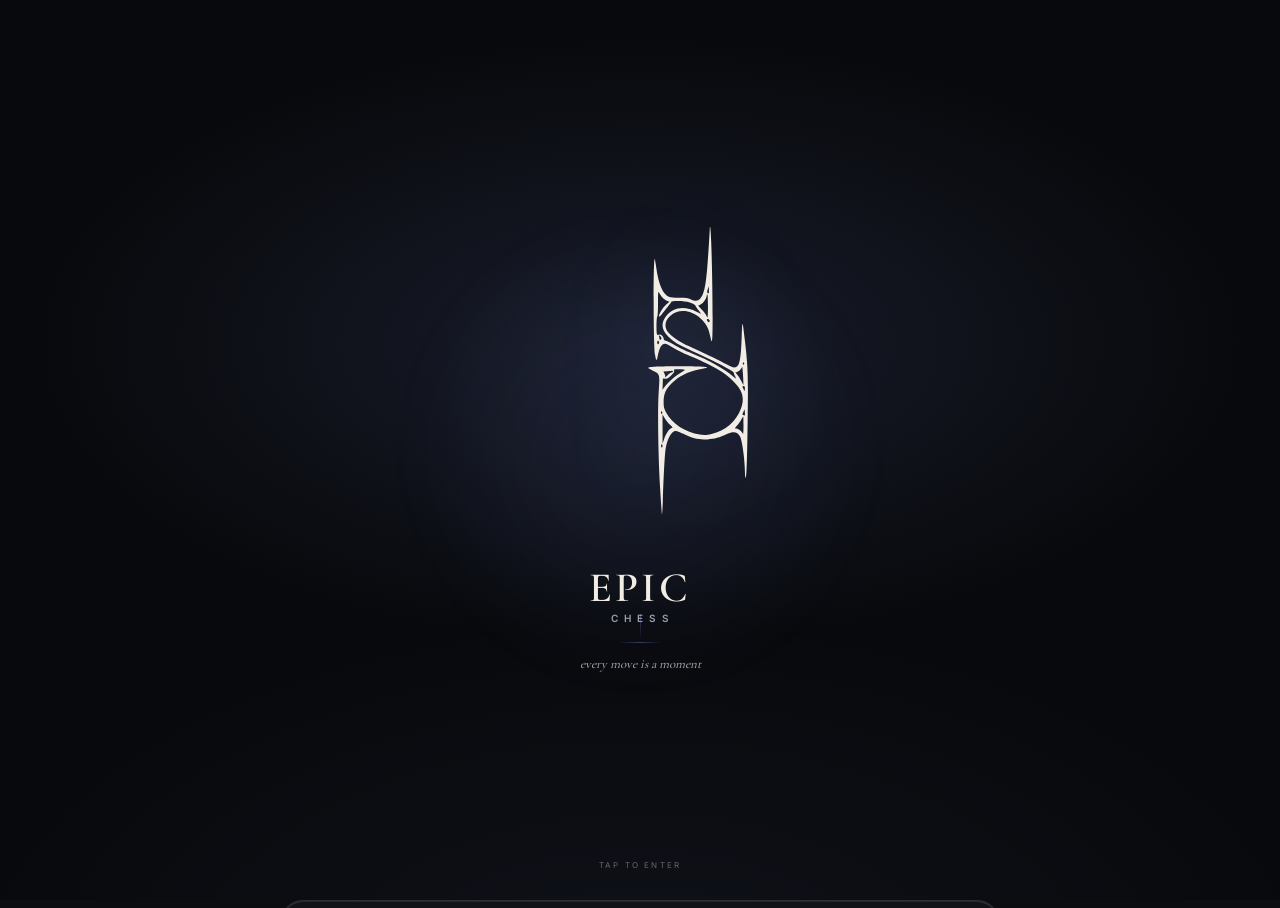
==== commit 347b4288: "Liquid glass pass: stagger, specular drift, drawer polish" ====
--- a/android/assets/index.html
+++ b/android/assets/index.html
@@ -1631,6 +1631,92 @@
   }
   .intro.hide { opacity: 0; }
   .board-stage, .piece, .embers i { animation: none !important; transition: none !important; }
+}
+
+/* ============================================================ LIQUID PASS
+ * One authored material moment: light travels across the glass, never a
+ * generic shimmer on every card. Depth is offset + blur, never a flat halo.
+ */
+
+::selection { background: var(--accent-soft); color: var(--pearl); }
+.panel-body, .sheet, .move-list { scrollbar-width: thin; scrollbar-color: rgba(255, 255, 255, 0.16) transparent; }
+.panel-body::-webkit-scrollbar, .sheet::-webkit-scrollbar, .move-list::-webkit-scrollbar { width: 4px; }
+.panel-body::-webkit-scrollbar-thumb, .sheet::-webkit-scrollbar-thumb, .move-list::-webkit-scrollbar-thumb {
+  border-radius: 4px;
+  background: rgba(255, 255, 255, 0.16);
+}
+
+.stage-top, .stage-main, .stage-foot {
+  opacity: 0;
+  transform: translateY(10px);
+  transition: opacity 780ms var(--ease-out), transform 780ms var(--ease-out);
+}
+html.stage-in .stage-top { opacity: 1; transform: none; transition-delay: 80ms; }
+html.stage-in .stage-main { opacity: 1; transform: none; transition-delay: 180ms; }
+html.stage-in .stage-foot { opacity: 1; transform: none; transition-delay: 300ms; }
+
+.transport { position: relative; overflow: hidden; isolation: isolate; }
+.transport::after {
+  content: '';
+  position: absolute;
+  inset: -40% -60%;
+  z-index: 1;
+  pointer-events: none;
+  background: linear-gradient(104deg, transparent 38%, rgba(255, 255, 255, 0.16) 48%, rgba(255, 255, 255, 0.03) 54%, transparent 62%);
+  transform: translateX(-58%);
+  animation: glass-drift 7.5s 900ms cubic-bezier(0.45, 0, 0.2, 1) infinite;
+}
+@keyframes glass-drift {
+  0% { transform: translateX(-58%); opacity: 0; }
+  12% { opacity: 1; }
+  55% { opacity: 1; }
+  70%, 100% { transform: translateX(58%); opacity: 0; }
+}
+.play-btn, .pause-btn { position: relative; z-index: 2; }
+
+.stage .board-plinth { animation: plinth-breathe 11s ease-in-out infinite alternate; }
+@keyframes plinth-breathe {
+  from { box-shadow: inset 0 1px 0 rgba(255, 255, 255, 0.14), 0 30px 70px -30px rgba(0, 0, 0, 0.95), 0 0 80px -56px var(--accent); }
+  to { box-shadow: inset 0 1px 0 rgba(255, 255, 255, 0.18), 0 34px 80px -28px rgba(0, 0, 0, 0.98), 0 0 130px -48px var(--accent); }
+}
+
+.mode-card { isolation: isolate; }
+.mode-card::after {
+  content: '';
+  position: absolute;
+  inset: 0;
+  z-index: -1;
+  opacity: 0;
+  background: radial-gradient(120% 90% at 20% 0%, rgba(255, 255, 255, 0.14), transparent 58%);
+  transition: opacity 260ms var(--ease-out);
+}
+.mode-card:active::after { opacity: 1; }
+.mode-card.available::before {
+  content: '';
+  position: absolute;
+  inset: 0;
+  border-radius: inherit;
+  pointer-events: none;
+  box-shadow: inset 0 1px 0 rgba(255, 255, 255, 0.18), inset 0 -1px 0 rgba(138, 162, 255, 0.12);
+}
+
+.intro-word { position: relative; }
+.intro-word::after {
+  content: '';
+  position: absolute;
+  left: 50%;
+  bottom: -14px;
+  width: 1px;
+  height: 26px;
+  background: linear-gradient(180deg, var(--accent-line), transparent);
+  transform: translateX(-50%);
+  animation: intro-thread 900ms 1200ms var(--ease-out) both;
+}
+@keyframes intro-thread { from { opacity: 0; transform: translate(-50%, -6px) scaleY(0.3); } to { opacity: 1; transform: translate(-50%, 0) scaleY(1); } }
+
+@media (prefers-reduced-motion: reduce) {
+  .transport::after, .stage .board-plinth, .intro-word::after { animation: none !important; }
+  .stage-top, .stage-main, .stage-foot { opacity: 1 !important; transform: none !important; transition: none !important; }
 }
 
 </style>
@@ -5788,12 +5874,12 @@
   // -------------------------------------------------------------------- modes
 
   const MODES = [
-    { id: 'adventure', name: 'Adventure', note: 'Story', tag: 'Soon', ready: false, num: '01' },
-    { id: 'rank', name: 'Rank', note: 'Ladder', tag: 'Soon', ready: false, num: '02' },
-    { id: 'bot', name: 'Play with Bot', note: 'One board', tag: 'Ready', ready: true, num: '03' },
-    { id: 'puzzle', name: 'Puzzle', note: 'Set pieces', tag: 'Soon', ready: false, num: '04' },
-    { id: 'atomic', name: 'Atomic', note: 'Chain reaction', tag: 'Soon', ready: false, num: '05' },
-    { id: 'classic', name: 'Classic', note: 'Two players', tag: 'Ready', ready: true, num: '06' }
+    { id: 'adventure', name: 'Adventure', note: 'Story', tag: 'Soon', ready: false },
+    { id: 'rank', name: 'Rank', note: 'Ladder', tag: 'Soon', ready: false },
+    { id: 'bot', name: 'Play with Bot', note: 'One board', tag: 'Ready', ready: true },
+    { id: 'puzzle', name: 'Puzzle', note: 'Set pieces', tag: 'Soon', ready: false },
+    { id: 'atomic', name: 'Atomic', note: 'Chain reaction', tag: 'Soon', ready: false },
+    { id: 'classic', name: 'Classic', note: 'Two players', tag: 'Ready', ready: true }
   ];
 
   function modeSheet() {
@@ -5801,7 +5887,6 @@
       '<div class="sheet-grab" aria-hidden="true"></div>' +
       '<div class="sheet-head">' +
         '<div>' +
-          '<span class="sheet-kicker">The table</span>' +
           '<h2 class="sheet-title">Choose a mode</h2>' +
           '<p class="sheet-sub">One board. Six ways to enter it.</p>' +
         '</div>' +
@@ -5810,7 +5895,6 @@
       '<div class="mode-grid">' +
         MODES.map((m) =>
           '<button class="mode-card ' + (m.ready ? 'available' : 'locked') + '" type="button" data-mode="' + m.id + '">' +
-            '<span class="num" aria-hidden="true">' + m.num + '</span>' +
             '<span class="ico" aria-hidden="true">' + icon(m.id) + '</span>' +
             '<h3>' + m.name + '</h3>' +
             '<p>' + m.note + '</p>' +
@@ -5845,7 +5929,6 @@
       '<div class="sheet-grab" aria-hidden="true"></div>' +
       '<div class="sheet-head">' +
         '<div>' +
-          '<span class="sheet-kicker">Play with Bot</span>' +
           '<h2 class="sheet-title">Set the table</h2>' +
           '<p class="sheet-sub">Pick a colour and a difficulty.</p>' +
         '</div>' +
@@ -5911,7 +5994,6 @@
       '<div class="sheet-grab" aria-hidden="true"></div>' +
       '<div class="sheet-head">' +
         '<div>' +
-          '<span class="sheet-kicker">Paused</span>' +
           '<h2 class="sheet-title">Take a breath</h2>' +
           '<p class="sheet-sub">The board will wait.</p>' +
         '</div>' +
